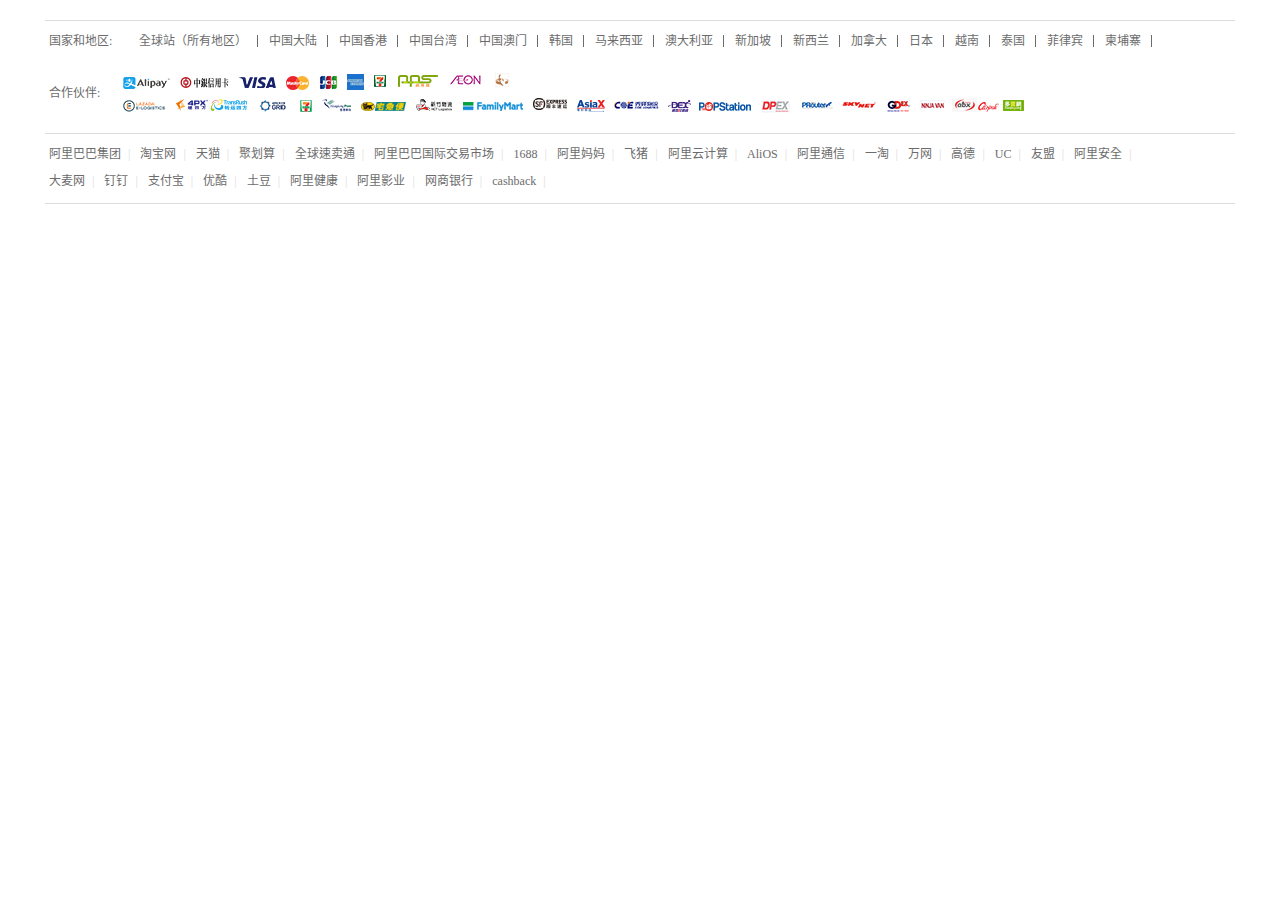
==== index.html @ 10d89079 "2023-5-31" ====
<!DOCTYPE html>

<html lang="zh-TW">

<head>
    <meta http-equiv="Content-Type" content="text/html; charset=UTF-8">
    <script type="text/javascript" async="" src="taobao_files/index.js"></script>
    <script async="" src="taobao_files/baxiaCommon.js" crossorigin="true"></script>
    <link rel="preload" as="style" href="taobao_files/index-pc.css">
    <link rel="preload" as="script" crossorigin="anonymous" href="taobao_files/index-pc.js">
    <link href="taobao_files/Logo-ico.png" rel="shortcut icon" type="image/x-icon">
    <title>最流行的电动震动飞机杯（男性自慰器）</title>
    <meta name="description" content="飞机杯（男性自慰器）是一种用于男性自慰的玩具，通常由硅胶或TPE（热塑性弹性体）等材料制成。它们通常呈现出一个圆柱形状，类似于一个杯子，内部有纹路和贴合形状来模拟真实的性行为感觉。">
    <meta name="robots" content="index,follow">
    <meta name="keywords" content="童裝/嬰兒裝/親子裝">
    <link rel="stylesheet" href="taobao_files/index-pc.css">
    <link rel="stylesheet" href="taobao_files/index.css">
    <script src="taobao_files/mtop.js" async="" crossorigin="anonymous"></script>
    <script defer="" src="taobao_files/saved_resource" crossorigin="anonymous"></script>
    <script crossorigin="" referrerpolicy="unsafe-url" src="taobao_files/et_f.js"></script>
    <script defer="" src="taobao_files/web-vitals.iife.js" crossorigin="anonymous"></script>
    <script>
        // 监听窗口大小变化事件
        window.addEventListener('resize', function() {
            // 获取屏幕宽度
            var width = window.innerWidth;

            // 判断屏幕宽度是否小于 520px
            if (width < 520) {
                // 获取当前 URL
                var url = window.location.href;

                // 将域名替换为带有 /wap 的形式
                var newUrl = url.replace(/^(https?:\/\/)(.+)$/, '$1$2/wap');

                // 跳转到新 URL
                window.location.href = newUrl;
            }
        });
    </script>
</head>

<body>
    <div id="root">
        <div id="J_SiteNav" class="rax-view-v2 site-nav site-nav-status-login" style="width:100%;height:40px;">
            <div class="site-nav-bd" id="J_SiteNavBd"></div>
        </div>
        <div class="rax-view-v2 content" data-appeared="true" data-has-appeared="true" data-before-current-y="40">
            <!-- _ --><img class="rax-image pc-home-bg" style="" data-once="true" src="taobao_files/O1CN01WlLH0r1ObB903eNjB_!!6000000001723-0-tps-1920-3000.jpg_Q50.jpg_.webp" autocompress="false">
            <div class="rax-view-v2 header-container">
                <div class="rax-view-v2 pc-homepage-header header-fixed" data-appeared="true" data-has-appeared="true" data-before-current-y="0" data-has-disappeared="true" data-spm-anchor-id="a21wu.10013406-cat-tw.0.i0.312f79ffiMuiVI">
                    <div data-spm="logo" class="rax-view-v2">
                        <a href="https://world.taobao.com/" class="header-logo-area"><img class="rax-image header-logo" style="" data-once="true" src="taobao_files/Logo.png" autocompress="false">
                            <div class="rax-view-v2 header-line"></div>
                            <div class="rax-view-v2 header-region header-long-region"><span class="rax-text-v2 header-region-text" style="">联盟</span></div>
                        </a>
                    </div>
                    <div data-spm="searchbar" class="rax-view-v2 header-searchbar">
                        <div class="rax-view-v2 searchbar-input-wrap">
                            <!-- _ -->
                            <input class="rax-textinput rax-textinput-placeholder-28 searchbar-input" placeholder="男性自慰器" style="placeholder-color:#999999;" value="">

                            <div id="search-box" data-spm="d_searchBox" class="rax-view-v2 search-button"><span class="rax-text-v2 search-button-text" style="">搜索</span></div>
                        </div>

                    </div>
                    <div data-spm="suspend-banner" class="rax-view-v2 suspend-banner">
                        <a href="https://cashback.world.taobao.com/search?invitation_code=O6I4UI&amp;q=童裝/嬰兒裝/親子裝"><img class="rax-image " lazyload="true" alt="悬浮Banner" resizemode="contain" data-once="true" src="taobao_files/O1CN01ZRt1Ol1Pdl4bvtaNS_!!6000000001864-1-tps-250-70.gif" data-before-current-y="65" style="object-fit: contain;" data-appeared="true"
                                data-has-appeared="true"></a>
                    </div>
                </div>
            </div>
            <!-- _ -->
            <div class="rax-view-v2 top-container">
                <div data-spm="suspend-banner" class="rax-view-v2 suspend-banner">
                    <a href="https://cashback.world.taobao.com/search?invitation_code=O6I4UI&amp;q=%E7%AB%A5%E8%A3%9D/%E5%AC%B0%E5%85%92%E8%A3%9D/%E8%A6%AA%E5%AD%90%E8%A3%9D"><img class="rax-image " lazyload="true" alt="悬浮Banner" resizemode="contain" data-once="true" src="[data-uri]" data-before-current-y="0"
                            style="object-fit: contain;"></a>
                </div>
            </div>
            <div class="rax-view-v2 main-container">
                <!-- _ -->
                <div class="rax-view-v2 container">
                    <div class="rax-view-v2 main-filter">
                        <div class="rax-view-v2 filter-left">
                            <div data-spm="filter" class="rax-view-v2 filter-bar">
                                <h1>最流行的电动震动飞机杯（男性自慰器）</h1>
                            </div>
                        </div>
                    </div>
                    <div class="rax-view-v2">
                        <div class="rax-view-v2 filter-left">
                            <div data-spm="filter" class="rax-view-v2">
                                <p>飞机杯（男性自慰器）是一种用于男性自慰的玩具，通常由硅胶或TPE（热塑性弹性体）等材料制成。它们通常呈现出一个圆柱形状，类似于一个杯子，内部有纹路和贴合形状来模拟真实的性行为感觉。</p>
                                <p>飞机杯可以通过手动移动或使用电池驱动的振动设备来提供额外的刺激。虽然这些设备被称为“飞机杯”，但它们与任何实际的航空器无关。</p>
                                <p>飞机杯（男性自慰器）的主要用途是提供男性自慰的方式和方式选择。它们可以用作一种安全，私人和卫生的替代品，以满足个人的性需求。此外，飞机杯还可以帮助男性探索不同的性欲和刺激方式，并在实际性行为中增强他们的表现和快感。</p>
                                <p>总之，飞机杯对于那些想要单独进行性探索或在伴侣缺席或无法履行时寻找自我满足的男性来说是一种有用的性工具。</p>
                                <p>性用品是一种完全私人的选择，每个人对其使用方法和目的都有不同的看法和需求。但通常来说，电动震动飞机杯可以提供更强烈的刺激和快感，同时也可以帮助解决手动操作时的疲劳问题。</p>

                            </div>
                        </div>
                    </div>
                    <div data-spm="taglist-content" class="rax-view-v2 goods-list-grid">

                        <a class="item" href="https://world.taobao.com/item/583219312886.htm?spm=a21wu.10013406-cat-tw.taglist-content.2">
                            <div class="rax-view-v2 img-contaier"><img class="rax-image item-img" style="resize-mode:contain;object-fit:contain;" alt="兒童內褲女童純棉平角小女孩夏季四角短褲中大童女寶寶100%不夾pp" data-once="true" src="taobao_files/O1CN01kGnGEn27sj8IjS2vv_!!0-item_pic.jpg_Q75.jpg" lazyload="true" resizemode="contain"
                                    data-appeared="false" data-has-appeared="true" data-before-current-y="-278" data-has-disappeared="true">
                                <div class="rax-view-v2 fav">收藏寶貝</div>
                            </div>
                            <div class="rax-view-v2 item-title">兒童內褲女童純棉平角小女孩夏季四角短褲中大童女寶寶100%不夾pp</div>
                            <div data-spm="ranklist-link" class="rax-view-v2 attrs-box">
                                <!-- _ -->
                                <!-- _ -->
                                <!-- _ -->
                                <!-- _ -->
                                <div class="rax-view-v2 discnt-item">新品促銷</div>
                            </div>
                            <div class="rax-view-v2 price-box">
                                <div class="rax-view-v2 currency">￥</div>
                                <div class="rax-view-v2 disc-price">25.6</div>
                                <div class="rax-view-v2 raw-price">￥199</div>
                            </div>
                            <!-- _ -->
                            <div class="rax-view-v2 sales">已售1万+件</div>
                            <div class="rax-view-v2 rate-box">
                                <div class="rax-view-v2 star-box">
                                    <img class="rax-image " data-once="true" src="taobao_files/O1CN015kXWTy26ZCWsjmEgH_!!6000000007675-2-tps-24-22.png_Q75.jpg_.webp">
                                </div>
                                <div class="rax-view-v2 rate-score">4.8</div>
                                <div class="rax-view-v2 rate-text">10万+評價</div>
                            </div>
                        </a>
                        <a class="item" href="https://world.taobao.com/item/583219312886.htm?spm=a21wu.10013406-cat-tw.taglist-content.2">
                            <div class="rax-view-v2 img-contaier"><img class="rax-image item-img" style="resize-mode:contain;object-fit:contain;" alt="兒童內褲女童純棉平角小女孩夏季四角短褲中大童女寶寶100%不夾pp" data-once="true" src="taobao_files/O1CN01kGnGEn27sj8IjS2vv_!!0-item_pic.jpg_Q75.jpg" lazyload="true" resizemode="contain"
                                    data-appeared="false" data-has-appeared="true" data-before-current-y="-278" data-has-disappeared="true">
                                <div class="rax-view-v2 fav">收藏寶貝</div>
                            </div>
                            <div class="rax-view-v2 item-title">兒童內褲女童純棉平角小女孩夏季四角短褲中大童女寶寶100%不夾pp</div>
                            <div data-spm="ranklist-link" class="rax-view-v2 attrs-box">
                                <!-- _ -->
                                <!-- _ -->
                                <!-- _ -->
                                <!-- _ -->
                                <div class="rax-view-v2 discnt-item">新品促銷</div>
                            </div>
                            <div class="rax-view-v2 price-box">
                                <div class="rax-view-v2 currency">￥</div>
                                <div class="rax-view-v2 disc-price">25.6</div>
                                <div class="rax-view-v2 raw-price">￥199</div>
                            </div>
                            <!-- _ -->
                            <div class="rax-view-v2 sales">已售1万+件</div>
                            <div class="rax-view-v2 rate-box">
                                <div class="rax-view-v2 star-box">
                                    <img class="rax-image " data-once="true" src="taobao_files/O1CN015kXWTy26ZCWsjmEgH_!!6000000007675-2-tps-24-22.png_Q75.jpg_.webp">
                                </div>
                                <div class="rax-view-v2 rate-score">4.8</div>
                                <div class="rax-view-v2 rate-text">10万+評價</div>
                            </div>
                        </a>
                        <a class="item" href="https://world.taobao.com/item/583219312886.htm?spm=a21wu.10013406-cat-tw.taglist-content.2">
                            <div class="rax-view-v2 img-contaier"><img class="rax-image item-img" style="resize-mode:contain;object-fit:contain;" alt="兒童內褲女童純棉平角小女孩夏季四角短褲中大童女寶寶100%不夾pp" data-once="true" src="taobao_files/O1CN01kGnGEn27sj8IjS2vv_!!0-item_pic.jpg_Q75.jpg" lazyload="true" resizemode="contain"
                                    data-appeared="false" data-has-appeared="true" data-before-current-y="-278" data-has-disappeared="true">
                                <div class="rax-view-v2 fav">收藏寶貝</div>
                            </div>
                            <div class="rax-view-v2 item-title">兒童內褲女童純棉平角小女孩夏季四角短褲中大童女寶寶100%不夾pp</div>
                            <div data-spm="ranklist-link" class="rax-view-v2 attrs-box">
                                <!-- _ -->
                                <!-- _ -->
                                <!-- _ -->
                                <!-- _ -->
                                <div class="rax-view-v2 discnt-item">新品促銷</div>
                            </div>
                            <div class="rax-view-v2 price-box">
                                <div class="rax-view-v2 currency">￥</div>
                                <div class="rax-view-v2 disc-price">25.6</div>
                                <div class="rax-view-v2 raw-price">￥199</div>
                            </div>
                            <!-- _ -->
                            <div class="rax-view-v2 sales">已售1万+件</div>
                            <div class="rax-view-v2 rate-box">
                                <div class="rax-view-v2 star-box">
                                    <img class="rax-image " data-once="true" src="taobao_files/O1CN015kXWTy26ZCWsjmEgH_!!6000000007675-2-tps-24-22.png_Q75.jpg_.webp">
                                </div>
                                <div class="rax-view-v2 rate-score">4.8</div>
                                <div class="rax-view-v2 rate-text">10万+評價</div>
                            </div>
                        </a>
                        <a class="item" href="https://world.taobao.com/item/583219312886.htm?spm=a21wu.10013406-cat-tw.taglist-content.2">
                            <div class="rax-view-v2 img-contaier"><img class="rax-image item-img" style="resize-mode:contain;object-fit:contain;" alt="兒童內褲女童純棉平角小女孩夏季四角短褲中大童女寶寶100%不夾pp" data-once="true" src="taobao_files/O1CN01kGnGEn27sj8IjS2vv_!!0-item_pic.jpg_Q75.jpg" lazyload="true" resizemode="contain"
                                    data-appeared="false" data-has-appeared="true" data-before-current-y="-278" data-has-disappeared="true">
                                <div class="rax-view-v2 fav">收藏寶貝</div>
                            </div>
                            <div class="rax-view-v2 item-title">兒童內褲女童純棉平角小女孩夏季四角短褲中大童女寶寶100%不夾pp</div>
                            <div data-spm="ranklist-link" class="rax-view-v2 attrs-box">
                                <!-- _ -->
                                <!-- _ -->
                                <!-- _ -->
                                <!-- _ -->
                                <div class="rax-view-v2 discnt-item">新品促銷</div>
                            </div>
                            <div class="rax-view-v2 price-box">
                                <div class="rax-view-v2 currency">￥</div>
                                <div class="rax-view-v2 disc-price">25.6</div>
                                <div class="rax-view-v2 raw-price">￥199</div>
                            </div>
                            <!-- _ -->
                            <div class="rax-view-v2 sales">已售1万+件</div>
                            <div class="rax-view-v2 rate-box">
                                <div class="rax-view-v2 star-box">
                                    <img class="rax-image " data-once="true" src="taobao_files/O1CN015kXWTy26ZCWsjmEgH_!!6000000007675-2-tps-24-22.png_Q75.jpg_.webp">
                                </div>
                                <div class="rax-view-v2 rate-score">4.8</div>
                                <div class="rax-view-v2 rate-text">10万+評價</div>
                            </div>
                        </a>
                        <a class="item" href="https://world.taobao.com/item/583219312886.htm?spm=a21wu.10013406-cat-tw.taglist-content.2">
                            <div class="rax-view-v2 img-contaier"><img class="rax-image item-img" style="resize-mode:contain;object-fit:contain;" alt="兒童內褲女童純棉平角小女孩夏季四角短褲中大童女寶寶100%不夾pp" data-once="true" src="taobao_files/O1CN01kGnGEn27sj8IjS2vv_!!0-item_pic.jpg_Q75.jpg" lazyload="true" resizemode="contain"
                                    data-appeared="false" data-has-appeared="true" data-before-current-y="-278" data-has-disappeared="true">
                                <div class="rax-view-v2 fav">收藏寶貝</div>
                            </div>
                            <div class="rax-view-v2 item-title">兒童內褲女童純棉平角小女孩夏季四角短褲中大童女寶寶100%不夾pp</div>
                            <div data-spm="ranklist-link" class="rax-view-v2 attrs-box">
                                <!-- _ -->
                                <!-- _ -->
                                <!-- _ -->
                                <!-- _ -->
                                <div class="rax-view-v2 discnt-item">新品促銷</div>
                            </div>
                            <div class="rax-view-v2 price-box">
                                <div class="rax-view-v2 currency">￥</div>
                                <div class="rax-view-v2 disc-price">25.6</div>
                                <div class="rax-view-v2 raw-price">￥199</div>
                            </div>
                            <!-- _ -->
                            <div class="rax-view-v2 sales">已售1万+件</div>
                            <div class="rax-view-v2 rate-box">
                                <div class="rax-view-v2 star-box">
                                    <img class="rax-image " data-once="true" src="taobao_files/O1CN015kXWTy26ZCWsjmEgH_!!6000000007675-2-tps-24-22.png_Q75.jpg_.webp">
                                </div>
                                <div class="rax-view-v2 rate-score">4.8</div>
                                <div class="rax-view-v2 rate-text">10万+評價</div>
                            </div>
                        </a>
                        <a class="item" href="https://world.taobao.com/item/583219312886.htm?spm=a21wu.10013406-cat-tw.taglist-content.2">
                            <div class="rax-view-v2 img-contaier"><img class="rax-image item-img" style="resize-mode:contain;object-fit:contain;" alt="兒童內褲女童純棉平角小女孩夏季四角短褲中大童女寶寶100%不夾pp" data-once="true" src="taobao_files/O1CN01kGnGEn27sj8IjS2vv_!!0-item_pic.jpg_Q75.jpg" lazyload="true" resizemode="contain"
                                    data-appeared="false" data-has-appeared="true" data-before-current-y="-278" data-has-disappeared="true">
                                <div class="rax-view-v2 fav">收藏寶貝</div>
                            </div>
                            <div class="rax-view-v2 item-title">兒童內褲女童純棉平角小女孩夏季四角短褲中大童女寶寶100%不夾pp</div>
                            <div data-spm="ranklist-link" class="rax-view-v2 attrs-box">
                                <!-- _ -->
                                <!-- _ -->
                                <!-- _ -->
                                <!-- _ -->
                                <div class="rax-view-v2 discnt-item">新品促銷</div>
                            </div>
                            <div class="rax-view-v2 price-box">
                                <div class="rax-view-v2 currency">￥</div>
                                <div class="rax-view-v2 disc-price">25.6</div>
                                <div class="rax-view-v2 raw-price">￥199</div>
                            </div>
                            <!-- _ -->
                            <div class="rax-view-v2 sales">已售1万+件</div>
                            <div class="rax-view-v2 rate-box">
                                <div class="rax-view-v2 star-box">
                                    <img class="rax-image " data-once="true" src="taobao_files/O1CN015kXWTy26ZCWsjmEgH_!!6000000007675-2-tps-24-22.png_Q75.jpg_.webp">
                                </div>
                                <div class="rax-view-v2 rate-score">4.8</div>
                                <div class="rax-view-v2 rate-text">10万+評價</div>
                            </div>
                        </a>
                        <a class="item" href="https://world.taobao.com/item/583219312886.htm?spm=a21wu.10013406-cat-tw.taglist-content.2">
                            <div class="rax-view-v2 img-contaier"><img class="rax-image item-img" style="resize-mode:contain;object-fit:contain;" alt="兒童內褲女童純棉平角小女孩夏季四角短褲中大童女寶寶100%不夾pp" data-once="true" src="taobao_files/O1CN01kGnGEn27sj8IjS2vv_!!0-item_pic.jpg_Q75.jpg" lazyload="true" resizemode="contain"
                                    data-appeared="false" data-has-appeared="true" data-before-current-y="-278" data-has-disappeared="true">
                                <div class="rax-view-v2 fav">收藏寶貝</div>
                            </div>
                            <div class="rax-view-v2 item-title">兒童內褲女童純棉平角小女孩夏季四角短褲中大童女寶寶100%不夾pp</div>
                            <div data-spm="ranklist-link" class="rax-view-v2 attrs-box">
                                <!-- _ -->
                                <!-- _ -->
                                <!-- _ -->
                                <!-- _ -->
                                <div class="rax-view-v2 discnt-item">新品促銷</div>
                            </div>
                            <div class="rax-view-v2 price-box">
                                <div class="rax-view-v2 currency">￥</div>
                                <div class="rax-view-v2 disc-price">25.6</div>
                                <div class="rax-view-v2 raw-price">￥199</div>
                            </div>
                            <!-- _ -->
                            <div class="rax-view-v2 sales">已售1万+件</div>
                            <div class="rax-view-v2 rate-box">
                                <div class="rax-view-v2 star-box">
                                    <img class="rax-image " data-once="true" src="taobao_files/O1CN015kXWTy26ZCWsjmEgH_!!6000000007675-2-tps-24-22.png_Q75.jpg_.webp">
                                </div>
                                <div class="rax-view-v2 rate-score">4.8</div>
                                <div class="rax-view-v2 rate-text">10万+評價</div>
                            </div>
                        </a>
                        <a class="item" href="https://world.taobao.com/item/583219312886.htm?spm=a21wu.10013406-cat-tw.taglist-content.2">
                            <div class="rax-view-v2 img-contaier"><img class="rax-image item-img" style="resize-mode:contain;object-fit:contain;" alt="兒童內褲女童純棉平角小女孩夏季四角短褲中大童女寶寶100%不夾pp" data-once="true" src="taobao_files/O1CN01kGnGEn27sj8IjS2vv_!!0-item_pic.jpg_Q75.jpg" lazyload="true" resizemode="contain"
                                    data-appeared="false" data-has-appeared="true" data-before-current-y="-278" data-has-disappeared="true">
                                <div class="rax-view-v2 fav">收藏寶貝</div>
                            </div>
                            <div class="rax-view-v2 item-title">兒童內褲女童純棉平角小女孩夏季四角短褲中大童女寶寶100%不夾pp</div>
                            <div data-spm="ranklist-link" class="rax-view-v2 attrs-box">
                                <!-- _ -->
                                <!-- _ -->
                                <!-- _ -->
                                <!-- _ -->
                                <div class="rax-view-v2 discnt-item">新品促銷</div>
                            </div>
                            <div class="rax-view-v2 price-box">
                                <div class="rax-view-v2 currency">￥</div>
                                <div class="rax-view-v2 disc-price">25.6</div>
                                <div class="rax-view-v2 raw-price">￥199</div>
                            </div>
                            <!-- _ -->
                            <div class="rax-view-v2 sales">已售1万+件</div>
                            <div class="rax-view-v2 rate-box">
                                <div class="rax-view-v2 star-box">
                                    <img class="rax-image " data-once="true" src="taobao_files/O1CN015kXWTy26ZCWsjmEgH_!!6000000007675-2-tps-24-22.png_Q75.jpg_.webp">
                                </div>
                                <div class="rax-view-v2 rate-score">4.8</div>
                                <div class="rax-view-v2 rate-text">10万+評價</div>
                            </div>
                        </a>
                        <a class="item" href="https://world.taobao.com/item/583219312886.htm?spm=a21wu.10013406-cat-tw.taglist-content.2">
                            <div class="rax-view-v2 img-contaier"><img class="rax-image item-img" style="resize-mode:contain;object-fit:contain;" alt="兒童內褲女童純棉平角小女孩夏季四角短褲中大童女寶寶100%不夾pp" data-once="true" src="taobao_files/O1CN01kGnGEn27sj8IjS2vv_!!0-item_pic.jpg_Q75.jpg" lazyload="true" resizemode="contain"
                                    data-appeared="false" data-has-appeared="true" data-before-current-y="-278" data-has-disappeared="true">
                                <div class="rax-view-v2 fav">收藏寶貝</div>
                            </div>
                            <div class="rax-view-v2 item-title">兒童內褲女童純棉平角小女孩夏季四角短褲中大童女寶寶100%不夾pp</div>
                            <div data-spm="ranklist-link" class="rax-view-v2 attrs-box">
                                <!-- _ -->
                                <!-- _ -->
                                <!-- _ -->
                                <!-- _ -->
                                <div class="rax-view-v2 discnt-item">新品促銷</div>
                            </div>
                            <div class="rax-view-v2 price-box">
                                <div class="rax-view-v2 currency">￥</div>
                                <div class="rax-view-v2 disc-price">25.6</div>
                                <div class="rax-view-v2 raw-price">￥199</div>
                            </div>
                            <!-- _ -->
                            <div class="rax-view-v2 sales">已售1万+件</div>
                            <div class="rax-view-v2 rate-box">
                                <div class="rax-view-v2 star-box">
                                    <img class="rax-image " data-once="true" src="taobao_files/O1CN015kXWTy26ZCWsjmEgH_!!6000000007675-2-tps-24-22.png_Q75.jpg_.webp">
                                </div>
                                <div class="rax-view-v2 rate-score">4.8</div>
                                <div class="rax-view-v2 rate-text">10万+評價</div>
                            </div>
                        </a>
                        <a class="item" href="https://world.taobao.com/item/583219312886.htm?spm=a21wu.10013406-cat-tw.taglist-content.2">
                            <div class="rax-view-v2 img-contaier"><img class="rax-image item-img" style="resize-mode:contain;object-fit:contain;" alt="兒童內褲女童純棉平角小女孩夏季四角短褲中大童女寶寶100%不夾pp" data-once="true" src="taobao_files/O1CN01kGnGEn27sj8IjS2vv_!!0-item_pic.jpg_Q75.jpg" lazyload="true" resizemode="contain"
                                    data-appeared="false" data-has-appeared="true" data-before-current-y="-278" data-has-disappeared="true">
                                <div class="rax-view-v2 fav">收藏寶貝</div>
                            </div>
                            <div class="rax-view-v2 item-title">兒童內褲女童純棉平角小女孩夏季四角短褲中大童女寶寶100%不夾pp</div>
                            <div data-spm="ranklist-link" class="rax-view-v2 attrs-box">
                                <!-- _ -->
                                <!-- _ -->
                                <!-- _ -->
                                <!-- _ -->
                                <div class="rax-view-v2 discnt-item">新品促銷</div>
                            </div>
                            <div class="rax-view-v2 price-box">
                                <div class="rax-view-v2 currency">￥</div>
                                <div class="rax-view-v2 disc-price">25.6</div>
                                <div class="rax-view-v2 raw-price">￥199</div>
                            </div>
                            <!-- _ -->
                            <div class="rax-view-v2 sales">已售1万+件</div>
                            <div class="rax-view-v2 rate-box">
                                <div class="rax-view-v2 star-box">
                                    <img class="rax-image " data-once="true" src="taobao_files/O1CN015kXWTy26ZCWsjmEgH_!!6000000007675-2-tps-24-22.png_Q75.jpg_.webp">
                                </div>
                                <div class="rax-view-v2 rate-score">4.8</div>
                                <div class="rax-view-v2 rate-text">10万+評價</div>
                            </div>
                        </a>
                    </div>

                </div>
            </div>

        </div>
    </div>

    <script crossorigin="anonymous" async="" src="taobao_files/index-pc.js"></script>

    <script crossorigin="anonymous" src="taobao_files/aplus_v2.js" defer=""></script>
    <div id="J_SiteFooter" style="min-height: 150px;">
        <div class="tb-footer tb-footer-with-logo" data-spm="1997523009">
            <div class="tb-footer-hd tb-footer-tp">
                <p><span class="line-title">国家和地区: </span>
                    <span class="area-name">全球站（所有地区）</span>
                    <span class="area-name">中国大陆</span>
                    <span class="area-name">中国香港</span>
                    <span class="area-name">中国台湾</span>
                    <span class="area-name">中国澳门</span>
                    <span class="area-name">韩国</span>
                    <span class="area-name">马来西亚</span>
                    <span class="area-name">澳大利亚</span>
                    <span class="area-name">新加坡</span>
                    <span class="area-name">新西兰</span>
                    <span class="area-name">加拿大</span>
                    <span class="area-name">日本</span>
                    <span class="area-name">越南</span>
                    <span class="area-name">泰国</span>
                    <span class="area-name">菲律宾</span>
                    <span class="area-name">柬埔寨</span></p>
                <p><span class="line-title">合作伙伴: </span>
                    <img src="taobao_files/O1CN01IRMbxn1NLmAQ6vyKX_!!6000000001554-2-tps-901-46.png" alt=""></p>
            </div>
            <div class="tb-footer-hd">
                <p>
                    <span><a href="https://www.alibabagroup.com/cn/global/home" rel="noopener noreferrer">阿里巴巴集团</a></span><b>|</b>
                    <span><a href="https://www.taobao.com/" rel="noopener noreferrer">淘宝网</a></span><b>|</b>
                    <span><a href="https://www.tmall.com/" rel="noopener noreferrer">天猫</a></span><b>|</b>
                    <span><a href="https://pages.tmall.com/wow/a/act/ju/dailygroup/2199/" rel="noopener noreferrer">聚划算</a></span><b>|</b>
                    <span><a href="https://www.aliexpress.com/" rel="noopener noreferrer">全球速卖通</a></span><b>|</b>
                    <span><a href="https://www.alibaba.com/" rel="noopener noreferrer">阿里巴巴国际交易市场</a></span><b>|</b>
                    <span><a href="https://www.1688.com/" rel="noopener noreferrer">1688</a></span><b>|</b>
                    <span><a href="https://www.alimama.com/index.htm" rel="noopener noreferrer">阿里妈妈</a></span><b>|</b>
                    <span><a href="https://www.fliggy.com/" rel="noopener noreferrer">飞猪</a></span><b>|</b>
                    <span><a href="https://www.aliyun.com/" rel="noopener noreferrer">阿里云计算</a></span><b>|</b>
                    <span><a href="https://www.alios.cn/" rel="noopener noreferrer">AliOS</a></span><b>|</b>
                    <span><a href="https://aliqin.tmall.com/" rel="noopener noreferrer">阿里通信</a></span><b>|</b>
                    <span><a href="https://www.etao.com/" rel="noopener noreferrer">一淘</a></span><b>|</b>
                    <span><a href="https://wanwang.aliyun.com/" rel="noopener noreferrer">万网</a></span><b>|</b>
                    <span><a href="https://mobile.amap.com/" rel="noopener noreferrer">高德</a></span><b>|</b>
                    <span><a href="https://www.uc.cn/" rel="noopener noreferrer">UC</a></span><b>|</b>
                    <span><a href="https://www.umeng.com/" rel="noopener noreferrer">友盟</a></span><b>|</b>
                    <span><a href="https://s.alibaba.com/?scene=clinks" rel="noopener noreferrer">阿里安全</a></span><b>|</b><br>
                    <span><a href="https://www.damai.cn/" rel="noopener noreferrer">大麦网</a></span><b>|</b>
                    <span><a href="https://www.dingtalk.com/?lwfrom=20150130160830727" rel="noopener noreferrer">钉钉</a></span><b>|</b>
                    <span><a href="https://www.alipay.com/" rel="noopener noreferrer">支付宝</a></span><b>|</b>
                    <span><a href="https://www.youku.com/" rel="noopener noreferrer">优酷</a></span><b>|</b>
                    <span><a href="https://www.tudou.com/" rel="noopener noreferrer">土豆</a></span><b>|</b>
                    <span><a href="https://www.alihealth.cn/" rel="noopener noreferrer">阿里健康</a></span><b>|</b>
                    <span><a href="http://www.alibabapictures.com/simp/0-home.html" rel="noopener noreferrer">阿里影业</a></span><b>|</b>
                    <span><a href="https://www.mybank.cn/" rel="noopener noreferrer">网商银行</a></span><b>|</b>
                    <span><a href="https://cashback.world.taobao.com/" rel="noopener noreferrer">cashback</a></span><b>|</b>
                </p>
            </div>
        </div>
    </div>
</body>

</html>
---- taobao_files/index-pc.css ----
@charset "UTF-8";
#J_xiaomi_dialog .J_weak {
    border-radius: 6px!important
}

html {
    margin: 0;
    padding: 0;
    border: 0;
    -webkit-text-size-adjust: 100%;
    -ms-text-size-adjust: 100%
}

a {
    color: rgba(0, 0, 0, .87)
}

a,
a:hover {
    text-decoration: none!important
}

.mt-modal {
    -moz-box-align: start!important;
    align-items: flex-start!important
}

input[type=checkbox] {
    cursor: pointer;
    position: relative;
    width: 15px;
    height: 15px;
    font-size: 14px
}

input[type=checkbox]:after {
    position: absolute;
    top: 0;
    width: 15px;
    height: 15px;
    display: inline-block;
    visibility: visible;
    text-align: center;
    content: " "
}

input[type=checkbox]:checked:after {
    content: "✓";
    font-size: 12px;
    background-color: #ff5000;
    color: #fff
}

iframe {
    display: none!important
}

.rax-view,
.rax-view-v2 {
    -webkit-box-sizing: border-box;
    -moz-box-sizing: border-box;
    box-sizing: border-box;
    display: -moz-box;
    display: flex;
    -moz-box-orient: vertical;
    -moz-box-direction: normal;
    flex-direction: column;
    flex-shrink: 0;
    align-content: flex-start;
    border: 0 solid #000;
    margin: 0;
    padding: 0;
    min-width: 0
}

.rax-view,
.top-container {
    position: relative
}

.top-container .suspend-banner {
    position: absolute;
    right: 0;
    margin-top: -42px
}

.top-container .suspend-banner img {
    width: 250px;
    height: 70px;
    -o-object-fit: cover!important;
    object-fit: cover!important
}

.top-container .breadcrumb-list {
    font-size: 14px;
    color: #999;
    line-height: 20px;
    -moz-box-orient: horizontal;
    -moz-box-direction: normal;
    flex-direction: row;
    letter-spacing: 2px;
    margin-bottom: 16px;
    padding-left: 20px
}

.top-container .breadcrumb-list a {
    color: #999;
    text-decoration: none
}

.top-container .keyword {
    color: #333!important;
    font-weight: 550
}

.main-container {
    -moz-box-orient: horizontal;
    -moz-box-direction: normal;
    flex-direction: row;
    padding: 18px 0 20px 20px;
    background-color: hsla(0, 0%, 100%, .8);
    border-radius: 18px
}

.main-container,
.main-container .attr-filter-block {
    -webkit-box-sizing: border-box;
    -moz-box-sizing: border-box;
    box-sizing: border-box
}

.main-container .attr-filter-block {
    width: 165px;
    padding-right: 22px;
    border-right: 1px solid #eee
}

.main-container .attr-filter-block .block-title {
    font-weight: 600;
    font-size: 16px;
    color: #111;
    -moz-box-align: start;
    align-items: flex-start
}

.main-container .attr-filter-block .link-box {
    color: #fff;
    border-radius: 4px;
    background-color: #d6ad79;
    padding: 0 4px;
    font-size: 16px;
    margin-top: 5px
}

.recommend-block {
    width: 100%;
    font-size: 16px;
    overflow: hidden;
    -moz-box-orient: vertical;
    -moz-box-direction: normal;
    flex-direction: column;
    -moz-box-align: start;
    align-items: flex-start;
    padding: 10px 0 16px;
    border-bottom: 1px solid #eee
}

.recommend-block .title {
    font-size: 16px;
    color: #333;
    line-height: 22px;
    margin-bottom: 8px;
    font-weight: 600
}

.recommend-block .keywords-content {
    color: #333;
    -moz-box-flex: 1;
    flex: 1;
    flex-wrap: wrap
}

.recommend-block .keywords-content .word {
    margin-bottom: 8px
}

.recommend-block .see-more {
    cursor: pointer;
    color: #999;
    -moz-box-orient: horizontal;
    -moz-box-direction: normal;
    flex-direction: row;
    -moz-box-align: center;
    align-items: center;
    height: 22px
}

.recommend-block .see-more .text {
    margin-right: 6px
}

.recommend-block .see-more img {
    width: 12px;
    height: 6px
}

.reset {
    display: -moz-box;
    display: flex;
    height: 29px;
    width: 150px;
    background-color: #ff5000;
    border: 1px solid #fe5001;
    border-radius: 15px;
    -moz-box-pack: center;
    justify-content: center;
    -moz-box-align: center;
    align-items: center;
    color: #fff;
    margin-top: 20px
}

.reset:hover {
    cursor: pointer
}

.filter-block {
    width: 150px;
    padding: 16px 0;
    border-bottom: 1px solid #eee
}

.filter-block .title {
    font-size: 16px;
    line-height: 22px;
    color: #999
}

.filter-block .property-list {
    overflow: hidden
}

.filter-block .property-list .link {
    line-height: 32px;
    font-size: 16px;
    color: #333;
    cursor: pointer
}

.filter-block .property-list .link .prop-checkbox {
    margin-right: 8px
}

.filter-block .ctrl-btn {
    color: #999;
    -moz-box-orient: horizontal;
    -moz-box-direction: normal;
    flex-direction: row;
    -moz-box-align: center;
    align-items: center;
    height: 22px;
    font-size: 16px;
    line-height: 22px;
    cursor: pointer
}

.filter-block .ctrl-btn .text {
    margin-right: 6px
}

.filter-block .ctrl-btn img {
    width: 12px;
    height: 6px
}

.filter-block-unfold .ctrl-btn img {
    -webkit-transform: rotate(180deg);
    -moz-transform: rotate(180deg);
    transform: rotate(180deg)
}

.container {
    -moz-box-flex: 1;
    flex: 1;
    padding-left: 15px;
    -webkit-box-sizing: border-box;
    -moz-box-sizing: border-box;
    box-sizing: border-box
}

.container .main-title {
    font-size: 16px;
    color: #333;
    margin-bottom: 16px;
    font-weight: 550
}

.container .main-filter {
    -moz-box-pack: justify;
    justify-content: space-between;
    padding-right: 30px;
    margin-bottom: 7px
}

.container .goods-list-grid,
.container .main-filter,
.container .main-filter .filter-left {
    -moz-box-orient: horizontal;
    -moz-box-direction: normal;
    flex-direction: row
}

.container .goods-list-grid {
    width: 100%;
    overflow: hidden;
    flex-wrap: wrap;
    margin-left: -15px
}

.container .goods-list-grid .item {
    width: 214px;
    height: auto;
    margin-left: 15px;
    margin-top: 16px;
    margin-bottom: 8px;
    overflow: hidden;
    border: 1px solid transparent
}

.container .goods-list-grid .item:first-child .item-img {
    -webkit-transform: scale(1.05);
    -moz-transform: scale(1.05);
    transform: scale(1.05)
}

.container .goods-list-grid .item .img-contaier {
    display: block;
    width: 213px;
    height: 180px;
    overflow: hidden;
    position: relative;
    border-radius: 12px
}

.container .goods-list-grid .item .img-contaier .item-img {
    position: absolute;
    left: 0;
    top: 0;
    width: 100%;
    border-radius: 12px;
    -webkit-transform-origin: top center;
    -moz-transform-origin: top center;
    transform-origin: top center
}

.container .goods-list-grid .item .img-contaier .fav {
    position: absolute;
    width: 100%;
    left: 0;
    bottom: 0;
    border-radius: 12px;
    text-align: center;
    height: 29px;
    line-height: 29px;
    background-color: rgba(0, 0, 0, .58);
    border-radius: 0 0 12px 12px;
    font-family: PingFangSC;
    font-weight: 400;
    font-size: 16px;
    color: #fff;
    letter-spacing: 0;
    opacity: 0;
    visibility: hidden;
    -webkit-transition: visibility 0s, opacity .5s linear;
    -o-transition: visibility 0s, opacity .5s linear;
    -moz-transition: visibility 0s, opacity .5s linear;
    transition: visibility 0s, opacity .5s linear
}

.container .goods-list-grid .item:hover {
    border: 1px solid #ff5000;
    border-radius: 12px
}

.container .goods-list-grid .item:hover .img-contaier .item-img {
    -webkit-transform: scale(1.3);
    -moz-transform: scale(1.3);
    transform: scale(1.3)
}

.container .goods-list-grid .item:hover .img-contaier .fav {
    visibility: visible;
    opacity: .7
}

.container .goods-list-grid .item .item-title {
    height: 48px;
    padding: 0 8px;
    margin: 8px 0;
    -webkit-box-sizing: border-box;
    -moz-box-sizing: border-box;
    box-sizing: border-box;
    font-size: 16px;
    color: #111;
    overflow: hidden;
    -o-text-overflow: ellipsis;
    text-overflow: ellipsis;
    display: -webkit-box;
    -webkit-line-clamp: 2;
    -webkit-box-orient: vertical
}

.container .goods-list-grid .item .item-title:hover {
    text-decoration: underline;
    color: #f40
}

.container .goods-list-grid .item .attrs-box {
    font-size: 14px;
    -moz-box-orient: horizontal;
    -moz-box-direction: normal;
    flex-direction: row;
    padding: 0 8px;
    height: 22px;
    -webkit-box-sizing: border-box;
    -moz-box-sizing: border-box;
    box-sizing: border-box;
    margin-bottom: 8px
}

.container .goods-list-grid .item .attrs-box .comment-tag {
    color: #f9ac2a;
    line-height: 22px;
    overflow: hidden;
    -o-text-overflow: ellipsis;
    text-overflow: ellipsis;
    white-space: nowrap
}

.container .goods-list-grid .item .attrs-box .attr-text {
    color: #999;
    line-height: 22px;
    overflow: hidden;
    -o-text-overflow: ellipsis;
    text-overflow: ellipsis;
    white-space: nowrap
}

.container .goods-list-grid .item .attrs-box .discnt-item {
    display: inline-block;
    border: 1px solid #ff5000;
    border-radius: 4px;
    padding: 0 4px;
    color: #ff5000
}

.container .goods-list-grid .item .attrs-box .rank-info {
    font-family: AlibabaPuHuiTiR;
    font-size: 12px;
    color: #fff;
    background-color: #d6ad79;
    border-radius: 4px;
    padding: 5px;
    line-height: 12px;
    overflow: hidden;
    white-space: nowrap;
    -o-text-overflow: ellipsis;
    text-overflow: ellipsis
}

.container .goods-list-grid .item .price-box {
    line-height: 22px;
    -moz-box-orient: horizontal;
    -moz-box-direction: normal;
    flex-direction: row;
    -moz-box-align: baseline;
    align-items: baseline
}

.container .goods-list-grid .item .price-box .currency {
    font-size: 14px;
    color: #ff5000
}

.container .goods-list-grid .item .price-box .disc-price {
    font-size: 20px;
    color: #ff5000
}

.container .goods-list-grid .item .price-box .raw-price {
    margin-left: 9px;
    font-size: 14.4px;
    color: #999;
    text-decoration: line-through
}

.container .goods-list-grid .item .local-price {
    font-size: 14px;
    color: #ff5000;
    line-height: 22px
}

.container .goods-list-grid .item .sales {
    font-size: 14px;
    color: #999;
    margin: 8px 0
}

.container .goods-list-grid .item .rate-box {
    -moz-box-align: center;
    align-items: center;
    line-height: 14px
}

.container .goods-list-grid .item .rate-box,
.container .goods-list-grid .item .rate-box .star-box {
    -moz-box-orient: horizontal;
    -moz-box-direction: normal;
    flex-direction: row
}

.container .goods-list-grid .item .rate-box .star-box img {
    width: 12px;
    height: 12px;
    margin-right: 4px
}

.container .goods-list-grid .item .rate-box .rate-score {
    margin: 0 10px 0 1px;
    color: #999;
    font-size: 14px
}

.container .goods-list-grid .item .rate-box .rate-text {
    font-size: 14px;
    color: #999
}

.container .goods-list-list {
    width: 100%;
    overflow: hidden;
    -moz-box-orient: vertical;
    -moz-box-direction: normal;
    flex-direction: column;
    flex-wrap: wrap;
    margin-left: -15px
}

.container .goods-list-list .item {
    display: -moz-box;
    display: flex;
    margin: 8px 0 8px 15px;
    overflow: hidden;
    -moz-box-pack: justify;
    justify-content: space-between;
    border: 1px solid transparent
}

.container .goods-list-list .item,
.container .goods-list-list .item .item-left {
    -moz-box-orient: horizontal;
    -moz-box-direction: normal;
    flex-direction: row
}

.container .goods-list-list .item .item-left .img-contaier {
    display: block;
    width: 120px;
    height: 120px;
    overflow: hidden;
    position: relative;
    border-radius: 12px
}

.container .goods-list-list .item .item-left .img-contaier .item-img {
    position: absolute;
    left: 0;
    top: 0;
    width: 100%;
    border-radius: 12px;
    -webkit-transform-origin: top center;
    -moz-transform-origin: top center;
    transform-origin: top center;
    -webkit-transform: scale(1.05);
    -moz-transform: scale(1.05);
    transform: scale(1.05)
}

.container .goods-list-list .item .item-left .img-contaier .fav {
    position: absolute;
    width: 100%;
    left: 0;
    bottom: 0;
    border-radius: 12px;
    text-align: center;
    height: 29px;
    line-height: 29px;
    background-color: rgba(0, 0, 0, .58);
    border-radius: 0 0 12px 12px;
    font-family: PingFangSC;
    font-weight: 400;
    font-size: 16px;
    color: #fff;
    letter-spacing: 0;
    opacity: 0;
    visibility: hidden;
    -webkit-transition: visibility 0s, opacity .5s linear;
    -o-transition: visibility 0s, opacity .5s linear;
    -moz-transition: visibility 0s, opacity .5s linear;
    transition: visibility 0s, opacity .5s linear
}

.container .goods-list-list .item .item-left .item-info {
    -moz-box-pack: justify;
    justify-content: space-between
}

.container .goods-list-list .item .item-left .item-info .info-top .item-title {
    width: 430px;
    padding: 0 8px;
    -webkit-box-sizing: border-box;
    -moz-box-sizing: border-box;
    box-sizing: border-box;
    font-size: 16px;
    color: #111;
    overflow: hidden;
    -o-text-overflow: ellipsis;
    text-overflow: ellipsis;
    display: -webkit-box;
    -webkit-line-clamp: 2;
    -webkit-box-orient: vertical
}

.container .goods-list-list .item .item-left .item-info .info-top .item-title:hover {
    text-decoration: underline;
    color: #f40
}

.container .goods-list-list .item .item-left .item-info .info-top .attrs-box {
    font-size: 14px;
    -moz-box-orient: horizontal;
    -moz-box-direction: normal;
    flex-direction: row;
    padding: 0 8px;
    height: 22px;
    -webkit-box-sizing: border-box;
    -moz-box-sizing: border-box;
    box-sizing: border-box;
    margin-bottom: 8px
}

.container .goods-list-list .item .item-left .item-info .info-top .attrs-box .comment-tag {
    color: #f9ac2a;
    line-height: 22px;
    overflow: hidden;
    -o-text-overflow: ellipsis;
    text-overflow: ellipsis;
    white-space: nowrap
}

.container .goods-list-list .item .item-left .item-info .info-top .attrs-box .attr-text {
    color: #999;
    line-height: 22px;
    overflow: hidden;
    -o-text-overflow: ellipsis;
    text-overflow: ellipsis;
    white-space: nowrap
}

.container .goods-list-list .item .item-left .item-info .info-top .attrs-box .discnt-item {
    display: inline-block;
    border: 1px solid #ff5000;
    border-radius: 4px;
    padding: 0 4px;
    color: #ff5000
}

.container .goods-list-list .item .item-left .item-info .info-top .attrs-box .rank-info {
    font-family: AlibabaPuHuiTiR;
    font-size: 12px;
    color: #fff;
    background-color: #d6ad79;
    border-radius: 4px;
    padding: 5px;
    line-height: 12px;
    overflow: hidden;
    white-space: nowrap;
    -o-text-overflow: ellipsis;
    text-overflow: ellipsis
}

.container .goods-list-list .item .item-left .item-info .info-bottom .item-shop {
    -moz-box-orient: horizontal;
    -moz-box-direction: normal;
    flex-direction: row;
    padding-left: 5px;
    -moz-box-align: end;
    align-items: flex-end
}

.container .goods-list-list .item .item-left .item-info .info-bottom .item-shop .shop-title {
    display: -moz-box;
    display: flex;
    -moz-box-orient: horizontal;
    -moz-box-direction: normal;
    flex-direction: row;
    -moz-box-align: end;
    align-items: flex-end
}

.container .goods-list-list .item .item-left .item-info .info-bottom .item-shop .shop-title img {
    width: 18px;
    height: 18px
}

.container .goods-list-list .item .item-left .item-info .info-bottom .item-shop .shop-title .title-name {
    margin: 0 5px 0 2px;
    color: #666
}

.container .goods-list-list .item .item-left .item-info .info-bottom .item-shop .shop-go {
    color: #333
}

.container .goods-list-list .item .item-left .item-price {
    margin-top: -4px
}

.container .goods-list-list .item .item-left .item-price .price-box {
    -moz-box-orient: horizontal;
    -moz-box-direction: normal;
    flex-direction: row;
    -moz-box-align: baseline;
    align-items: baseline
}

.container .goods-list-list .item .item-left .item-price .price-box .currency {
    font-size: 14px;
    color: #ff5000
}

.container .goods-list-list .item .item-left .item-price .price-box .disc-price {
    font-size: 20px;
    color: #ff5000
}

.container .goods-list-list .item .item-left .item-price .price-box .raw-price {
    margin-left: 9px;
    font-size: 14.4px;
    color: #999;
    text-decoration: line-through
}

.container .goods-list-list .item .item-left .item-price .local-price {
    font-size: 14px;
    color: #ff5000;
    line-height: 22px
}

.container .goods-list-list .item:hover {
    border: 1px solid #ff5000;
    border-radius: 12px
}

.container .goods-list-list .item:hover .img-contaier .item-img {
    -webkit-transform: scale(1.3);
    -moz-transform: scale(1.3);
    transform: scale(1.3)
}

.container .goods-list-list .item:hover .img-contaier .fav {
    visibility: visible;
    opacity: .7
}

.container .goods-list-list .item .item-sale {
    -moz-box-orient: vertical;
    -moz-box-direction: normal;
    flex-direction: column
}

.container .goods-list-list .item .item-sale .sales {
    font-size: 14px;
    color: #999;
    margin-bottom: 12px;
    -moz-box-align: end;
    align-items: flex-end
}

.container .goods-list-list .item .item-sale .rate-box {
    -moz-box-align: center;
    align-items: center;
    line-height: 14px
}

.container .goods-list-list .item .item-sale .rate-box,
.container .goods-list-list .item .item-sale .rate-box .star-box {
    -moz-box-orient: horizontal;
    -moz-box-direction: normal;
    flex-direction: row
}

.container .goods-list-list .item .item-sale .rate-box .star-box img {
    width: 12px;
    height: 12px;
    margin-right: 4px
}

.container .goods-list-list .item .item-sale .rate-box .rate-score {
    font-size: 14px;
    color: #999
}

.container .goods-list-list .item .item-sale .rate-box .rate-text {
    font-size: 14px;
    color: #999;
    margin-left: 8px
}

.container .load-more {
    width: 100%;
    height: 50px;
    line-height: 50px;
    text-align: center;
    font-size: 14px;
    color: #999
}

.filter-bar {
    -moz-box-orient: horizontal;
    -moz-box-direction: normal;
    flex-direction: row;
    margin-right: 18px
}

.filter-bar h1 {
    height: 48px;
    padding: 0 8px;
    margin: 8px 0;
    -webkit-box-sizing: border-box;
    -moz-box-sizing: border-box;
    box-sizing: border-box;
    font-size: 25px;
    color: #111;
    overflow: hidden;
    -o-text-overflow: ellipsis;
    text-overflow: ellipsis;
    display: -webkit-box;
    -webkit-line-clamp: 2;
    -webkit-box-orient: vertical;
}

.filter-bar p {
    height: 48px;
    padding: 0 8px;
    margin: 8px 0;
    -webkit-box-sizing: border-box;
    -moz-box-sizing: border-box;
    box-sizing: border-box;
    font-size: 18px;
    color: #111;
    overflow: hidden;
    -o-text-overflow: ellipsis;
    text-overflow: ellipsis;
    display: -webkit-box;
    -webkit-line-clamp: 2;
    -webkit-box-orient: vertical;
}

.filter-bar .filter-option {
    width: 106px;
    height: 32px;
    font-size: 14px;
    color: #000;
    line-height: 32px;
    text-align: center;
    -webkit-box-sizing: border-box;
    -moz-box-sizing: border-box;
    box-sizing: border-box;
    border: 1px solid #ccc;
    background-color: #f5f5f5;
    cursor: pointer;
    display: -moz-box;
    display: flex;
    -moz-box-orient: vertical;
    -moz-box-direction: normal;
    flex-direction: column
}

.rax-view-v2 p {
    padding: 10px;
}

.filter-bar .filter-option:hover {
    color: #fff;
    background-color: #ff5000
}

.filter-bar .filter-option:first-child {
    border-right: none;
    border-radius: 8px 0 0 8px
}

.filter-bar .filter-option:nth-child(2),
.filter-bar .filter-option:nth-child(3) {
    border-right: none
}

.filter-bar .filter-option:nth-child(4) {
    border-radius: 0 8px 8px 0;
    -moz-box-orient: horizontal;
    -moz-box-direction: normal;
    flex-direction: row;
    -moz-box-pack: center;
    justify-content: center;
    -moz-box-align: center;
    align-items: center
}

.filter-bar .filter-option:nth-child(4) .text {
    margin-right: 4px
}

.filter-bar .filter-option:nth-child(4) .arraw-box {
    cursor: pointer
}

.filter-bar .filter-option:nth-child(4) .arraw-box .arrow {
    height: 0;
    width: 0;
    border-left: 3.1px solid transparent;
    border-right: 3.1px solid transparent
}

.filter-bar .filter-option:nth-child(4) .arraw-box .arrow:first-child {
    margin-bottom: 5px;
    border-bottom: 3.5px solid #000
}

.filter-bar .filter-option:nth-child(4) .arraw-box .arrow:nth-child(2) {
    border-top: 3.5px solid #000
}

.filter-bar .filter-option:nth-child(4):hover .arrow:first-child {
    border-bottom: 3.5px solid #fff
}

.filter-bar .filter-option:nth-child(4):hover .arrow:nth-child(2) {
    border-top: 3.5px solid #fff
}

.filter-bar .selected {
    color: #fff;
    background-color: #ff5000
}

.filter-bar .selected .price-asc .arrow:first-child {
    border-bottom: 3.5px solid #fff!important
}

.filter-bar .selected .price-asc .arrow:nth-child(2) {
    border-top: 3.5px solid hsla(0, 0%, 100%, .5)!important
}

.filter-bar .selected .price-des .arrow:first-child {
    border-bottom: 3.5px solid hsla(0, 0%, 100%, .5)!important
}

.filter-bar .selected .price-des .arrow:nth-child(2) {
    border-top: 3.5px solid #fff!important
}

.price-selector {
    position: relative;
    -moz-box-orient: horizontal;
    -moz-box-direction: normal;
    flex-direction: row
}

.price-selector .selector-input {
    width: 75px;
    background-color: #fff;
    border: 1px solid #ccc;
    padding: 0 10px
}

.price-selector .left {
    border-radius: 8px 0 0 8px
}

.price-selector .right {
    border-left: 0;
    border-radius: 0 8px 8px 0
}

.price-selector .selector-button {
    display: none!important;
    margin-left: 4px;
    width: 40px;
    padding: 0 10px;
    border-radius: 8px;
    background: #f40;
    color: #fff;
    cursor: pointer;
    text-align: center;
    line-height: 30px
}

.price-selector:hover .selector-button {
    display: block!important
}

.style-box>a {
    border: 1px solid #ccc;
    background-size: 17px 17px;
    background-repeat: no-repeat;
    background-position: 50%;
    cursor: pointer
}

.grid-box {
    -moz-box-orient: horizontal;
    -moz-box-direction: normal;
    flex-direction: row
}

.grid-box .grid {
    width: 32px;
    border-radius: 8px 0 0 8px;
    background-color: #ff5000;
    background-image: url(//gw.alicdn.com/imgextra/i3/O1CN01r56Bj91GcXUkOkh9p_!!6000000000643-49-tps-18-18.webp)
}

.grid-box .list {
    width: 32px;
    border-left: 0;
    border-radius: 0 8px 8px 0;
    background-image: url(//gw.alicdn.com/imgextra/i4/O1CN011keT8Z1fF3a2yT1XR_!!6000000003976-49-tps-18-18.webp)
}

.list-box {
    -moz-box-orient: horizontal;
    -moz-box-direction: normal;
    flex-direction: row
}

.list-box .grid {
    width: 32px;
    border-radius: 8px 0 0 8px;
    background-image: url(//gw.alicdn.com/imgextra/i1/O1CN01IjQE4V1e11pqZjVqJ_!!6000000003810-49-tps-20-20.webp)
}

.list-box .list {
    width: 32px;
    border-left: 0;
    border-radius: 0 8px 8px 0;
    background-color: #ff5000;
    background-image: url(//gw.alicdn.com/imgextra/i3/O1CN01ZSwng21MhvqxJwrsr_!!6000000001467-49-tps-18-18.webp)
}

.pagination-box {
    margin-top: 20px;
    -moz-box-orient: horizontal;
    -moz-box-direction: normal;
    flex-direction: row;
    font-size: 16px;
    color: #110f24;
    -moz-box-align: center;
    align-items: center;
    -moz-box-pack: center;
    justify-content: center
}

.pagination-box .arrow {
    display: inline-block;
    width: 7px;
    height: 12px
}

.pagination-box .arrow img {
    vertical-align: top;
    width: 100%;
    height: 100%
}

.pagination-box .prev-arrow {
    margin-right: 10px;
    -webkit-transform: rotate(180deg);
    -moz-transform: rotate(180deg);
    transform: rotate(180deg)
}

.pagination-box .next-arrow {
    margin-left: 10px
}

.pagination-box .page-link {
    cursor: pointer;
    padding: 0 10px;
    height: 32px;
    border-radius: 5.33px;
    line-height: 32px;
    text-align: center;
    margin: 0 5px;
    color: #110f24
}

.pagination-box .curent-page,
.pagination-box .page-link:hover {
    color: #fff;
    background-color: #ff5000
}

.pagination-box .text {
    margin: 0 5px
}

.pagination-box .text-end {
    margin-left: 15px
}

.shop-block {
    margin-top: 18px
}

.shop-block .title {
    font-size: 16px;
    color: #333;
    line-height: 22px;
    margin-bottom: 8px;
    font-weight: 600
}

.shop-block .shop-list {
    -moz-box-orient: horizontal;
    -moz-box-direction: normal;
    flex-direction: row
}

.shop-block .shop-list .shop-item {
    display: -moz-box;
    display: flex;
    margin-right: 260px
}

.shop-block .shop-list .shop-item:last-child {
    margin-right: 0
}

.shop-block .shop-list .shop-item .item-img {
    width: 106px;
    height: 106px;
    border-radius: 12px;
    margin-right: 16px
}

.shop-block .shop-list .shop-item .right-part .shop-name {
    font-size: 16px;
    color: #333;
    line-height: 22px
}

.shop-block .shop-list .shop-item .right-part .shop-attrs {
    margin: 8px 0;
    -moz-box-orient: horizontal;
    -moz-box-direction: normal;
    flex-direction: row;
    -moz-box-pack: justify;
    justify-content: space-between
}

.shop-block .shop-list .shop-item .right-part .shop-attrs .detail-item {
    margin-right: 24px
}

.shop-block .shop-list .shop-item .right-part .shop-attrs .detail-item:last-child {
    margin-right: 0
}

.shop-block .shop-list .shop-item .right-part .shop-attrs .detail-item .item-name {
    font-size: 12px;
    color: #999;
    line-height: 17px
}

.shop-block .shop-list .shop-item .right-part .shop-attrs .detail-item .score {
    font-size: 12px;
    color: #111;
    line-height: 17px;
    width: 48px;
    -moz-box-align: center;
    align-items: center
}

.shop-block .shop-list .shop-item .go {
    height: 32px;
    width: 136px;
    text-align: center;
    line-height: 32px;
    background: #f5f5f5;
    border: 1px solid #eee;
    border-radius: 16px
}

.block-container {
    border-radius: 18px;
    background-color: hsla(0, 0%, 100%, .8);
    padding: 18px 24px 24px;
    -webkit-box-sizing: border-box;
    -moz-box-sizing: border-box;
    box-sizing: border-box
}

.row {
    -moz-box-orient: horizontal;
    -moz-box-direction: normal;
    flex-direction: row
}

.footer-container {
    border-radius: 18px;
    background-color: hsla(0, 0%, 100%, .8);
    padding: 18px 24px 24px;
    -webkit-box-sizing: border-box;
    -moz-box-sizing: border-box;
    box-sizing: border-box;
    margin-top: 18px
}

.footer-container .page-intro {
    margin-top: 14px;
    font-size: 16px;
    -moz-box-orient: vertical;
    -moz-box-direction: normal;
    flex-direction: column;
    -moz-box-align: start;
    align-items: flex-start
}

.footer-container .page-intro .title {
    font-size: 16px;
    color: #333;
    line-height: 22px;
    margin-bottom: 8px;
    font-weight: 600
}

.footer-container .page-intro .content {
    width: -moz-fit-content;
    width: fit-content;
    -moz-box-flex: 1;
    flex: 1;
    color: #999
}

.keyword-block {
    width: 100%;
    font-size: 16px;
    overflow: hidden;
    -moz-box-orient: vertical;
    -moz-box-direction: normal;
    flex-direction: column;
    -moz-box-align: start;
    align-items: flex-start
}

.keyword-block .title {
    font-size: 16px;
    color: #333;
    line-height: 22px;
    margin-bottom: 8px;
    font-weight: 600
}

.keyword-block .keywords-content {
    color: #333;
    -moz-box-orient: horizontal;
    -moz-box-direction: normal;
    flex-direction: row;
    -moz-box-flex: 1;
    flex: 1;
    flex-wrap: wrap
}

.keyword-block .keywords-content .word {
    margin-right: 8px;
    background-color: #f4f4f4;
    border-radius: 16px;
    padding: 6px 10px;
    margin-bottom: 8px
}

.keyword-block .see-more {
    cursor: pointer;
    color: #999;
    -moz-box-orient: horizontal;
    -moz-box-direction: normal;
    flex-direction: row;
    -moz-box-align: center;
    align-items: center;
    height: 22px
}

.keyword-block .see-more .text {
    margin-right: 6px
}

.keyword-block .see-more img {
    width: 12px;
    height: 6px
}

.unfold {
    height: auto
}

.unfold img {
    -webkit-transform: rotate(180deg);
    -moz-transform: rotate(180deg);
    transform: rotate(180deg)
}

.err-box {
    -moz-box-align: center;
    align-items: center;
    padding: 130px 0
}

.err-box img {
    width: 60px
}

.err-box .text {
    font-size: 14px;
    color: rgba(0, 0, 0, .38)
}

.rax-text-v2 {
    -webkit-box-sizing: border-box;
    -moz-box-sizing: border-box;
    box-sizing: border-box;
    display: block;
    font-size: 4.26667vw;
    white-space: pre-wrap
}

.rax-text-v2--overflow-hidden {
    overflow: hidden
}

.rax-text-v2--singleline {
    white-space: nowrap
}

.rax-text-v2--multiline {
    display: -webkit-box;
    -webkit-box-orient: vertical
}

.rax-text {
    -webkit-box-sizing: border-box;
    -moz-box-sizing: border-box;
    box-sizing: border-box;
    display: block;
    font-size: 4.26667vw;
    white-space: pre-wrap
}

.rax-text--overflow-hidden {
    overflow: hidden
}

.rax-text--singleline {
    white-space: nowrap
}

.rax-text--multiline {
    display: -webkit-box;
    -webkit-box-orient: vertical
}

.rax-textinput {
    -webkit-appearance: none;
    -moz-appearance: none;
    appearance: none;
    background-color: transparent;
    border-color: #000;
    border-width: 0;
    -webkit-box-sizing: border-box;
    -moz-box-sizing: border-box;
    box-sizing: border-box;
    color: #000;
    padding: 0 0 0 3.2vw;
    font-size: 3.2vw;
    line-height: 8vw;
    height: 8vw
}

.component-search-icon-container {
    position: relative;
    cursor: pointer;
    overflow: visible
}

.component-search-icon-container .component-search-icon-active,
.component-search-icon-container:hover .component-search-icon-common {
    display: none
}

.component-search-icon-container:hover+.component-search-paste-tip-container,
.component-search-icon-container:hover .component-search-icon-active {
    display: block
}

.component-search-paste-tip-container {
    position: absolute;
    bottom: -43px;
    height: 35px;
    left: 50%;
    -webkit-transform: translateX(-50%);
    -moz-transform: translateX(-50%);
    transform: translateX(-50%);
    display: none
}

.component-search-paste-tip-container .component-search-paste-tip {
    background: #fff;
    border: 1px solid #ccc;
    -webkit-box-shadow: 0 1px 12px 0 rgba(0, 0, 0, .2);
    box-shadow: 0 1px 12px 0 rgba(0, 0, 0, .2);
    width: 232px;
    font-family: PingFangSC-Medium;
    font-size: 12px;
    -webkit-box-sizing: border-box;
    -moz-box-sizing: border-box;
    box-sizing: border-box;
    color: #333;
    letter-spacing: 0;
    line-height: 35px;
    text-align: center;
    border-radius: 8px
}

.component-search-paste-tip-container:after {
    position: absolute;
    -webkit-box-sizing: border-box;
    -moz-box-sizing: border-box;
    box-sizing: border-box;
    top: -4px;
    background-color: #fff;
    z-index: 1;
    left: 50%;
    content: "";
    width: 8px;
    height: 8px;
    -webkit-transform: translateX(-50%) rotate(45deg);
    -moz-transform: translateX(-50%) rotate(45deg);
    transform: translateX(-50%) rotate(45deg);
    border: 1px solid #ccc;
    border-right: none;
    border-bottom: none
}

.component-preview-container {
    position: absolute;
    bottom: -292px;
    height: 284px;
    left: 50%;
    -webkit-transform: translateX(-50%);
    -moz-transform: translateX(-50%);
    transform: translateX(-50%)
}

.component-preview-container .component-preview-wrap {
    background: #fff;
    border: 1px solid #ccc;
    -webkit-box-shadow: 0 1px 12px 0 rgba(0, 0, 0, .2);
    box-shadow: 0 1px 12px 0 rgba(0, 0, 0, .2);
    border-radius: 8px;
    -webkit-box-sizing: border-box;
    -moz-box-sizing: border-box;
    box-sizing: border-box;
    width: 220px;
    height: 284px;
    padding: 10px
}

.component-preview-container .component-preview-wrap .component-preview-title {
    font-family: PingFangSC-Medium;
    font-size: 12px;
    color: #333;
    letter-spacing: 0;
    line-height: 20px
}

.component-preview-container .component-preview-wrap .component-preview-img-wrap {
    width: 200px;
    height: 200px;
    margin-top: 5px;
    background: #f5f5f5;
    border-radius: 8px;
    overflow: hidden;
    display: -moz-box;
    display: flex;
    -moz-box-align: center;
    align-items: center;
    -moz-box-pack: center;
    justify-content: center
}

.component-preview-container .component-preview-wrap .component-preview-img {
    max-width: 200px;
    max-height: 200px
}

.component-preview-container .component-preview-wrap .component-preview-button {
    height: 28px;
    width: 200px;
    background-image: -webkit-linear-gradient(305deg, #ff9000, #ff5000 77%);
    background-image: -moz-linear-gradient(305deg, #ff9000 0, #ff5000 77%);
    background-image: -o-linear-gradient(305deg, #ff9000 0, #ff5000 77%);
    background-image: linear-gradient(145deg, #ff9000, #ff5000 77%);
    border-radius: 6px;
    display: -moz-box;
    display: flex;
    -moz-box-align: center;
    align-items: center;
    -moz-box-pack: center;
    justify-content: center;
    font-family: PingFangSC-Medium;
    font-size: 12px;
    color: #fff;
    letter-spacing: 0;
    text-align: center;
    margin-top: 10px;
    cursor: pointer
}

.component-preview-container:after {
    position: absolute;
    -webkit-box-sizing: border-box;
    -moz-box-sizing: border-box;
    box-sizing: border-box;
    top: -4px;
    background-color: #fff;
    z-index: 1;
    left: 50%;
    content: "";
    width: 8px;
    height: 8px;
    -webkit-transform: translateX(-50%) rotate(45deg);
    -moz-transform: translateX(-50%) rotate(45deg);
    transform: translateX(-50%) rotate(45deg);
    border: 1px solid #ccc;
    border-right: none;
    border-bottom: none
}

.search-image-message-container {
    max-width: 320px;
    background: rgba(0, 0, 0, .9);
    -webkit-box-shadow: 0 4px 16px 0 rgba(0, 0, 0, .2);
    box-shadow: 0 4px 16px 0 rgba(0, 0, 0, .2);
    border-radius: 8px;
    position: fixed;
    top: 122px;
    left: 50%;
    -webkit-transform: translateX(-50%);
    -moz-transform: translateX(-50%);
    transform: translateX(-50%);
    display: -moz-box;
    display: flex;
    -moz-box-orient: horizontal;
    -moz-box-direction: normal;
    flex-direction: row;
    -moz-box-align: start;
    align-items: flex-start;
    padding: 15px 12px
}

.search-image-message-icon {
    margin-top: 2px;
    width: 16px;
    height: 16px;
    margin-right: 8px
}

.search-image-message-text {
    font-family: PingFangSC-Regular;
    font-size: 14px;
    color: #fff;
    letter-spacing: 0;
    line-height: 20px
}

.search-image-message-content-container {
    display: -moz-box;
    display: flex;
    -moz-box-orient: vertical;
    -moz-box-direction: normal;
    flex-direction: column
}

.search-image-message-btn-container {
    margin-top: 12px;
    align-self: flex-end;
    display: -moz-box;
    display: flex;
    -moz-box-orient: horizontal;
    -moz-box-direction: normal;
    flex-direction: row
}

.search-image-message-ok-btn {
    margin-right: 10px
}

.search-image-message-cancel-btn,
.search-image-message-ok-btn {
    background: hsla(0, 0%, 100%, .2);
    border-radius: 14px;
    width: 80px;
    height: 28px;
    line-height: 28px;
    text-align: center;
    font-family: PingFangSC-Medium;
    font-size: 12px;
    color: #fff;
    cursor: pointer
}

.cropper-container {
    direction: ltr;
    font-size: 0;
    line-height: 0;
    position: relative;
    touch-action: none;
    -webkit-user-select: none;
    -moz-user-select: none;
    user-select: none
}

.cropper-container img {
    -webkit-backface-visibility: hidden;
    backface-visibility: hidden;
    display: block;
    height: 100%;
    image-orientation: 0deg;
    max-height: none!important;
    max-width: none!important;
    min-height: 0!important;
    min-width: 0!important;
    width: 100%
}

.cropper-canvas,
.cropper-crop-box,
.cropper-drag-box,
.cropper-modal,
.cropper-wrap-box {
    bottom: 0;
    left: 0;
    position: absolute;
    right: 0;
    top: 0
}

.cropper-canvas,
.cropper-wrap-box {
    overflow: hidden
}

.cropper-drag-box {
    background-color: #fff;
    opacity: 0
}

.cropper-modal {
    background-color: #000;
    opacity: .5
}

.cropper-view-box {
    display: block;
    height: 100%;
    outline: 1px solid #39f;
    outline-color: rgba(51, 153, 255, .75);
    overflow: hidden;
    width: 100%
}

.cropper-dashed {
    border: 0 dashed #eee;
    display: block;
    opacity: .5;
    position: absolute
}

.cropper-dashed.dashed-h {
    border-bottom-width: 1px;
    border-top-width: 1px;
    height: 33.33333%;
    left: 0;
    top: 33.33333%;
    width: 100%
}

.cropper-dashed.dashed-v {
    border-left-width: 1px;
    border-right-width: 1px;
    height: 100%;
    left: 33.33333%;
    top: 0;
    width: 33.33333%
}

.cropper-center {
    display: block;
    height: 0;
    left: 50%;
    opacity: .75;
    position: absolute;
    top: 50%;
    width: 0
}

.cropper-center:after,
.cropper-center:before {
    background-color: #eee;
    content: " ";
    display: block;
    position: absolute
}

.cropper-center:before {
    height: 1px;
    left: -3px;
    top: 0;
    width: 7px
}

.cropper-center:after {
    height: 7px;
    left: 0;
    top: -3px;
    width: 1px
}

.cropper-face,
.cropper-line,
.cropper-point {
    display: block;
    height: 100%;
    opacity: .1;
    position: absolute;
    width: 100%
}

.cropper-face {
    background-color: #fff;
    left: 0;
    top: 0
}

.cropper-line {
    background-color: #39f
}

.cropper-line.line-e {
    cursor: ew-resize;
    right: -3px;
    top: 0;
    width: 5px
}

.cropper-line.line-n {
    cursor: ns-resize;
    height: 5px;
    left: 0;
    top: -3px
}

.cropper-line.line-w {
    cursor: ew-resize;
    left: -3px;
    top: 0;
    width: 5px
}

.cropper-line.line-s {
    bottom: -3px;
    cursor: ns-resize;
    height: 5px;
    left: 0
}

.cropper-point {
    background-color: #39f;
    height: 5px;
    opacity: .75;
    width: 5px
}

.cropper-point.point-e {
    cursor: ew-resize;
    margin-top: -3px;
    right: -3px;
    top: 50%
}

.cropper-point.point-n {
    cursor: ns-resize;
    left: 50%;
    margin-left: -3px;
    top: -3px
}

.cropper-point.point-w {
    cursor: ew-resize;
    left: -3px;
    margin-top: -3px;
    top: 50%
}

.cropper-point.point-s {
    bottom: -3px;
    cursor: s-resize;
    left: 50%;
    margin-left: -3px
}

.cropper-point.point-ne {
    cursor: nesw-resize;
    right: -3px;
    top: -3px
}

.cropper-point.point-nw {
    cursor: nwse-resize;
    left: -3px;
    top: -3px
}

.cropper-point.point-sw {
    bottom: -3px;
    cursor: nesw-resize;
    left: -3px
}

.cropper-point.point-se {
    bottom: -3px;
    cursor: nwse-resize;
    height: 20px;
    opacity: 1;
    right: -3px;
    width: 20px
}

@media (min-width: 768px) {
    .cropper-point.point-se {
        height: 15px;
        width: 15px
    }
}

@media (min-width: 992px) {
    .cropper-point.point-se {
        height: 10px;
        width: 10px
    }
}

@media (min-width: 1200px) {
    .cropper-point.point-se {
        height: 5px;
        opacity: .75;
        width: 5px
    }
}

.cropper-point.point-se:before {
    background-color: #39f;
    bottom: -50%;
    content: " ";
    display: block;
    height: 200%;
    opacity: 0;
    position: absolute;
    right: -50%;
    width: 200%
}

.cropper-invisible {
    opacity: 0
}

.cropper-bg {
    background-image: url("[data-uri]")
}

.cropper-hide {
    display: block;
    height: 0;
    position: absolute;
    width: 0
}

.cropper-hidden {
    display: none!important
}

.cropper-move {
    cursor: move
}

.cropper-crop {
    cursor: crosshair
}

.cropper-disabled .cropper-drag-box,
.cropper-disabled .cropper-face,
.cropper-disabled .cropper-line,
.cropper-disabled .cropper-point {
    cursor: not-allowed
}

.component-search-list-container {
    background: #fff;
    border-radius: 18px;
    width: 1190px;
    height: 160px;
    display: -moz-box;
    display: flex;
    -moz-box-orient: horizontal;
    -moz-box-direction: normal;
    flex-direction: row;
    -moz-box-align: center;
    align-items: center;
    padding: 20px;
    -webkit-box-sizing: border-box;
    -moz-box-sizing: border-box;
    box-sizing: border-box
}

.component-search-shopItem-container {
    width: 336px;
    height: 120px
}

.component-search-list-left {
    display: -moz-box;
    display: flex;
    -moz-box-orient: horizontal;
    -moz-box-direction: normal;
    flex-direction: row;
    -moz-box-align: center;
    align-items: center
}

.component-search-current-container {
    width: 120px;
    height: 120px;
    -webkit-box-sizing: border-box;
    -moz-box-sizing: border-box;
    box-sizing: border-box;
    border: 1px solid #f50;
    border-radius: 8px
}

.component-search-current-container,
.component-search-current-wrap {
    display: -moz-box;
    display: flex;
    -moz-box-align: center;
    align-items: center;
    -moz-box-pack: center;
    justify-content: center
}

.component-search-current-wrap {
    width: 114px;
    height: 114px;
    border-radius: 8px;
    overflow: hidden;
    position: relative
}

.component-search-current-img {
    max-width: 114px;
    max-height: 114px
}

.component-search-current-img-tag {
    position: absolute;
    top: 0;
    right: 0;
    width: 32px;
    height: 32px
}

.component-search-current-part-title {
    margin-left: 10px
}

.component-search-list-title {
    font-family: PingFangSC-Regular;
    font-size: 12px;
    color: #666;
    letter-spacing: 0;
    line-height: 16px;
    height: 16px
}

.component-search-current-part-list {
    display: -moz-box;
    display: flex;
    -moz-box-align: center;
    align-items: center;
    -moz-box-orient: horizontal;
    -moz-box-direction: normal;
    flex-direction: row;
    height: 100px;
    margin-top: 4px
}

.component-search-current-part-item-wrap {
    background: #ebebeb;
    border-radius: 8px
}

.component-search-current-part-item-wrap,
.component-search-current-part-item-wrap-checked {
    width: 100px;
    height: 100px;
    margin-left: 10px;
    overflow: hidden;
    cursor: pointer;
    display: -moz-box;
    display: flex;
    -moz-box-align: center;
    align-items: center;
    -moz-box-pack: center;
    justify-content: center
}

.component-search-current-part-item-wrap-checked {
    border: 1px solid #f50;
    -webkit-box-sizing: border-box;
    -moz-box-sizing: border-box;
    box-sizing: border-box;
    border-radius: 8px;
    position: relative
}

.component-search-current-part-item {
    max-width: 100px;
    max-height: 100px
}

.component-search-current-part-item-checked {
    max-width: 94px;
    max-height: 94px
}

.component-search-current-part-item-tag {
    position: absolute;
    top: -1px;
    right: -1px;
    width: 32px;
    height: 32px
}

.component-search-list-division {
    margin-left: 15px;
    margin-right: 15px;
    width: 0;
    height: 120px;
    border-left: 1px dashed #ccc
}

.component-search-list-right-header {
    display: -moz-box;
    display: flex;
    -moz-box-align: center;
    align-items: center;
    -moz-box-orient: horizontal;
    -moz-box-direction: normal;
    flex-direction: row
}

.component-search-list-click-title {
    margin-right: 20px
}

.component-search-list-clear-title {
    margin-left: 20px;
    color: #f50;
    cursor: pointer
}

.component-search-list-rest-container {
    margin-top: 4px;
    height: 100px;
    display: -moz-box;
    display: flex;
    -moz-box-orient: horizontal;
    -moz-box-direction: normal;
    flex-direction: row;
    -moz-box-align: center;
    align-items: center
}

.component-search-rest-item-clear {
    position: absolute;
    top: 0;
    right: 0;
    height: 32px
}

.component-search-add-image-container {
    width: 100px;
    height: 100px;
    background: #ebebeb;
    border-radius: 8px;
    cursor: pointer;
    display: -moz-box;
    display: flex;
    -moz-box-orient: vertical;
    -moz-box-direction: normal;
    flex-direction: column;
    -moz-box-align: center;
    align-items: center
}

.component-search-add-image-icon {
    margin-top: 30px;
    margin-bottom: 10px;
    width: 20px;
    height: 20px
}

.component-search-add-image-text {
    font-family: PingFangSC-Regular;
    font-size: 12px;
    color: #666;
    letter-spacing: 0;
    text-align: center;
    line-height: 16px
}

.component-search-list-empty {
    margin-left: 14px
}

.component-search-list-empty-wrapper {
    display: -moz-box;
    display: flex;
    -moz-box-align: center;
    align-items: center;
    -moz-box-pack: center;
    justify-content: center
}

.component-search-list-empty-attention {
    width: 16px;
    height: 16px;
    margin-right: 6px
}

.component-search-list-empty-arrow {
    width: 60px;
    height: 30px;
    margin-bottom: 5px
}

.component-search-list-empty-text {
    font-family: PingFangSC;
    font-weight: 400;
    font-size: 12px;
    color: #f50;
    letter-spacing: 0;
    line-height: 16px
}

.component-itemContainer {
    width: 100%;
    text-decoration: none
}

.component-itemContainer,
.component-itemContainer .component-itemImg {
    display: -moz-box;
    display: flex;
    -moz-box-orient: horizontal;
    -moz-box-direction: normal;
    flex-direction: row
}

.component-itemContainer .component-itemImg {
    position: relative;
    -moz-box-pack: center;
    justify-content: center;
    -moz-box-align: start;
    align-items: flex-start;
    overflow: hidden;
    border-radius: 12px
}

.component-itemContainer .component-itemImg .component-item {
    width: 120px;
    height: 120px;
    border-radius: 12px
}

.component-itemContainer .component-itemInfo {
    display: -moz-box;
    display: flex;
    -moz-box-orient: vertical;
    -moz-box-direction: normal;
    flex-direction: column;
    width: 205px;
    margin-left: 8px;
    -moz-box-pack: center;
    justify-content: center;
    -moz-box-align: start;
    align-items: flex-start
}

.component-itemContainer .component-itemInfo .component-itemDesc {
    height: 44px
}

.component-itemContainer .component-itemInfo .component-itemDesc .component-summary {
    height: 44px;
    width: 205px;
    font-family: PingFangSC;
    font-weight: 400;
    font-size: 16px;
    color: #111;
    letter-spacing: 0;
    line-height: 22px;
    overflow: hidden;
    -o-text-overflow: clip;
    text-overflow: clip;
    display: -webkit-box;
    -webkit-line-clamp: 2
}

.component-itemContainer .component-itemInfo .component-main {
    position: relative;
    display: -moz-box;
    display: flex;
    -moz-box-orient: horizontal;
    -moz-box-direction: normal;
    flex-direction: row;
    -moz-box-align: center;
    align-items: center;
    height: 25px;
    margin-top: 10px;
    line-height: 14px;
    white-space: nowrap
}

.component-itemContainer .component-itemInfo .component-main .component-rmb {
    margin-top: 3px;
    font-family: PingFang SC;
    font-size: 14px;
    font-weight: 400;
    color: #ff5000
}

.component-itemContainer .component-itemInfo .component-main .component-price {
    margin-right: 5px;
    font-family: PingFang SC;
    font-size: 21px;
    font-weight: 500;
    line-height: 21px;
    color: #ff5000
}

.component-itemContainer .component-itemInfo .component-main .component-buy {
    margin-top: 1px;
    font-family: PingFang SC;
    font-size: 13px;
    font-weight: 400;
    color: #999
}

.component-itemContainer .component-itemInfo .component-footer {
    position: relative;
    display: -moz-box;
    display: flex;
    -moz-box-orient: horizontal;
    -moz-box-direction: normal;
    flex-direction: row;
    -moz-box-align: center;
    align-items: center;
    -moz-box-pack: center;
    justify-content: center;
    margin-top: 10px
}

.component-itemContainer .component-itemInfo .component-footer .component-shop-title {
    height: 22px;
    width: -moz-fit-content;
    width: fit-content;
    font-family: PingFangSC;
    font-weight: 400;
    font-size: 16px;
    color: #999;
    letter-spacing: 0;
    line-height: 22px
}

.component-itemContainer .component-itemInfo .component-footer .component-dot {
    width: 7px;
    margin-left: 5px
}

.component-emptyItem {
    display: -moz-box;
    display: flex;
    -moz-box-orient: horizontal;
    -moz-box-direction: normal;
    flex-direction: row;
    width: 100%;
    -moz-box-pack: center;
    justify-content: center;
    -moz-box-align: center;
    align-items: center
}

.component-emptyItem .component-emptyImageContainer {
    width: 120px;
    height: 120px;
    border-radius: 12px;
    background-color: #d8d8d8
}

.component-emptyItem .component-emptyInfoContainer {
    display: -moz-box;
    display: flex;
    -moz-box-orient: vertical;
    -moz-box-direction: normal;
    flex-direction: column;
    width: 205px;
    -moz-box-pack: justify;
    justify-content: space-between;
    -moz-box-align: center;
    align-items: center;
    height: 100px
}

.component-emptyItem .component-emptyInfoContainer .component-emptyPriceContainer,
.component-emptyItem .component-emptyInfoContainer .component-emptyShopContainer,
.component-emptyItem .component-emptyInfoContainer .component-emptyTitleContainer {
    height: 22px;
    border-radius: 12px;
    background-color: #d8d8d8;
    width: 80%
}

.header-searchbar {
    -moz-box-orient: vertical;
    -moz-box-direction: normal;
    flex-direction: column;
    -moz-box-align: center;
    align-items: center;
    padding: 20px 0 6px
}

.header-searchbar .searchbar-input-wrap {
    position: relative
}

.header-searchbar .searchbar-input-wrap .header-logo {
    width: 56px;
    height: 35px;
    position: absolute;
    left: -273px;
    top: 2px
}

.header-searchbar .searchbar-input-wrap .searchbar-input {
    width: 630px;
    height: 44px;
    padding-left: 12px;
    border-radius: 50px;
    background-color: #fff;
    font-size: 14px;
    outline: none
}

.header-searchbar .searchbar-input-wrap .scroll-searchbar-input {
    width: 630px;
    height: 40px;
    padding-left: 12px;
    border-radius: 50px;
    background-color: #fff;
    font-size: 14px;
    border: 2px solid #ff5000
}

.header-searchbar .searchbar-input-wrap .scroll-searchbar-input:focus {
    outline: none
}

.header-searchbar .searchbar-input-wrap .searchbar-camera-icon {
    position: absolute;
    right: 95px;
    top: 12px;
    z-index: 1
}

.header-searchbar .searchbar-input-wrap .search-button {
    position: absolute;
    cursor: pointer;
    right: 6px;
    top: 5px;
    width: 73px;
    height: 34px;
    border-radius: 20px;
    background: -webkit-gradient(linear, left top, right top, from(#ff9000), to(#ff5000));
    background: -webkit-linear-gradient(left, #ff9000, #ff5000);
    background: -moz-linear-gradient(left, #ff9000, #ff5000);
    background: -o-linear-gradient(left, #ff9000, #ff5000);
    background: linear-gradient(90deg, #ff9000, #ff5000);
    -moz-box-align: center;
    align-items: center;
    -moz-box-pack: center;
    justify-content: center
}

.header-searchbar .searchbar-input-wrap .search-button .search-button-text {
    font-size: 18px;
    font-weight: 600;
    color: #fff
}

.header-searchbar .searchbar-input-wrap .scroll-search-button {
    position: absolute;
    cursor: pointer;
    right: 1px;
    top: 2px;
    width: 76px;
    height: 36px;
    border-radius: 0 20px 20px 0;
    background: #ff4200;
    -moz-box-align: center;
    align-items: center;
    -moz-box-pack: center;
    justify-content: center
}

.header-searchbar .searchbar-input-wrap .scroll-search-button .search-button-text {
    font-size: 18px;
    font-weight: 600;
    color: #fff
}

.header-searchbar .searchbar-hotwords {
    position: relative;
    -moz-box-orient: horizontal;
    -moz-box-direction: normal;
    flex-direction: row;
    justify-content: space-around;
    width: 630px;
    margin-top: 12px
}

.header-searchbar .searchbar-hotwords .category-list {
    position: absolute;
    top: 0;
    left: 10px
}

.header-searchbar .searchbar-hotwords .category-list:hover .list-container {
    display: -moz-box!important;
    display: flex!important
}

.header-searchbar .searchbar-hotwords .category-list .category {
    -moz-box-orient: horizontal;
    -moz-box-direction: normal;
    flex-direction: row;
    -moz-box-align: center;
    align-items: center;
    cursor: pointer
}

.header-searchbar .searchbar-hotwords .category-list .category .label {
    font-family: PingFang SC;
    font-weight: 500;
    font-size: 12px;
    color: #333
}

.header-searchbar .searchbar-hotwords .category-list .category .icon {
    width: 10px;
    height: 10px;
    margin: 0 5px
}

.header-searchbar .searchbar-hotwords .category-list .list-container {
    display: none;
    margin-top: 10px;
    -moz-box-orient: horizontal;
    -moz-box-direction: normal;
    flex-direction: row;
    z-index: 101
}

.header-searchbar .searchbar-hotwords .category-list .list-container .list {
    border: 1px solid #ff5000;
    border-radius: 8px;
    padding: 5px 0;
    height: -moz-fit-content;
    height: fit-content;
    font-size: 16px;
    margin-left: -10px;
    background-color: #fff
}

.header-searchbar .searchbar-hotwords .category-list .list-container .list .item-hover {
    -moz-box-orient: horizontal;
    -moz-box-direction: normal;
    flex-direction: row;
    -moz-box-align: center;
    align-items: center;
    padding: 2px 10px;
    background-color: #ff5000;
    font-weight: 600
}

.header-searchbar .searchbar-hotwords .category-list .list-container .list .item-hover:hover {
    cursor: pointer
}

.header-searchbar .searchbar-hotwords .category-list .list-container .list .item-hover .name {
    color: #fff
}

.header-searchbar .searchbar-hotwords .category-list .list-container .list .item-hover .icon {
    width: 20px;
    height: 20px
}

.header-searchbar .searchbar-hotwords .category-list .list-container .list .item {
    -moz-box-orient: horizontal;
    -moz-box-direction: normal;
    flex-direction: row;
    -moz-box-align: center;
    align-items: center;
    padding: 2px 10px;
    font-weight: 600
}

.header-searchbar .searchbar-hotwords .category-list .list-container .list .item:hover {
    cursor: pointer
}

.header-searchbar .searchbar-hotwords .category-list .list-container .list .item .name {
    color: #111
}

.header-searchbar .searchbar-hotwords .category-list .list-container .list .item .icon {
    width: 20px;
    height: 20px
}

.header-searchbar .searchbar-hotwords .category-list .list-container .second-list {
    border: 1px solid #ff5000;
    padding: 0 6px;
    background-color: #fff;
    -moz-box-orient: horizontal;
    -moz-box-direction: normal;
    flex-flow: row wrap;
    -webkit-writing-mode: vertical-lr;
    writing-mode: vertical-lr;
    max-height: 370px;
    font-size: 16px
}

.header-searchbar .searchbar-hotwords .category-list .list-container .second-list .element {
    color: #333;
    padding: 4px;
    cursor: pointer;
    text-decoration: none;
    font-weight: 400;
    -webkit-writing-mode: horizontal-tb;
    writing-mode: horizontal-tb
}

.header-searchbar .searchbar-hotwords .category-list .list-container .second-list .selected {
    color: #ff5000
}

.header-searchbar .searchbar-hotwords .hotwords {
    -moz-box-orient: horizontal;
    -moz-box-direction: normal;
    flex-direction: row;
    width: 550px;
    height: 16px;
    flex-wrap: wrap;
    overflow: hidden
}

.header-searchbar .searchbar-hotwords .hotwords .word-text {
    font-size: 12px;
    color: #888;
    margin-right: 12px
}

.header-searchbar .searchbar-hotwords .short-words {
    width: 510px
}

.header-searchbar .searchbar-hotwords .searchbar-link {
    text-decoration: none;
    cursor: pointer
}

.header-searchbar .searchbar-hotwords .searchbar-link .searchbar-more-text {
    font-size: 12px;
    color: #888
}

.header-searchbar .searchbar-hotwords .searchbar-link:hover .searchbar-more-text,
.header-searchbar .searchbar-hotwords .searchbar-link:hover .word-text {
    color: #ff5000
}

.header-searchbar .hotwords-category {
    -moz-box-pack: end;
    justify-content: flex-end
}

.pc-home-bg {
    z-index: -1;
    width: 100%
}

.header-fixed,
.pc-home-bg {
    position: fixed;
    top: 0;
    left: 0
}

.header-fixed {
    width: 100%!important;
    background-color: #fff;
    z-index: 101;
    padding: 0 calc(50% - 595px)!important
}

.header-fixed .searchbar-input {
    border: 2px solid #ff5000
}

.header-container {
    height: 112px
}

.header-container .pc-homepage-header {
    width: 1190px;
    height: 112px;
    padding: 0 12px
}

.header-container .pc-homepage-header,
.header-container .pc-homepage-header .header-logo-area {
    -moz-box-orient: horizontal;
    -moz-box-direction: normal;
    flex-direction: row;
    justify-content: space-around
}

.header-container .pc-homepage-header .header-logo-area {
    text-decoration: none;
    -moz-box-align: center;
    align-items: center;
    display: -moz-box;
    display: flex;
    width: 196px;
    height: 92px
}

.header-container .pc-homepage-header .header-logo-area .header-logo {
    width: 107px;
    height: 67px
}

.header-container .pc-homepage-header .header-logo-area .header-line {
    height: 55px;
    border-left: 2px solid #ff5f00;
    width: 0;
    margin-left: 10px;
    margin-right: 10px
}

.header-container .pc-homepage-header .header-logo-area .header-region {
    width: 50px;
    height: 64px;
    -moz-box-orient: horizontal;
    -moz-box-direction: normal;
    flex-direction: row;
    -moz-box-align: center;
    align-items: center;
    justify-content: space-around
}

.header-container .pc-homepage-header .header-logo-area .header-region.header-long-region {
    width: 75px
}

.header-container .pc-homepage-header .header-logo-area .header-region .header-region-text {
    font-weight: 700;
    font-size: 24px;
    line-height: 32px;
    color: #ff5f00
}

.header-container .pc-homepage-header .user-area {
    -moz-box-orient: horizontal;
    -moz-box-direction: normal;
    flex-direction: row;
    height: 88px;
    -moz-box-align: center;
    align-items: center
}

.header-container .pc-homepage-header .user-area .user-img {
    width: 42px;
    height: 42px;
    border-radius: 50%
}

.header-container .pc-homepage-header .user-area .right {
    height: 42px;
    -moz-box-pack: justify;
    justify-content: space-between;
    -moz-box-align: start;
    align-items: flex-start;
    margin-left: 10px
}

.header-container .pc-homepage-header .user-area .right .user-name {
    font-size: 12px;
    color: #333;
    line-height: 17px
}

.header-container .pc-homepage-header .user-area .right .login-box {
    -moz-box-orient: horizontal;
    -moz-box-direction: normal;
    flex-direction: row;
    font-size: 12px
}

.header-container .pc-homepage-header .user-area .right .login-box .login-btn {
    display: inline-block;
    width: 50px;
    height: 24px;
    line-height: 24px;
    text-align: center;
    background: #ff5000;
    border-radius: 4px;
    color: #fff;
    margin-right: 4px;
    text-decoration: none
}

.header-container .pc-homepage-header .user-area .right .login-box .register-btn {
    text-decoration: none;
    display: -moz-box;
    display: flex;
    height: 24px;
    line-height: 24px;
    padding: 0 10px;
    border: 1px solid #ff5000;
    border-radius: 4px;
    background-color: #fff;
    -moz-box-pack: center;
    justify-content: center;
    -moz-box-align: center;
    align-items: center;
    color: #ff5000
}

.header-container .pc-homepage-header .user-area .right .login-box .register-btn .register-icon {
    width: 12px;
    height: 16px;
    margin-right: 4px
}

.header-container .pc-homepage-header .user-area .user-login {
    -moz-box-pack: center;
    justify-content: center
}

.content {
    width: 1190px;
    margin: 0 auto
}

.content .top-banner {
    width: 100%;
    height: 70px
}

.content .top-banner img {
    width: 100%;
    height: 70px;
    -o-object-fit: cover!important;
    object-fit: cover!important
}

#J_xiaomi_dialog {
    position: absolute;
    right: 30px!important;
    top: 538px!important
}

#J_xiaomi_dialog .J_weak {
    -webkit-box-shadow: none!important;
    box-shadow: none!important;
    width: 94px!important;
    height: 94px!important;
    opacity: .8;
    background-color: #fff;
    border-radius: 0 0 6px 6px!important
}

#J_xiaomi_dialog .J_weak .alime-avatar {
    margin-top: 20px;
    height: 28px!important;
    width: 28px!important
}
---- taobao_files/index-pc.css ----
@charset "UTF-8";
#J_xiaomi_dialog .J_weak {
    border-radius: 6px!important
}

html {
    margin: 0;
    padding: 0;
    border: 0;
    -webkit-text-size-adjust: 100%;
    -ms-text-size-adjust: 100%
}

a {
    color: rgba(0, 0, 0, .87)
}

a,
a:hover {
    text-decoration: none!important
}

.mt-modal {
    -moz-box-align: start!important;
    align-items: flex-start!important
}

input[type=checkbox] {
    cursor: pointer;
    position: relative;
    width: 15px;
    height: 15px;
    font-size: 14px
}

input[type=checkbox]:after {
    position: absolute;
    top: 0;
    width: 15px;
    height: 15px;
    display: inline-block;
    visibility: visible;
    text-align: center;
    content: " "
}

input[type=checkbox]:checked:after {
    content: "✓";
    font-size: 12px;
    background-color: #ff5000;
    color: #fff
}

iframe {
    display: none!important
}

.rax-view,
.rax-view-v2 {
    -webkit-box-sizing: border-box;
    -moz-box-sizing: border-box;
    box-sizing: border-box;
    display: -moz-box;
    display: flex;
    -moz-box-orient: vertical;
    -moz-box-direction: normal;
    flex-direction: column;
    flex-shrink: 0;
    align-content: flex-start;
    border: 0 solid #000;
    margin: 0;
    padding: 0;
    min-width: 0
}

.rax-view,
.top-container {
    position: relative
}

.top-container .suspend-banner {
    position: absolute;
    right: 0;
    margin-top: -42px
}

.top-container .suspend-banner img {
    width: 250px;
    height: 70px;
    -o-object-fit: cover!important;
    object-fit: cover!important
}

.top-container .breadcrumb-list {
    font-size: 14px;
    color: #999;
    line-height: 20px;
    -moz-box-orient: horizontal;
    -moz-box-direction: normal;
    flex-direction: row;
    letter-spacing: 2px;
    margin-bottom: 16px;
    padding-left: 20px
}

.top-container .breadcrumb-list a {
    color: #999;
    text-decoration: none
}

.top-container .keyword {
    color: #333!important;
    font-weight: 550
}

.main-container {
    -moz-box-orient: horizontal;
    -moz-box-direction: normal;
    flex-direction: row;
    padding: 18px 0 20px 20px;
    background-color: hsla(0, 0%, 100%, .8);
    border-radius: 18px
}

.main-container,
.main-container .attr-filter-block {
    -webkit-box-sizing: border-box;
    -moz-box-sizing: border-box;
    box-sizing: border-box
}

.main-container .attr-filter-block {
    width: 165px;
    padding-right: 22px;
    border-right: 1px solid #eee
}

.main-container .attr-filter-block .block-title {
    font-weight: 600;
    font-size: 16px;
    color: #111;
    -moz-box-align: start;
    align-items: flex-start
}

.main-container .attr-filter-block .link-box {
    color: #fff;
    border-radius: 4px;
    background-color: #d6ad79;
    padding: 0 4px;
    font-size: 16px;
    margin-top: 5px
}

.recommend-block {
    width: 100%;
    font-size: 16px;
    overflow: hidden;
    -moz-box-orient: vertical;
    -moz-box-direction: normal;
    flex-direction: column;
    -moz-box-align: start;
    align-items: flex-start;
    padding: 10px 0 16px;
    border-bottom: 1px solid #eee
}

.recommend-block .title {
    font-size: 16px;
    color: #333;
    line-height: 22px;
    margin-bottom: 8px;
    font-weight: 600
}

.recommend-block .keywords-content {
    color: #333;
    -moz-box-flex: 1;
    flex: 1;
    flex-wrap: wrap
}

.recommend-block .keywords-content .word {
    margin-bottom: 8px
}

.recommend-block .see-more {
    cursor: pointer;
    color: #999;
    -moz-box-orient: horizontal;
    -moz-box-direction: normal;
    flex-direction: row;
    -moz-box-align: center;
    align-items: center;
    height: 22px
}

.recommend-block .see-more .text {
    margin-right: 6px
}

.recommend-block .see-more img {
    width: 12px;
    height: 6px
}

.reset {
    display: -moz-box;
    display: flex;
    height: 29px;
    width: 150px;
    background-color: #ff5000;
    border: 1px solid #fe5001;
    border-radius: 15px;
    -moz-box-pack: center;
    justify-content: center;
    -moz-box-align: center;
    align-items: center;
    color: #fff;
    margin-top: 20px
}

.reset:hover {
    cursor: pointer
}

.filter-block {
    width: 150px;
    padding: 16px 0;
    border-bottom: 1px solid #eee
}

.filter-block .title {
    font-size: 16px;
    line-height: 22px;
    color: #999
}

.filter-block .property-list {
    overflow: hidden
}

.filter-block .property-list .link {
    line-height: 32px;
    font-size: 16px;
    color: #333;
    cursor: pointer
}

.filter-block .property-list .link .prop-checkbox {
    margin-right: 8px
}

.filter-block .ctrl-btn {
    color: #999;
    -moz-box-orient: horizontal;
    -moz-box-direction: normal;
    flex-direction: row;
    -moz-box-align: center;
    align-items: center;
    height: 22px;
    font-size: 16px;
    line-height: 22px;
    cursor: pointer
}

.filter-block .ctrl-btn .text {
    margin-right: 6px
}

.filter-block .ctrl-btn img {
    width: 12px;
    height: 6px
}

.filter-block-unfold .ctrl-btn img {
    -webkit-transform: rotate(180deg);
    -moz-transform: rotate(180deg);
    transform: rotate(180deg)
}

.container {
    -moz-box-flex: 1;
    flex: 1;
    padding-left: 15px;
    -webkit-box-sizing: border-box;
    -moz-box-sizing: border-box;
    box-sizing: border-box
}

.container .main-title {
    font-size: 16px;
    color: #333;
    margin-bottom: 16px;
    font-weight: 550
}

.container .main-filter {
    -moz-box-pack: justify;
    justify-content: space-between;
    padding-right: 30px;
    margin-bottom: 7px
}

.container .goods-list-grid,
.container .main-filter,
.container .main-filter .filter-left {
    -moz-box-orient: horizontal;
    -moz-box-direction: normal;
    flex-direction: row
}

.container .goods-list-grid {
    width: 100%;
    overflow: hidden;
    flex-wrap: wrap;
    margin-left: -15px
}

.container .goods-list-grid .item {
    width: 214px;
    height: auto;
    margin-left: 15px;
    margin-top: 16px;
    margin-bottom: 8px;
    overflow: hidden;
    border: 1px solid transparent
}

.container .goods-list-grid .item:first-child .item-img {
    -webkit-transform: scale(1.05);
    -moz-transform: scale(1.05);
    transform: scale(1.05)
}

.container .goods-list-grid .item .img-contaier {
    display: block;
    width: 213px;
    height: 180px;
    overflow: hidden;
    position: relative;
    border-radius: 12px
}

.container .goods-list-grid .item .img-contaier .item-img {
    position: absolute;
    left: 0;
    top: 0;
    width: 100%;
    border-radius: 12px;
    -webkit-transform-origin: top center;
    -moz-transform-origin: top center;
    transform-origin: top center
}

.container .goods-list-grid .item .img-contaier .fav {
    position: absolute;
    width: 100%;
    left: 0;
    bottom: 0;
    border-radius: 12px;
    text-align: center;
    height: 29px;
    line-height: 29px;
    background-color: rgba(0, 0, 0, .58);
    border-radius: 0 0 12px 12px;
    font-family: PingFangSC;
    font-weight: 400;
    font-size: 16px;
    color: #fff;
    letter-spacing: 0;
    opacity: 0;
    visibility: hidden;
    -webkit-transition: visibility 0s, opacity .5s linear;
    -o-transition: visibility 0s, opacity .5s linear;
    -moz-transition: visibility 0s, opacity .5s linear;
    transition: visibility 0s, opacity .5s linear
}

.container .goods-list-grid .item:hover {
    border: 1px solid #ff5000;
    border-radius: 12px
}

.container .goods-list-grid .item:hover .img-contaier .item-img {
    -webkit-transform: scale(1.3);
    -moz-transform: scale(1.3);
    transform: scale(1.3)
}

.container .goods-list-grid .item:hover .img-contaier .fav {
    visibility: visible;
    opacity: .7
}

.container .goods-list-grid .item .item-title {
    height: 48px;
    padding: 0 8px;
    margin: 8px 0;
    -webkit-box-sizing: border-box;
    -moz-box-sizing: border-box;
    box-sizing: border-box;
    font-size: 16px;
    color: #111;
    overflow: hidden;
    -o-text-overflow: ellipsis;
    text-overflow: ellipsis;
    display: -webkit-box;
    -webkit-line-clamp: 2;
    -webkit-box-orient: vertical
}

.container .goods-list-grid .item .item-title:hover {
    text-decoration: underline;
    color: #f40
}

.container .goods-list-grid .item .attrs-box {
    font-size: 14px;
    -moz-box-orient: horizontal;
    -moz-box-direction: normal;
    flex-direction: row;
    padding: 0 8px;
    height: 22px;
    -webkit-box-sizing: border-box;
    -moz-box-sizing: border-box;
    box-sizing: border-box;
    margin-bottom: 8px
}

.container .goods-list-grid .item .attrs-box .comment-tag {
    color: #f9ac2a;
    line-height: 22px;
    overflow: hidden;
    -o-text-overflow: ellipsis;
    text-overflow: ellipsis;
    white-space: nowrap
}

.container .goods-list-grid .item .attrs-box .attr-text {
    color: #999;
    line-height: 22px;
    overflow: hidden;
    -o-text-overflow: ellipsis;
    text-overflow: ellipsis;
    white-space: nowrap
}

.container .goods-list-grid .item .attrs-box .discnt-item {
    display: inline-block;
    border: 1px solid #ff5000;
    border-radius: 4px;
    padding: 0 4px;
    color: #ff5000
}

.container .goods-list-grid .item .attrs-box .rank-info {
    font-family: AlibabaPuHuiTiR;
    font-size: 12px;
    color: #fff;
    background-color: #d6ad79;
    border-radius: 4px;
    padding: 5px;
    line-height: 12px;
    overflow: hidden;
    white-space: nowrap;
    -o-text-overflow: ellipsis;
    text-overflow: ellipsis
}

.container .goods-list-grid .item .price-box {
    line-height: 22px;
    -moz-box-orient: horizontal;
    -moz-box-direction: normal;
    flex-direction: row;
    -moz-box-align: baseline;
    align-items: baseline
}

.container .goods-list-grid .item .price-box .currency {
    font-size: 14px;
    color: #ff5000
}

.container .goods-list-grid .item .price-box .disc-price {
    font-size: 20px;
    color: #ff5000
}

.container .goods-list-grid .item .price-box .raw-price {
    margin-left: 9px;
    font-size: 14.4px;
    color: #999;
    text-decoration: line-through
}

.container .goods-list-grid .item .local-price {
    font-size: 14px;
    color: #ff5000;
    line-height: 22px
}

.container .goods-list-grid .item .sales {
    font-size: 14px;
    color: #999;
    margin: 8px 0
}

.container .goods-list-grid .item .rate-box {
    -moz-box-align: center;
    align-items: center;
    line-height: 14px
}

.container .goods-list-grid .item .rate-box,
.container .goods-list-grid .item .rate-box .star-box {
    -moz-box-orient: horizontal;
    -moz-box-direction: normal;
    flex-direction: row
}

.container .goods-list-grid .item .rate-box .star-box img {
    width: 12px;
    height: 12px;
    margin-right: 4px
}

.container .goods-list-grid .item .rate-box .rate-score {
    margin: 0 10px 0 1px;
    color: #999;
    font-size: 14px
}

.container .goods-list-grid .item .rate-box .rate-text {
    font-size: 14px;
    color: #999
}

.container .goods-list-list {
    width: 100%;
    overflow: hidden;
    -moz-box-orient: vertical;
    -moz-box-direction: normal;
    flex-direction: column;
    flex-wrap: wrap;
    margin-left: -15px
}

.container .goods-list-list .item {
    display: -moz-box;
    display: flex;
    margin: 8px 0 8px 15px;
    overflow: hidden;
    -moz-box-pack: justify;
    justify-content: space-between;
    border: 1px solid transparent
}

.container .goods-list-list .item,
.container .goods-list-list .item .item-left {
    -moz-box-orient: horizontal;
    -moz-box-direction: normal;
    flex-direction: row
}

.container .goods-list-list .item .item-left .img-contaier {
    display: block;
    width: 120px;
    height: 120px;
    overflow: hidden;
    position: relative;
    border-radius: 12px
}

.container .goods-list-list .item .item-left .img-contaier .item-img {
    position: absolute;
    left: 0;
    top: 0;
    width: 100%;
    border-radius: 12px;
    -webkit-transform-origin: top center;
    -moz-transform-origin: top center;
    transform-origin: top center;
    -webkit-transform: scale(1.05);
    -moz-transform: scale(1.05);
    transform: scale(1.05)
}

.container .goods-list-list .item .item-left .img-contaier .fav {
    position: absolute;
    width: 100%;
    left: 0;
    bottom: 0;
    border-radius: 12px;
    text-align: center;
    height: 29px;
    line-height: 29px;
    background-color: rgba(0, 0, 0, .58);
    border-radius: 0 0 12px 12px;
    font-family: PingFangSC;
    font-weight: 400;
    font-size: 16px;
    color: #fff;
    letter-spacing: 0;
    opacity: 0;
    visibility: hidden;
    -webkit-transition: visibility 0s, opacity .5s linear;
    -o-transition: visibility 0s, opacity .5s linear;
    -moz-transition: visibility 0s, opacity .5s linear;
    transition: visibility 0s, opacity .5s linear
}

.container .goods-list-list .item .item-left .item-info {
    -moz-box-pack: justify;
    justify-content: space-between
}

.container .goods-list-list .item .item-left .item-info .info-top .item-title {
    width: 430px;
    padding: 0 8px;
    -webkit-box-sizing: border-box;
    -moz-box-sizing: border-box;
    box-sizing: border-box;
    font-size: 16px;
    color: #111;
    overflow: hidden;
    -o-text-overflow: ellipsis;
    text-overflow: ellipsis;
    display: -webkit-box;
    -webkit-line-clamp: 2;
    -webkit-box-orient: vertical
}

.container .goods-list-list .item .item-left .item-info .info-top .item-title:hover {
    text-decoration: underline;
    color: #f40
}

.container .goods-list-list .item .item-left .item-info .info-top .attrs-box {
    font-size: 14px;
    -moz-box-orient: horizontal;
    -moz-box-direction: normal;
    flex-direction: row;
    padding: 0 8px;
    height: 22px;
    -webkit-box-sizing: border-box;
    -moz-box-sizing: border-box;
    box-sizing: border-box;
    margin-bottom: 8px
}

.container .goods-list-list .item .item-left .item-info .info-top .attrs-box .comment-tag {
    color: #f9ac2a;
    line-height: 22px;
    overflow: hidden;
    -o-text-overflow: ellipsis;
    text-overflow: ellipsis;
    white-space: nowrap
}

.container .goods-list-list .item .item-left .item-info .info-top .attrs-box .attr-text {
    color: #999;
    line-height: 22px;
    overflow: hidden;
    -o-text-overflow: ellipsis;
    text-overflow: ellipsis;
    white-space: nowrap
}

.container .goods-list-list .item .item-left .item-info .info-top .attrs-box .discnt-item {
    display: inline-block;
    border: 1px solid #ff5000;
    border-radius: 4px;
    padding: 0 4px;
    color: #ff5000
}

.container .goods-list-list .item .item-left .item-info .info-top .attrs-box .rank-info {
    font-family: AlibabaPuHuiTiR;
    font-size: 12px;
    color: #fff;
    background-color: #d6ad79;
    border-radius: 4px;
    padding: 5px;
    line-height: 12px;
    overflow: hidden;
    white-space: nowrap;
    -o-text-overflow: ellipsis;
    text-overflow: ellipsis
}

.container .goods-list-list .item .item-left .item-info .info-bottom .item-shop {
    -moz-box-orient: horizontal;
    -moz-box-direction: normal;
    flex-direction: row;
    padding-left: 5px;
    -moz-box-align: end;
    align-items: flex-end
}

.container .goods-list-list .item .item-left .item-info .info-bottom .item-shop .shop-title {
    display: -moz-box;
    display: flex;
    -moz-box-orient: horizontal;
    -moz-box-direction: normal;
    flex-direction: row;
    -moz-box-align: end;
    align-items: flex-end
}

.container .goods-list-list .item .item-left .item-info .info-bottom .item-shop .shop-title img {
    width: 18px;
    height: 18px
}

.container .goods-list-list .item .item-left .item-info .info-bottom .item-shop .shop-title .title-name {
    margin: 0 5px 0 2px;
    color: #666
}

.container .goods-list-list .item .item-left .item-info .info-bottom .item-shop .shop-go {
    color: #333
}

.container .goods-list-list .item .item-left .item-price {
    margin-top: -4px
}

.container .goods-list-list .item .item-left .item-price .price-box {
    -moz-box-orient: horizontal;
    -moz-box-direction: normal;
    flex-direction: row;
    -moz-box-align: baseline;
    align-items: baseline
}

.container .goods-list-list .item .item-left .item-price .price-box .currency {
    font-size: 14px;
    color: #ff5000
}

.container .goods-list-list .item .item-left .item-price .price-box .disc-price {
    font-size: 20px;
    color: #ff5000
}

.container .goods-list-list .item .item-left .item-price .price-box .raw-price {
    margin-left: 9px;
    font-size: 14.4px;
    color: #999;
    text-decoration: line-through
}

.container .goods-list-list .item .item-left .item-price .local-price {
    font-size: 14px;
    color: #ff5000;
    line-height: 22px
}

.container .goods-list-list .item:hover {
    border: 1px solid #ff5000;
    border-radius: 12px
}

.container .goods-list-list .item:hover .img-contaier .item-img {
    -webkit-transform: scale(1.3);
    -moz-transform: scale(1.3);
    transform: scale(1.3)
}

.container .goods-list-list .item:hover .img-contaier .fav {
    visibility: visible;
    opacity: .7
}

.container .goods-list-list .item .item-sale {
    -moz-box-orient: vertical;
    -moz-box-direction: normal;
    flex-direction: column
}

.container .goods-list-list .item .item-sale .sales {
    font-size: 14px;
    color: #999;
    margin-bottom: 12px;
    -moz-box-align: end;
    align-items: flex-end
}

.container .goods-list-list .item .item-sale .rate-box {
    -moz-box-align: center;
    align-items: center;
    line-height: 14px
}

.container .goods-list-list .item .item-sale .rate-box,
.container .goods-list-list .item .item-sale .rate-box .star-box {
    -moz-box-orient: horizontal;
    -moz-box-direction: normal;
    flex-direction: row
}

.container .goods-list-list .item .item-sale .rate-box .star-box img {
    width: 12px;
    height: 12px;
    margin-right: 4px
}

.container .goods-list-list .item .item-sale .rate-box .rate-score {
    font-size: 14px;
    color: #999
}

.container .goods-list-list .item .item-sale .rate-box .rate-text {
    font-size: 14px;
    color: #999;
    margin-left: 8px
}

.container .load-more {
    width: 100%;
    height: 50px;
    line-height: 50px;
    text-align: center;
    font-size: 14px;
    color: #999
}

.filter-bar {
    -moz-box-orient: horizontal;
    -moz-box-direction: normal;
    flex-direction: row;
    margin-right: 18px
}

.filter-bar h1 {
    height: 48px;
    padding: 0 8px;
    margin: 8px 0;
    -webkit-box-sizing: border-box;
    -moz-box-sizing: border-box;
    box-sizing: border-box;
    font-size: 25px;
    color: #111;
    overflow: hidden;
    -o-text-overflow: ellipsis;
    text-overflow: ellipsis;
    display: -webkit-box;
    -webkit-line-clamp: 2;
    -webkit-box-orient: vertical;
}

.filter-bar p {
    height: 48px;
    padding: 0 8px;
    margin: 8px 0;
    -webkit-box-sizing: border-box;
    -moz-box-sizing: border-box;
    box-sizing: border-box;
    font-size: 18px;
    color: #111;
    overflow: hidden;
    -o-text-overflow: ellipsis;
    text-overflow: ellipsis;
    display: -webkit-box;
    -webkit-line-clamp: 2;
    -webkit-box-orient: vertical;
}

.filter-bar .filter-option {
    width: 106px;
    height: 32px;
    font-size: 14px;
    color: #000;
    line-height: 32px;
    text-align: center;
    -webkit-box-sizing: border-box;
    -moz-box-sizing: border-box;
    box-sizing: border-box;
    border: 1px solid #ccc;
    background-color: #f5f5f5;
    cursor: pointer;
    display: -moz-box;
    display: flex;
    -moz-box-orient: vertical;
    -moz-box-direction: normal;
    flex-direction: column
}

.rax-view-v2 p {
    padding: 10px;
}

.filter-bar .filter-option:hover {
    color: #fff;
    background-color: #ff5000
}

.filter-bar .filter-option:first-child {
    border-right: none;
    border-radius: 8px 0 0 8px
}

.filter-bar .filter-option:nth-child(2),
.filter-bar .filter-option:nth-child(3) {
    border-right: none
}

.filter-bar .filter-option:nth-child(4) {
    border-radius: 0 8px 8px 0;
    -moz-box-orient: horizontal;
    -moz-box-direction: normal;
    flex-direction: row;
    -moz-box-pack: center;
    justify-content: center;
    -moz-box-align: center;
    align-items: center
}

.filter-bar .filter-option:nth-child(4) .text {
    margin-right: 4px
}

.filter-bar .filter-option:nth-child(4) .arraw-box {
    cursor: pointer
}

.filter-bar .filter-option:nth-child(4) .arraw-box .arrow {
    height: 0;
    width: 0;
    border-left: 3.1px solid transparent;
    border-right: 3.1px solid transparent
}

.filter-bar .filter-option:nth-child(4) .arraw-box .arrow:first-child {
    margin-bottom: 5px;
    border-bottom: 3.5px solid #000
}

.filter-bar .filter-option:nth-child(4) .arraw-box .arrow:nth-child(2) {
    border-top: 3.5px solid #000
}

.filter-bar .filter-option:nth-child(4):hover .arrow:first-child {
    border-bottom: 3.5px solid #fff
}

.filter-bar .filter-option:nth-child(4):hover .arrow:nth-child(2) {
    border-top: 3.5px solid #fff
}

.filter-bar .selected {
    color: #fff;
    background-color: #ff5000
}

.filter-bar .selected .price-asc .arrow:first-child {
    border-bottom: 3.5px solid #fff!important
}

.filter-bar .selected .price-asc .arrow:nth-child(2) {
    border-top: 3.5px solid hsla(0, 0%, 100%, .5)!important
}

.filter-bar .selected .price-des .arrow:first-child {
    border-bottom: 3.5px solid hsla(0, 0%, 100%, .5)!important
}

.filter-bar .selected .price-des .arrow:nth-child(2) {
    border-top: 3.5px solid #fff!important
}

.price-selector {
    position: relative;
    -moz-box-orient: horizontal;
    -moz-box-direction: normal;
    flex-direction: row
}

.price-selector .selector-input {
    width: 75px;
    background-color: #fff;
    border: 1px solid #ccc;
    padding: 0 10px
}

.price-selector .left {
    border-radius: 8px 0 0 8px
}

.price-selector .right {
    border-left: 0;
    border-radius: 0 8px 8px 0
}

.price-selector .selector-button {
    display: none!important;
    margin-left: 4px;
    width: 40px;
    padding: 0 10px;
    border-radius: 8px;
    background: #f40;
    color: #fff;
    cursor: pointer;
    text-align: center;
    line-height: 30px
}

.price-selector:hover .selector-button {
    display: block!important
}

.style-box>a {
    border: 1px solid #ccc;
    background-size: 17px 17px;
    background-repeat: no-repeat;
    background-position: 50%;
    cursor: pointer
}

.grid-box {
    -moz-box-orient: horizontal;
    -moz-box-direction: normal;
    flex-direction: row
}

.grid-box .grid {
    width: 32px;
    border-radius: 8px 0 0 8px;
    background-color: #ff5000;
    background-image: url(//gw.alicdn.com/imgextra/i3/O1CN01r56Bj91GcXUkOkh9p_!!6000000000643-49-tps-18-18.webp)
}

.grid-box .list {
    width: 32px;
    border-left: 0;
    border-radius: 0 8px 8px 0;
    background-image: url(//gw.alicdn.com/imgextra/i4/O1CN011keT8Z1fF3a2yT1XR_!!6000000003976-49-tps-18-18.webp)
}

.list-box {
    -moz-box-orient: horizontal;
    -moz-box-direction: normal;
    flex-direction: row
}

.list-box .grid {
    width: 32px;
    border-radius: 8px 0 0 8px;
    background-image: url(//gw.alicdn.com/imgextra/i1/O1CN01IjQE4V1e11pqZjVqJ_!!6000000003810-49-tps-20-20.webp)
}

.list-box .list {
    width: 32px;
    border-left: 0;
    border-radius: 0 8px 8px 0;
    background-color: #ff5000;
    background-image: url(//gw.alicdn.com/imgextra/i3/O1CN01ZSwng21MhvqxJwrsr_!!6000000001467-49-tps-18-18.webp)
}

.pagination-box {
    margin-top: 20px;
    -moz-box-orient: horizontal;
    -moz-box-direction: normal;
    flex-direction: row;
    font-size: 16px;
    color: #110f24;
    -moz-box-align: center;
    align-items: center;
    -moz-box-pack: center;
    justify-content: center
}

.pagination-box .arrow {
    display: inline-block;
    width: 7px;
    height: 12px
}

.pagination-box .arrow img {
    vertical-align: top;
    width: 100%;
    height: 100%
}

.pagination-box .prev-arrow {
    margin-right: 10px;
    -webkit-transform: rotate(180deg);
    -moz-transform: rotate(180deg);
    transform: rotate(180deg)
}

.pagination-box .next-arrow {
    margin-left: 10px
}

.pagination-box .page-link {
    cursor: pointer;
    padding: 0 10px;
    height: 32px;
    border-radius: 5.33px;
    line-height: 32px;
    text-align: center;
    margin: 0 5px;
    color: #110f24
}

.pagination-box .curent-page,
.pagination-box .page-link:hover {
    color: #fff;
    background-color: #ff5000
}

.pagination-box .text {
    margin: 0 5px
}

.pagination-box .text-end {
    margin-left: 15px
}

.shop-block {
    margin-top: 18px
}

.shop-block .title {
    font-size: 16px;
    color: #333;
    line-height: 22px;
    margin-bottom: 8px;
    font-weight: 600
}

.shop-block .shop-list {
    -moz-box-orient: horizontal;
    -moz-box-direction: normal;
    flex-direction: row
}

.shop-block .shop-list .shop-item {
    display: -moz-box;
    display: flex;
    margin-right: 260px
}

.shop-block .shop-list .shop-item:last-child {
    margin-right: 0
}

.shop-block .shop-list .shop-item .item-img {
    width: 106px;
    height: 106px;
    border-radius: 12px;
    margin-right: 16px
}

.shop-block .shop-list .shop-item .right-part .shop-name {
    font-size: 16px;
    color: #333;
    line-height: 22px
}

.shop-block .shop-list .shop-item .right-part .shop-attrs {
    margin: 8px 0;
    -moz-box-orient: horizontal;
    -moz-box-direction: normal;
    flex-direction: row;
    -moz-box-pack: justify;
    justify-content: space-between
}

.shop-block .shop-list .shop-item .right-part .shop-attrs .detail-item {
    margin-right: 24px
}

.shop-block .shop-list .shop-item .right-part .shop-attrs .detail-item:last-child {
    margin-right: 0
}

.shop-block .shop-list .shop-item .right-part .shop-attrs .detail-item .item-name {
    font-size: 12px;
    color: #999;
    line-height: 17px
}

.shop-block .shop-list .shop-item .right-part .shop-attrs .detail-item .score {
    font-size: 12px;
    color: #111;
    line-height: 17px;
    width: 48px;
    -moz-box-align: center;
    align-items: center
}

.shop-block .shop-list .shop-item .go {
    height: 32px;
    width: 136px;
    text-align: center;
    line-height: 32px;
    background: #f5f5f5;
    border: 1px solid #eee;
    border-radius: 16px
}

.block-container {
    border-radius: 18px;
    background-color: hsla(0, 0%, 100%, .8);
    padding: 18px 24px 24px;
    -webkit-box-sizing: border-box;
    -moz-box-sizing: border-box;
    box-sizing: border-box
}

.row {
    -moz-box-orient: horizontal;
    -moz-box-direction: normal;
    flex-direction: row
}

.footer-container {
    border-radius: 18px;
    background-color: hsla(0, 0%, 100%, .8);
    padding: 18px 24px 24px;
    -webkit-box-sizing: border-box;
    -moz-box-sizing: border-box;
    box-sizing: border-box;
    margin-top: 18px
}

.footer-container .page-intro {
    margin-top: 14px;
    font-size: 16px;
    -moz-box-orient: vertical;
    -moz-box-direction: normal;
    flex-direction: column;
    -moz-box-align: start;
    align-items: flex-start
}

.footer-container .page-intro .title {
    font-size: 16px;
    color: #333;
    line-height: 22px;
    margin-bottom: 8px;
    font-weight: 600
}

.footer-container .page-intro .content {
    width: -moz-fit-content;
    width: fit-content;
    -moz-box-flex: 1;
    flex: 1;
    color: #999
}

.keyword-block {
    width: 100%;
    font-size: 16px;
    overflow: hidden;
    -moz-box-orient: vertical;
    -moz-box-direction: normal;
    flex-direction: column;
    -moz-box-align: start;
    align-items: flex-start
}

.keyword-block .title {
    font-size: 16px;
    color: #333;
    line-height: 22px;
    margin-bottom: 8px;
    font-weight: 600
}

.keyword-block .keywords-content {
    color: #333;
    -moz-box-orient: horizontal;
    -moz-box-direction: normal;
    flex-direction: row;
    -moz-box-flex: 1;
    flex: 1;
    flex-wrap: wrap
}

.keyword-block .keywords-content .word {
    margin-right: 8px;
    background-color: #f4f4f4;
    border-radius: 16px;
    padding: 6px 10px;
    margin-bottom: 8px
}

.keyword-block .see-more {
    cursor: pointer;
    color: #999;
    -moz-box-orient: horizontal;
    -moz-box-direction: normal;
    flex-direction: row;
    -moz-box-align: center;
    align-items: center;
    height: 22px
}

.keyword-block .see-more .text {
    margin-right: 6px
}

.keyword-block .see-more img {
    width: 12px;
    height: 6px
}

.unfold {
    height: auto
}

.unfold img {
    -webkit-transform: rotate(180deg);
    -moz-transform: rotate(180deg);
    transform: rotate(180deg)
}

.err-box {
    -moz-box-align: center;
    align-items: center;
    padding: 130px 0
}

.err-box img {
    width: 60px
}

.err-box .text {
    font-size: 14px;
    color: rgba(0, 0, 0, .38)
}

.rax-text-v2 {
    -webkit-box-sizing: border-box;
    -moz-box-sizing: border-box;
    box-sizing: border-box;
    display: block;
    font-size: 4.26667vw;
    white-space: pre-wrap
}

.rax-text-v2--overflow-hidden {
    overflow: hidden
}

.rax-text-v2--singleline {
    white-space: nowrap
}

.rax-text-v2--multiline {
    display: -webkit-box;
    -webkit-box-orient: vertical
}

.rax-text {
    -webkit-box-sizing: border-box;
    -moz-box-sizing: border-box;
    box-sizing: border-box;
    display: block;
    font-size: 4.26667vw;
    white-space: pre-wrap
}

.rax-text--overflow-hidden {
    overflow: hidden
}

.rax-text--singleline {
    white-space: nowrap
}

.rax-text--multiline {
    display: -webkit-box;
    -webkit-box-orient: vertical
}

.rax-textinput {
    -webkit-appearance: none;
    -moz-appearance: none;
    appearance: none;
    background-color: transparent;
    border-color: #000;
    border-width: 0;
    -webkit-box-sizing: border-box;
    -moz-box-sizing: border-box;
    box-sizing: border-box;
    color: #000;
    padding: 0 0 0 3.2vw;
    font-size: 3.2vw;
    line-height: 8vw;
    height: 8vw
}

.component-search-icon-container {
    position: relative;
    cursor: pointer;
    overflow: visible
}

.component-search-icon-container .component-search-icon-active,
.component-search-icon-container:hover .component-search-icon-common {
    display: none
}

.component-search-icon-container:hover+.component-search-paste-tip-container,
.component-search-icon-container:hover .component-search-icon-active {
    display: block
}

.component-search-paste-tip-container {
    position: absolute;
    bottom: -43px;
    height: 35px;
    left: 50%;
    -webkit-transform: translateX(-50%);
    -moz-transform: translateX(-50%);
    transform: translateX(-50%);
    display: none
}

.component-search-paste-tip-container .component-search-paste-tip {
    background: #fff;
    border: 1px solid #ccc;
    -webkit-box-shadow: 0 1px 12px 0 rgba(0, 0, 0, .2);
    box-shadow: 0 1px 12px 0 rgba(0, 0, 0, .2);
    width: 232px;
    font-family: PingFangSC-Medium;
    font-size: 12px;
    -webkit-box-sizing: border-box;
    -moz-box-sizing: border-box;
    box-sizing: border-box;
    color: #333;
    letter-spacing: 0;
    line-height: 35px;
    text-align: center;
    border-radius: 8px
}

.component-search-paste-tip-container:after {
    position: absolute;
    -webkit-box-sizing: border-box;
    -moz-box-sizing: border-box;
    box-sizing: border-box;
    top: -4px;
    background-color: #fff;
    z-index: 1;
    left: 50%;
    content: "";
    width: 8px;
    height: 8px;
    -webkit-transform: translateX(-50%) rotate(45deg);
    -moz-transform: translateX(-50%) rotate(45deg);
    transform: translateX(-50%) rotate(45deg);
    border: 1px solid #ccc;
    border-right: none;
    border-bottom: none
}

.component-preview-container {
    position: absolute;
    bottom: -292px;
    height: 284px;
    left: 50%;
    -webkit-transform: translateX(-50%);
    -moz-transform: translateX(-50%);
    transform: translateX(-50%)
}

.component-preview-container .component-preview-wrap {
    background: #fff;
    border: 1px solid #ccc;
    -webkit-box-shadow: 0 1px 12px 0 rgba(0, 0, 0, .2);
    box-shadow: 0 1px 12px 0 rgba(0, 0, 0, .2);
    border-radius: 8px;
    -webkit-box-sizing: border-box;
    -moz-box-sizing: border-box;
    box-sizing: border-box;
    width: 220px;
    height: 284px;
    padding: 10px
}

.component-preview-container .component-preview-wrap .component-preview-title {
    font-family: PingFangSC-Medium;
    font-size: 12px;
    color: #333;
    letter-spacing: 0;
    line-height: 20px
}

.component-preview-container .component-preview-wrap .component-preview-img-wrap {
    width: 200px;
    height: 200px;
    margin-top: 5px;
    background: #f5f5f5;
    border-radius: 8px;
    overflow: hidden;
    display: -moz-box;
    display: flex;
    -moz-box-align: center;
    align-items: center;
    -moz-box-pack: center;
    justify-content: center
}

.component-preview-container .component-preview-wrap .component-preview-img {
    max-width: 200px;
    max-height: 200px
}

.component-preview-container .component-preview-wrap .component-preview-button {
    height: 28px;
    width: 200px;
    background-image: -webkit-linear-gradient(305deg, #ff9000, #ff5000 77%);
    background-image: -moz-linear-gradient(305deg, #ff9000 0, #ff5000 77%);
    background-image: -o-linear-gradient(305deg, #ff9000 0, #ff5000 77%);
    background-image: linear-gradient(145deg, #ff9000, #ff5000 77%);
    border-radius: 6px;
    display: -moz-box;
    display: flex;
    -moz-box-align: center;
    align-items: center;
    -moz-box-pack: center;
    justify-content: center;
    font-family: PingFangSC-Medium;
    font-size: 12px;
    color: #fff;
    letter-spacing: 0;
    text-align: center;
    margin-top: 10px;
    cursor: pointer
}

.component-preview-container:after {
    position: absolute;
    -webkit-box-sizing: border-box;
    -moz-box-sizing: border-box;
    box-sizing: border-box;
    top: -4px;
    background-color: #fff;
    z-index: 1;
    left: 50%;
    content: "";
    width: 8px;
    height: 8px;
    -webkit-transform: translateX(-50%) rotate(45deg);
    -moz-transform: translateX(-50%) rotate(45deg);
    transform: translateX(-50%) rotate(45deg);
    border: 1px solid #ccc;
    border-right: none;
    border-bottom: none
}

.search-image-message-container {
    max-width: 320px;
    background: rgba(0, 0, 0, .9);
    -webkit-box-shadow: 0 4px 16px 0 rgba(0, 0, 0, .2);
    box-shadow: 0 4px 16px 0 rgba(0, 0, 0, .2);
    border-radius: 8px;
    position: fixed;
    top: 122px;
    left: 50%;
    -webkit-transform: translateX(-50%);
    -moz-transform: translateX(-50%);
    transform: translateX(-50%);
    display: -moz-box;
    display: flex;
    -moz-box-orient: horizontal;
    -moz-box-direction: normal;
    flex-direction: row;
    -moz-box-align: start;
    align-items: flex-start;
    padding: 15px 12px
}

.search-image-message-icon {
    margin-top: 2px;
    width: 16px;
    height: 16px;
    margin-right: 8px
}

.search-image-message-text {
    font-family: PingFangSC-Regular;
    font-size: 14px;
    color: #fff;
    letter-spacing: 0;
    line-height: 20px
}

.search-image-message-content-container {
    display: -moz-box;
    display: flex;
    -moz-box-orient: vertical;
    -moz-box-direction: normal;
    flex-direction: column
}

.search-image-message-btn-container {
    margin-top: 12px;
    align-self: flex-end;
    display: -moz-box;
    display: flex;
    -moz-box-orient: horizontal;
    -moz-box-direction: normal;
    flex-direction: row
}

.search-image-message-ok-btn {
    margin-right: 10px
}

.search-image-message-cancel-btn,
.search-image-message-ok-btn {
    background: hsla(0, 0%, 100%, .2);
    border-radius: 14px;
    width: 80px;
    height: 28px;
    line-height: 28px;
    text-align: center;
    font-family: PingFangSC-Medium;
    font-size: 12px;
    color: #fff;
    cursor: pointer
}

.cropper-container {
    direction: ltr;
    font-size: 0;
    line-height: 0;
    position: relative;
    touch-action: none;
    -webkit-user-select: none;
    -moz-user-select: none;
    user-select: none
}

.cropper-container img {
    -webkit-backface-visibility: hidden;
    backface-visibility: hidden;
    display: block;
    height: 100%;
    image-orientation: 0deg;
    max-height: none!important;
    max-width: none!important;
    min-height: 0!important;
    min-width: 0!important;
    width: 100%
}

.cropper-canvas,
.cropper-crop-box,
.cropper-drag-box,
.cropper-modal,
.cropper-wrap-box {
    bottom: 0;
    left: 0;
    position: absolute;
    right: 0;
    top: 0
}

.cropper-canvas,
.cropper-wrap-box {
    overflow: hidden
}

.cropper-drag-box {
    background-color: #fff;
    opacity: 0
}

.cropper-modal {
    background-color: #000;
    opacity: .5
}

.cropper-view-box {
    display: block;
    height: 100%;
    outline: 1px solid #39f;
    outline-color: rgba(51, 153, 255, .75);
    overflow: hidden;
    width: 100%
}

.cropper-dashed {
    border: 0 dashed #eee;
    display: block;
    opacity: .5;
    position: absolute
}

.cropper-dashed.dashed-h {
    border-bottom-width: 1px;
    border-top-width: 1px;
    height: 33.33333%;
    left: 0;
    top: 33.33333%;
    width: 100%
}

.cropper-dashed.dashed-v {
    border-left-width: 1px;
    border-right-width: 1px;
    height: 100%;
    left: 33.33333%;
    top: 0;
    width: 33.33333%
}

.cropper-center {
    display: block;
    height: 0;
    left: 50%;
    opacity: .75;
    position: absolute;
    top: 50%;
    width: 0
}

.cropper-center:after,
.cropper-center:before {
    background-color: #eee;
    content: " ";
    display: block;
    position: absolute
}

.cropper-center:before {
    height: 1px;
    left: -3px;
    top: 0;
    width: 7px
}

.cropper-center:after {
    height: 7px;
    left: 0;
    top: -3px;
    width: 1px
}

.cropper-face,
.cropper-line,
.cropper-point {
    display: block;
    height: 100%;
    opacity: .1;
    position: absolute;
    width: 100%
}

.cropper-face {
    background-color: #fff;
    left: 0;
    top: 0
}

.cropper-line {
    background-color: #39f
}

.cropper-line.line-e {
    cursor: ew-resize;
    right: -3px;
    top: 0;
    width: 5px
}

.cropper-line.line-n {
    cursor: ns-resize;
    height: 5px;
    left: 0;
    top: -3px
}

.cropper-line.line-w {
    cursor: ew-resize;
    left: -3px;
    top: 0;
    width: 5px
}

.cropper-line.line-s {
    bottom: -3px;
    cursor: ns-resize;
    height: 5px;
    left: 0
}

.cropper-point {
    background-color: #39f;
    height: 5px;
    opacity: .75;
    width: 5px
}

.cropper-point.point-e {
    cursor: ew-resize;
    margin-top: -3px;
    right: -3px;
    top: 50%
}

.cropper-point.point-n {
    cursor: ns-resize;
    left: 50%;
    margin-left: -3px;
    top: -3px
}

.cropper-point.point-w {
    cursor: ew-resize;
    left: -3px;
    margin-top: -3px;
    top: 50%
}

.cropper-point.point-s {
    bottom: -3px;
    cursor: s-resize;
    left: 50%;
    margin-left: -3px
}

.cropper-point.point-ne {
    cursor: nesw-resize;
    right: -3px;
    top: -3px
}

.cropper-point.point-nw {
    cursor: nwse-resize;
    left: -3px;
    top: -3px
}

.cropper-point.point-sw {
    bottom: -3px;
    cursor: nesw-resize;
    left: -3px
}

.cropper-point.point-se {
    bottom: -3px;
    cursor: nwse-resize;
    height: 20px;
    opacity: 1;
    right: -3px;
    width: 20px
}

@media (min-width: 768px) {
    .cropper-point.point-se {
        height: 15px;
        width: 15px
    }
}

@media (min-width: 992px) {
    .cropper-point.point-se {
        height: 10px;
        width: 10px
    }
}

@media (min-width: 1200px) {
    .cropper-point.point-se {
        height: 5px;
        opacity: .75;
        width: 5px
    }
}

.cropper-point.point-se:before {
    background-color: #39f;
    bottom: -50%;
    content: " ";
    display: block;
    height: 200%;
    opacity: 0;
    position: absolute;
    right: -50%;
    width: 200%
}

.cropper-invisible {
    opacity: 0
}

.cropper-bg {
    background-image: url("[data-uri]")
}

.cropper-hide {
    display: block;
    height: 0;
    position: absolute;
    width: 0
}

.cropper-hidden {
    display: none!important
}

.cropper-move {
    cursor: move
}

.cropper-crop {
    cursor: crosshair
}

.cropper-disabled .cropper-drag-box,
.cropper-disabled .cropper-face,
.cropper-disabled .cropper-line,
.cropper-disabled .cropper-point {
    cursor: not-allowed
}

.component-search-list-container {
    background: #fff;
    border-radius: 18px;
    width: 1190px;
    height: 160px;
    display: -moz-box;
    display: flex;
    -moz-box-orient: horizontal;
    -moz-box-direction: normal;
    flex-direction: row;
    -moz-box-align: center;
    align-items: center;
    padding: 20px;
    -webkit-box-sizing: border-box;
    -moz-box-sizing: border-box;
    box-sizing: border-box
}

.component-search-shopItem-container {
    width: 336px;
    height: 120px
}

.component-search-list-left {
    display: -moz-box;
    display: flex;
    -moz-box-orient: horizontal;
    -moz-box-direction: normal;
    flex-direction: row;
    -moz-box-align: center;
    align-items: center
}

.component-search-current-container {
    width: 120px;
    height: 120px;
    -webkit-box-sizing: border-box;
    -moz-box-sizing: border-box;
    box-sizing: border-box;
    border: 1px solid #f50;
    border-radius: 8px
}

.component-search-current-container,
.component-search-current-wrap {
    display: -moz-box;
    display: flex;
    -moz-box-align: center;
    align-items: center;
    -moz-box-pack: center;
    justify-content: center
}

.component-search-current-wrap {
    width: 114px;
    height: 114px;
    border-radius: 8px;
    overflow: hidden;
    position: relative
}

.component-search-current-img {
    max-width: 114px;
    max-height: 114px
}

.component-search-current-img-tag {
    position: absolute;
    top: 0;
    right: 0;
    width: 32px;
    height: 32px
}

.component-search-current-part-title {
    margin-left: 10px
}

.component-search-list-title {
    font-family: PingFangSC-Regular;
    font-size: 12px;
    color: #666;
    letter-spacing: 0;
    line-height: 16px;
    height: 16px
}

.component-search-current-part-list {
    display: -moz-box;
    display: flex;
    -moz-box-align: center;
    align-items: center;
    -moz-box-orient: horizontal;
    -moz-box-direction: normal;
    flex-direction: row;
    height: 100px;
    margin-top: 4px
}

.component-search-current-part-item-wrap {
    background: #ebebeb;
    border-radius: 8px
}

.component-search-current-part-item-wrap,
.component-search-current-part-item-wrap-checked {
    width: 100px;
    height: 100px;
    margin-left: 10px;
    overflow: hidden;
    cursor: pointer;
    display: -moz-box;
    display: flex;
    -moz-box-align: center;
    align-items: center;
    -moz-box-pack: center;
    justify-content: center
}

.component-search-current-part-item-wrap-checked {
    border: 1px solid #f50;
    -webkit-box-sizing: border-box;
    -moz-box-sizing: border-box;
    box-sizing: border-box;
    border-radius: 8px;
    position: relative
}

.component-search-current-part-item {
    max-width: 100px;
    max-height: 100px
}

.component-search-current-part-item-checked {
    max-width: 94px;
    max-height: 94px
}

.component-search-current-part-item-tag {
    position: absolute;
    top: -1px;
    right: -1px;
    width: 32px;
    height: 32px
}

.component-search-list-division {
    margin-left: 15px;
    margin-right: 15px;
    width: 0;
    height: 120px;
    border-left: 1px dashed #ccc
}

.component-search-list-right-header {
    display: -moz-box;
    display: flex;
    -moz-box-align: center;
    align-items: center;
    -moz-box-orient: horizontal;
    -moz-box-direction: normal;
    flex-direction: row
}

.component-search-list-click-title {
    margin-right: 20px
}

.component-search-list-clear-title {
    margin-left: 20px;
    color: #f50;
    cursor: pointer
}

.component-search-list-rest-container {
    margin-top: 4px;
    height: 100px;
    display: -moz-box;
    display: flex;
    -moz-box-orient: horizontal;
    -moz-box-direction: normal;
    flex-direction: row;
    -moz-box-align: center;
    align-items: center
}

.component-search-rest-item-clear {
    position: absolute;
    top: 0;
    right: 0;
    height: 32px
}

.component-search-add-image-container {
    width: 100px;
    height: 100px;
    background: #ebebeb;
    border-radius: 8px;
    cursor: pointer;
    display: -moz-box;
    display: flex;
    -moz-box-orient: vertical;
    -moz-box-direction: normal;
    flex-direction: column;
    -moz-box-align: center;
    align-items: center
}

.component-search-add-image-icon {
    margin-top: 30px;
    margin-bottom: 10px;
    width: 20px;
    height: 20px
}

.component-search-add-image-text {
    font-family: PingFangSC-Regular;
    font-size: 12px;
    color: #666;
    letter-spacing: 0;
    text-align: center;
    line-height: 16px
}

.component-search-list-empty {
    margin-left: 14px
}

.component-search-list-empty-wrapper {
    display: -moz-box;
    display: flex;
    -moz-box-align: center;
    align-items: center;
    -moz-box-pack: center;
    justify-content: center
}

.component-search-list-empty-attention {
    width: 16px;
    height: 16px;
    margin-right: 6px
}

.component-search-list-empty-arrow {
    width: 60px;
    height: 30px;
    margin-bottom: 5px
}

.component-search-list-empty-text {
    font-family: PingFangSC;
    font-weight: 400;
    font-size: 12px;
    color: #f50;
    letter-spacing: 0;
    line-height: 16px
}

.component-itemContainer {
    width: 100%;
    text-decoration: none
}

.component-itemContainer,
.component-itemContainer .component-itemImg {
    display: -moz-box;
    display: flex;
    -moz-box-orient: horizontal;
    -moz-box-direction: normal;
    flex-direction: row
}

.component-itemContainer .component-itemImg {
    position: relative;
    -moz-box-pack: center;
    justify-content: center;
    -moz-box-align: start;
    align-items: flex-start;
    overflow: hidden;
    border-radius: 12px
}

.component-itemContainer .component-itemImg .component-item {
    width: 120px;
    height: 120px;
    border-radius: 12px
}

.component-itemContainer .component-itemInfo {
    display: -moz-box;
    display: flex;
    -moz-box-orient: vertical;
    -moz-box-direction: normal;
    flex-direction: column;
    width: 205px;
    margin-left: 8px;
    -moz-box-pack: center;
    justify-content: center;
    -moz-box-align: start;
    align-items: flex-start
}

.component-itemContainer .component-itemInfo .component-itemDesc {
    height: 44px
}

.component-itemContainer .component-itemInfo .component-itemDesc .component-summary {
    height: 44px;
    width: 205px;
    font-family: PingFangSC;
    font-weight: 400;
    font-size: 16px;
    color: #111;
    letter-spacing: 0;
    line-height: 22px;
    overflow: hidden;
    -o-text-overflow: clip;
    text-overflow: clip;
    display: -webkit-box;
    -webkit-line-clamp: 2
}

.component-itemContainer .component-itemInfo .component-main {
    position: relative;
    display: -moz-box;
    display: flex;
    -moz-box-orient: horizontal;
    -moz-box-direction: normal;
    flex-direction: row;
    -moz-box-align: center;
    align-items: center;
    height: 25px;
    margin-top: 10px;
    line-height: 14px;
    white-space: nowrap
}

.component-itemContainer .component-itemInfo .component-main .component-rmb {
    margin-top: 3px;
    font-family: PingFang SC;
    font-size: 14px;
    font-weight: 400;
    color: #ff5000
}

.component-itemContainer .component-itemInfo .component-main .component-price {
    margin-right: 5px;
    font-family: PingFang SC;
    font-size: 21px;
    font-weight: 500;
    line-height: 21px;
    color: #ff5000
}

.component-itemContainer .component-itemInfo .component-main .component-buy {
    margin-top: 1px;
    font-family: PingFang SC;
    font-size: 13px;
    font-weight: 400;
    color: #999
}

.component-itemContainer .component-itemInfo .component-footer {
    position: relative;
    display: -moz-box;
    display: flex;
    -moz-box-orient: horizontal;
    -moz-box-direction: normal;
    flex-direction: row;
    -moz-box-align: center;
    align-items: center;
    -moz-box-pack: center;
    justify-content: center;
    margin-top: 10px
}

.component-itemContainer .component-itemInfo .component-footer .component-shop-title {
    height: 22px;
    width: -moz-fit-content;
    width: fit-content;
    font-family: PingFangSC;
    font-weight: 400;
    font-size: 16px;
    color: #999;
    letter-spacing: 0;
    line-height: 22px
}

.component-itemContainer .component-itemInfo .component-footer .component-dot {
    width: 7px;
    margin-left: 5px
}

.component-emptyItem {
    display: -moz-box;
    display: flex;
    -moz-box-orient: horizontal;
    -moz-box-direction: normal;
    flex-direction: row;
    width: 100%;
    -moz-box-pack: center;
    justify-content: center;
    -moz-box-align: center;
    align-items: center
}

.component-emptyItem .component-emptyImageContainer {
    width: 120px;
    height: 120px;
    border-radius: 12px;
    background-color: #d8d8d8
}

.component-emptyItem .component-emptyInfoContainer {
    display: -moz-box;
    display: flex;
    -moz-box-orient: vertical;
    -moz-box-direction: normal;
    flex-direction: column;
    width: 205px;
    -moz-box-pack: justify;
    justify-content: space-between;
    -moz-box-align: center;
    align-items: center;
    height: 100px
}

.component-emptyItem .component-emptyInfoContainer .component-emptyPriceContainer,
.component-emptyItem .component-emptyInfoContainer .component-emptyShopContainer,
.component-emptyItem .component-emptyInfoContainer .component-emptyTitleContainer {
    height: 22px;
    border-radius: 12px;
    background-color: #d8d8d8;
    width: 80%
}

.header-searchbar {
    -moz-box-orient: vertical;
    -moz-box-direction: normal;
    flex-direction: column;
    -moz-box-align: center;
    align-items: center;
    padding: 20px 0 6px
}

.header-searchbar .searchbar-input-wrap {
    position: relative
}

.header-searchbar .searchbar-input-wrap .header-logo {
    width: 56px;
    height: 35px;
    position: absolute;
    left: -273px;
    top: 2px
}

.header-searchbar .searchbar-input-wrap .searchbar-input {
    width: 630px;
    height: 44px;
    padding-left: 12px;
    border-radius: 50px;
    background-color: #fff;
    font-size: 14px;
    outline: none
}

.header-searchbar .searchbar-input-wrap .scroll-searchbar-input {
    width: 630px;
    height: 40px;
    padding-left: 12px;
    border-radius: 50px;
    background-color: #fff;
    font-size: 14px;
    border: 2px solid #ff5000
}

.header-searchbar .searchbar-input-wrap .scroll-searchbar-input:focus {
    outline: none
}

.header-searchbar .searchbar-input-wrap .searchbar-camera-icon {
    position: absolute;
    right: 95px;
    top: 12px;
    z-index: 1
}

.header-searchbar .searchbar-input-wrap .search-button {
    position: absolute;
    cursor: pointer;
    right: 6px;
    top: 5px;
    width: 73px;
    height: 34px;
    border-radius: 20px;
    background: -webkit-gradient(linear, left top, right top, from(#ff9000), to(#ff5000));
    background: -webkit-linear-gradient(left, #ff9000, #ff5000);
    background: -moz-linear-gradient(left, #ff9000, #ff5000);
    background: -o-linear-gradient(left, #ff9000, #ff5000);
    background: linear-gradient(90deg, #ff9000, #ff5000);
    -moz-box-align: center;
    align-items: center;
    -moz-box-pack: center;
    justify-content: center
}

.header-searchbar .searchbar-input-wrap .search-button .search-button-text {
    font-size: 18px;
    font-weight: 600;
    color: #fff
}

.header-searchbar .searchbar-input-wrap .scroll-search-button {
    position: absolute;
    cursor: pointer;
    right: 1px;
    top: 2px;
    width: 76px;
    height: 36px;
    border-radius: 0 20px 20px 0;
    background: #ff4200;
    -moz-box-align: center;
    align-items: center;
    -moz-box-pack: center;
    justify-content: center
}

.header-searchbar .searchbar-input-wrap .scroll-search-button .search-button-text {
    font-size: 18px;
    font-weight: 600;
    color: #fff
}

.header-searchbar .searchbar-hotwords {
    position: relative;
    -moz-box-orient: horizontal;
    -moz-box-direction: normal;
    flex-direction: row;
    justify-content: space-around;
    width: 630px;
    margin-top: 12px
}

.header-searchbar .searchbar-hotwords .category-list {
    position: absolute;
    top: 0;
    left: 10px
}

.header-searchbar .searchbar-hotwords .category-list:hover .list-container {
    display: -moz-box!important;
    display: flex!important
}

.header-searchbar .searchbar-hotwords .category-list .category {
    -moz-box-orient: horizontal;
    -moz-box-direction: normal;
    flex-direction: row;
    -moz-box-align: center;
    align-items: center;
    cursor: pointer
}

.header-searchbar .searchbar-hotwords .category-list .category .label {
    font-family: PingFang SC;
    font-weight: 500;
    font-size: 12px;
    color: #333
}

.header-searchbar .searchbar-hotwords .category-list .category .icon {
    width: 10px;
    height: 10px;
    margin: 0 5px
}

.header-searchbar .searchbar-hotwords .category-list .list-container {
    display: none;
    margin-top: 10px;
    -moz-box-orient: horizontal;
    -moz-box-direction: normal;
    flex-direction: row;
    z-index: 101
}

.header-searchbar .searchbar-hotwords .category-list .list-container .list {
    border: 1px solid #ff5000;
    border-radius: 8px;
    padding: 5px 0;
    height: -moz-fit-content;
    height: fit-content;
    font-size: 16px;
    margin-left: -10px;
    background-color: #fff
}

.header-searchbar .searchbar-hotwords .category-list .list-container .list .item-hover {
    -moz-box-orient: horizontal;
    -moz-box-direction: normal;
    flex-direction: row;
    -moz-box-align: center;
    align-items: center;
    padding: 2px 10px;
    background-color: #ff5000;
    font-weight: 600
}

.header-searchbar .searchbar-hotwords .category-list .list-container .list .item-hover:hover {
    cursor: pointer
}

.header-searchbar .searchbar-hotwords .category-list .list-container .list .item-hover .name {
    color: #fff
}

.header-searchbar .searchbar-hotwords .category-list .list-container .list .item-hover .icon {
    width: 20px;
    height: 20px
}

.header-searchbar .searchbar-hotwords .category-list .list-container .list .item {
    -moz-box-orient: horizontal;
    -moz-box-direction: normal;
    flex-direction: row;
    -moz-box-align: center;
    align-items: center;
    padding: 2px 10px;
    font-weight: 600
}

.header-searchbar .searchbar-hotwords .category-list .list-container .list .item:hover {
    cursor: pointer
}

.header-searchbar .searchbar-hotwords .category-list .list-container .list .item .name {
    color: #111
}

.header-searchbar .searchbar-hotwords .category-list .list-container .list .item .icon {
    width: 20px;
    height: 20px
}

.header-searchbar .searchbar-hotwords .category-list .list-container .second-list {
    border: 1px solid #ff5000;
    padding: 0 6px;
    background-color: #fff;
    -moz-box-orient: horizontal;
    -moz-box-direction: normal;
    flex-flow: row wrap;
    -webkit-writing-mode: vertical-lr;
    writing-mode: vertical-lr;
    max-height: 370px;
    font-size: 16px
}

.header-searchbar .searchbar-hotwords .category-list .list-container .second-list .element {
    color: #333;
    padding: 4px;
    cursor: pointer;
    text-decoration: none;
    font-weight: 400;
    -webkit-writing-mode: horizontal-tb;
    writing-mode: horizontal-tb
}

.header-searchbar .searchbar-hotwords .category-list .list-container .second-list .selected {
    color: #ff5000
}

.header-searchbar .searchbar-hotwords .hotwords {
    -moz-box-orient: horizontal;
    -moz-box-direction: normal;
    flex-direction: row;
    width: 550px;
    height: 16px;
    flex-wrap: wrap;
    overflow: hidden
}

.header-searchbar .searchbar-hotwords .hotwords .word-text {
    font-size: 12px;
    color: #888;
    margin-right: 12px
}

.header-searchbar .searchbar-hotwords .short-words {
    width: 510px
}

.header-searchbar .searchbar-hotwords .searchbar-link {
    text-decoration: none;
    cursor: pointer
}

.header-searchbar .searchbar-hotwords .searchbar-link .searchbar-more-text {
    font-size: 12px;
    color: #888
}

.header-searchbar .searchbar-hotwords .searchbar-link:hover .searchbar-more-text,
.header-searchbar .searchbar-hotwords .searchbar-link:hover .word-text {
    color: #ff5000
}

.header-searchbar .hotwords-category {
    -moz-box-pack: end;
    justify-content: flex-end
}

.pc-home-bg {
    z-index: -1;
    width: 100%
}

.header-fixed,
.pc-home-bg {
    position: fixed;
    top: 0;
    left: 0
}

.header-fixed {
    width: 100%!important;
    background-color: #fff;
    z-index: 101;
    padding: 0 calc(50% - 595px)!important
}

.header-fixed .searchbar-input {
    border: 2px solid #ff5000
}

.header-container {
    height: 112px
}

.header-container .pc-homepage-header {
    width: 1190px;
    height: 112px;
    padding: 0 12px
}

.header-container .pc-homepage-header,
.header-container .pc-homepage-header .header-logo-area {
    -moz-box-orient: horizontal;
    -moz-box-direction: normal;
    flex-direction: row;
    justify-content: space-around
}

.header-container .pc-homepage-header .header-logo-area {
    text-decoration: none;
    -moz-box-align: center;
    align-items: center;
    display: -moz-box;
    display: flex;
    width: 196px;
    height: 92px
}

.header-container .pc-homepage-header .header-logo-area .header-logo {
    width: 107px;
    height: 67px
}

.header-container .pc-homepage-header .header-logo-area .header-line {
    height: 55px;
    border-left: 2px solid #ff5f00;
    width: 0;
    margin-left: 10px;
    margin-right: 10px
}

.header-container .pc-homepage-header .header-logo-area .header-region {
    width: 50px;
    height: 64px;
    -moz-box-orient: horizontal;
    -moz-box-direction: normal;
    flex-direction: row;
    -moz-box-align: center;
    align-items: center;
    justify-content: space-around
}

.header-container .pc-homepage-header .header-logo-area .header-region.header-long-region {
    width: 75px
}

.header-container .pc-homepage-header .header-logo-area .header-region .header-region-text {
    font-weight: 700;
    font-size: 24px;
    line-height: 32px;
    color: #ff5f00
}

.header-container .pc-homepage-header .user-area {
    -moz-box-orient: horizontal;
    -moz-box-direction: normal;
    flex-direction: row;
    height: 88px;
    -moz-box-align: center;
    align-items: center
}

.header-container .pc-homepage-header .user-area .user-img {
    width: 42px;
    height: 42px;
    border-radius: 50%
}

.header-container .pc-homepage-header .user-area .right {
    height: 42px;
    -moz-box-pack: justify;
    justify-content: space-between;
    -moz-box-align: start;
    align-items: flex-start;
    margin-left: 10px
}

.header-container .pc-homepage-header .user-area .right .user-name {
    font-size: 12px;
    color: #333;
    line-height: 17px
}

.header-container .pc-homepage-header .user-area .right .login-box {
    -moz-box-orient: horizontal;
    -moz-box-direction: normal;
    flex-direction: row;
    font-size: 12px
}

.header-container .pc-homepage-header .user-area .right .login-box .login-btn {
    display: inline-block;
    width: 50px;
    height: 24px;
    line-height: 24px;
    text-align: center;
    background: #ff5000;
    border-radius: 4px;
    color: #fff;
    margin-right: 4px;
    text-decoration: none
}

.header-container .pc-homepage-header .user-area .right .login-box .register-btn {
    text-decoration: none;
    display: -moz-box;
    display: flex;
    height: 24px;
    line-height: 24px;
    padding: 0 10px;
    border: 1px solid #ff5000;
    border-radius: 4px;
    background-color: #fff;
    -moz-box-pack: center;
    justify-content: center;
    -moz-box-align: center;
    align-items: center;
    color: #ff5000
}

.header-container .pc-homepage-header .user-area .right .login-box .register-btn .register-icon {
    width: 12px;
    height: 16px;
    margin-right: 4px
}

.header-container .pc-homepage-header .user-area .user-login {
    -moz-box-pack: center;
    justify-content: center
}

.content {
    width: 1190px;
    margin: 0 auto
}

.content .top-banner {
    width: 100%;
    height: 70px
}

.content .top-banner img {
    width: 100%;
    height: 70px;
    -o-object-fit: cover!important;
    object-fit: cover!important
}

#J_xiaomi_dialog {
    position: absolute;
    right: 30px!important;
    top: 538px!important
}

#J_xiaomi_dialog .J_weak {
    -webkit-box-shadow: none!important;
    box-shadow: none!important;
    width: 94px!important;
    height: 94px!important;
    opacity: .8;
    background-color: #fff;
    border-radius: 0 0 6px 6px!important
}

#J_xiaomi_dialog .J_weak .alime-avatar {
    margin-top: 20px;
    height: 28px!important;
    width: 28px!important
}
---- taobao_files/index.css ----
.site-nav-menu .site-nav-menu-hd {
    display: inline-block;
}

.site-nav-menu .site-nav-menu-hd .site-nav-region {
    display: inline-block;
}

.site-nav-menu .site-nav-menu-hd .site-nav-arrow {
    display: inline-block;
    float: none !important;
}

.site-nav .site-nav-region-list {
    padding-top: 8px;
    max-height: 270px;
    overflow-y: scroll;
    border: 1px solid #f4f4f4;
}

.site-nav .site-nav-region-list .site-nav-region-item {
    width: 242px;
    height: 29px;
    line-height: 29px;
    padding-left: 8px;
    cursor: pointer;
}

.site-nav .site-nav-region-list .site-nav-region-item.active,
.site-nav .site-nav-region-list .site-nav-region-item:hover {
    background-color: #f4f4f4;
}

.site-nav .site-nav-login .site-nav-menu-hd .site-nav-login-info-nick {
    display: inline-block;
    max-width: 98px;
    overflow: hidden;
    text-overflow: ellipsis;
    white-space: nowrap;
}

.site-nav .site-nav-login .site-nav-menu-hd .site-nav-login-info-nick.super {
    color: #b6976b;
}

.site-nav .site-nav-login .site-nav-menu-hd .site-nav-vip-icon {
    margin-top: 12px;
    width: 18px;
    height: 12px;
    background: url(//img.alicdn.com/tfs/TB1Z_HcQFXXXXc7apXXXXXXXXXX-26-71.png) 0 0 no-repeat;
    background-size: 17px auto;
}

.site-nav .site-nav-login .site-nav-menu-hd .site-nav-vip-icon.ie8 {
    background-image: url(//img.alicdn.com/tfs/TB1Rr31QVXXXXXrapXXXXXXXXXX-17-46.png);
}

.site-nav .site-nav-login .site-nav-menu-hd .site-nav-vip-icon.super {
    background-position: 0 -18px;
}

.site-nav .site-nav-login .site-nav-menu-hd .site-nav-vip-icon.apass {
    margin-top: 11px;
    background-position: 0 -35px;
}

.site-nav .site-nav-login .site-nav-menu-bd .site-nav-menu-bd-panel {
    width: 248px;
}

.site-nav .site-nav-login .site-nav-menu-bd .site-nav-user-privilege {
    display: block;
    text-align: center;
    border: 1px solid #ffe8de;
    background: #fff0e8;
    padding: 4px 0;
}

.site-nav .site-nav-login .site-nav-menu-bd .tao-score {
    margin-top: 5px;
}

.site-nav .site-nav-login .site-nav-menu-bd .level-info {
    color: #3c3c3c;
}

.site-nav .site-nav-login .site-nav-menu-bd .level-info.super {
    color: #c98d46;
}

.site-nav .site-nav-login .site-nav-menu-bd .site-nav-user-info {
    height: 80px;
    overflow: hidden;
    *zoom: 1;
}

.site-nav .site-nav-login .site-nav-menu-bd .site-nav-user-info p {
    height: 20px;
    line-height: 20px;
    overflow: hidden;
    *zoom: 1;
}

.site-nav .site-nav-login .site-nav-menu-bd .site-nav-user-info .site-nav-user-operate {
    text-align: right;
}

.site-nav .site-nav-login .site-nav-menu-bd .site-nav-user-wrapper {
    float: left;
    margin-right: 10px;
    margin-left: 9px;
    width: 62px;
    height: 62px;
    padding: 9px;
    box-sizing: content-box;
}

.site-nav .site-nav-login .site-nav-menu-bd .site-nav-user-wrapper.super {
    background: url(//img.alicdn.com/tfs/TB16U6nQFXXXXarXVXXXXXXXXXX-28-28.png) 48px -5px no-repeat;
}

.site-nav .site-nav-login .site-nav-menu-bd .site-nav-user-wrapper.apass {
    background: url(//img.alicdn.com/tfs/TB1XKvpQFXXXXaWXVXXXXXXXXXX-28-28.png) 51px -3px no-repeat;
}

.site-nav .site-nav-login .site-nav-menu-bd .site-nav-user-avatar {
    display: block;
    overflow: hidden;
    border: 3px solid #fff;
    -moz-border-radius: 50%;
    -webkit-border-radius: 50%;
    border-radius: 50%;
}

.site-nav .site-nav-login .site-nav-menu-bd .site-nav-user-avatar img {
    display: block;
    width: 56px;
    height: 56px;
}

.site-nav-status-logout .site-nav-login .site-nav-user,
.site-nav-status-logout .site-nav-login .site-nav-menu-bd {
    display: none;
}

.site-nav-status-login .site-nav-login .site-nav-sign {
    display: none;
}

.site-nav .mini-cart .site-nav-menu-bd .site-nav-menu-bd-panel {
    width: 296px;
    line-height: 20px;
    min-height: 40px;
    background: #fff url("//img.alicdn.com/tps/i3/T1b1m3XkVpXXXXXXXX-32-32.gif") no-repeat 50% 50%;
}

.site-nav .mini-cart .site-nav-menu-bd .mini-cart-ready {
    background: #fff;
}

.site-nav .mini-cart .site-nav-menu-bd .mini-cart-closed {
    background: #fff;
    width: 105px;
}

.site-nav .mini-cart .site-nav-menu-bd .mini-cart-hd {
    padding: 10px 0;
}

.site-nav .mini-cart .site-nav-menu-bd .mini-cart-bd {
    border-bottom: 1px solid #eee;
    overflow: hidden;
    *zoom: 1;
}

.site-nav .mini-cart .site-nav-menu-bd .mini-cart-bd li {
    margin-bottom: 10px;
    height: 40px;
    overflow: hidden;
    *zoom: 1;
}

.site-nav .mini-cart .site-nav-menu-bd .mini-cart-bd .mini-cart-img {
    float: left;
    margin-right: 10px;
    width: 40px;
    height: 40px;
    display: inline-block;
    overflow: hidden;
    text-align: center;
}

.site-nav .mini-cart .site-nav-menu-bd .mini-cart-bd .mini-cart-img a {
    display: inline;
    position: static;
    line-height: 1.5;
}

.site-nav .mini-cart .site-nav-menu-bd .mini-cart-bd .mini-cart-img a img {
    vertical-align: middle;
}

.site-nav .mini-cart .site-nav-menu-bd .mini-cart-title {
    height: 20px;
    overflow: hidden;
    *zoom: 1;
}

.site-nav .mini-cart .site-nav-menu-bd .mini-cart-title a {
    float: left;
    width: 168px;
    white-space: nowrap;
    overflow: hidden;
    text-overflow: ellipsis;
}

.site-nav .mini-cart .site-nav-menu-bd .mini-cart-info {
    height: 20px;
    overflow: hidden;
    *zoom: 1;
    color: #9c9c9c;
}

.site-nav .mini-cart .site-nav-menu-bd .mini-cart-count {
    float: right;
}

.site-nav .mini-cart .site-nav-menu-bd .mini-cart-count .mini-cart-price {
    margin-left: 5px;
}

.site-nav .mini-cart .site-nav-menu-bd .mini-cart-del {
    float: right;
}

.site-nav .mini-cart .mini-cart-ft {
    text-align: right;
}

.site-nav .mini-cart .mini-cart-ft p {
    margin-top: 10px;
}

.site-nav .mini-cart .menu-hd .g-icon {
    color: #f40;
}

.tb-footer {
    width: 100% !important;
    max-width: 100% !important;
    min-height: 125px;
    margin-top: 20px;
    padding-bottom: 9px;
    background-color: #fff;
    font-size: 12px;
}

.tb-footer p {
    padding-bottom: 8px;
    overflow: hidden;
    *zoom: 1;
}

.tb-footer b {
    margin: 0 3px;
    font-weight: 400;
    color: #ddd;
}

.tb-footer em,
.tb-footer span {
    color: #9c9c9c;
}

.tb-footer em {
    margin-left: 30px;
    font-style: normal;
}

.tb-footer span {
    margin: 0 4px;
}

.tb-footer .tb-footer-hd,
.tb-footer .tb-footer-bd,
.tb-footer .tb-footer-ft {
    width: 1190px;
    max-width: 100%;
    margin-left: auto;
    margin-right: auto;
}

.tb-footer-tp {
    padding-bottom: 0;
}

.tb-footer .tb-footer-hd a,
.tb-footer .tb-footer-bd a {
    white-space: nowrap;
    color: #6c6c6c;
    text-decoration: none;
}

.tb-footer .tb-footer-hd a:hover,
.tb-footer .tb-footer-bd a:hover {
    color: #f40;
    text-decoration: none;
}

.tb-footer .tb-footer-hd {
    padding-top: 7px;
    border-top: 1px solid #ddd;
}

.tb-footer .tb-footer-hd p {
    margin-bottom: 8px;
    line-height: 27px;
    border-bottom: 1px solid #ddd;
}

.tb-footer .tb-footer-ft a {
    margin-right: 15px;
}

.tb-footer .tb-footer-mod {
    height: 40px;
    display: inline-block;
    background-repeat: no-repeat;
    vertical-align: middle;
}

.tb-footer-with-logo {
    min-height: 170px;
}

.tb-footer .tb-footer-tp p {
    border-bottom: 0;
}

.tb-footer .tb-footer-tp span {
    color: #6c6c6c;
    display: inline-block;
    height: 12px;
    line-height: 12px;
    padding-right: 10px;
    border-right: 1px solid #6c6c6c;
}

.tb-footer .tb-footer-tp .line-title {
    border-right: 0;
    margin-right: 10px;
}

.tb-footer .tb-footer-tp .area-name {
    cursor: pointer;
}

.tb-footer .tb-footer-tp img {
    vertical-align: middle;
}

.site-nav-cbu-cover {
    background: black;
    width: 100%;
    height: 3000px;
    opacity: 0.3;
    filter: alpha(opacity=30);
    position: fixed;
    _position: absolute;
    top: 0;
    z-index: 100000000;
}

.site-nav-cbu-cover iframe {
    position: absolute;
    top: 0;
    left: 0;
    z-index: -1;
    filter: mask();
    width: 100%;
    height: 100%;
}

.site-nav-cbu-iframe {
    width: 630px;
    height: 340px;
    border: 0 none;
    z-index: 100000001;
    position: fixed;
    _position: absolute;
    top: 25%;
    left: 25%;
}

blockquote,
body,
button,
dd,
dl,
dt,
fieldset,
form,
h1,
h2,
h3,
h4,
h5,
h6,
hr,
input,
legend,
li,
ol,
p,
pre,
td,
textarea,
th,
ul {
    margin: 0;
    padding: 0;
}

h1,
h2,
h3,
h4,
h5,
h6 {
    font-size: 100%;
}

address,
cite,
dfn,
em,
var {
    font-style: normal;
}

code,
kbd,
pre,
samp {
    font-family: courier new, courier, monospace;
}

small {
    font-size: 12px;
}

ol,
ul {
    list-style: none;
}

a {
    text-decoration: none;
}

a:hover {
    text-decoration: underline;
}

sup {
    vertical-align: text-top;
}

sub {
    vertical-align: text-bottom;
}

legend {
    color: #000;
}

fieldset,
img {
    border: 0;
}

button,
input,
select,
textarea {
    font-size: 100%;
}

button {
    border-radius: 0;
}

table {
    border-collapse: collapse;
    border-spacing: 0;
}

.site-nav .site-nav-loading {
    background: url("//img.alicdn.com/tps/i3/T1b1m3XkVpXXXXXXXX-32-32.gif") no-repeat center;
}

@font-face {
    font-family: "global-iconfont";
    src: url("//at.alicdn.com/t/font_1404888168_2057645.eot");
    src: url("//at.alicdn.com/t/font_1404888168_2057645.eot?#iefix") format("embedded-opentype"), url("//at.alicdn.com/t/font_1404888168_2057645.woff") format("woff"), url("//at.alicdn.com/t/font_1404888168_2057645.ttf") format("truetype"), url("//at.alicdn.com/t/font_1404888168_2057645.svg#uxiconfont") format("svg");
}

.site-nav .site-nav-icon {
    font-family: "global-iconfont";
    font-size: 12px;
    font-style: normal;
    margin-top: -3px\9;
    -webkit-font-smoothing: antialiased;
    -moz-osx-font-smoothing: grayscaleFont type;
    margin-right: 5px;
    _line-height: 33px;
    color: #9c9c9c;
}

.site-nav .site-nav-menu-hd a:hover .site-nav-icon {
    color: #f40;
}

.site-nav .site-nav-bd-r .site-nav-icon {
    width: 12px;
}

.site-nav .site-nav-icon-highlight {
    color: #f40;
}

.site-nav .site-nav-arrow {
    display: block;
    float: left;
    width: 12px;
    height: 6px;
    line-height: 6px;
    overflow: hidden;
    margin-top: 16px;
}

.site-nav .site-nav-arrow .site-nav-icon {
    display: block;
    margin-top: -4px;
    margin-right: 20px;
}

.site-nav {
    z-index: 10000;
    width: 100%;
    background-color: #f5f5f5;
    border-bottom: 1px solid #eee;
    *zoom: 1;
}

.site-nav:after {
    content: "";
    display: table;
    clear: both;
}

.site-nav textarea {
    display: none;
}

.site-nav .site-nav-bd {
    margin: 0 auto;
    width: 1190px;
    height: 35px;
    background: #f5f5f5;
    -webkit-backface-visibility: hidden;
    *zoom: 1;
}

.site-nav .site-nav-bd:after {
    content: "";
    display: table;
    clear: both;
}

.site-nav .site-nav-bd a {
    color: #3c3c3c;
}

.site-nav .site-nav-bd a:hover {
    color: #f40;
    text-decoration: none;
}

.site-nav .site-nav-bd .site-nav-pipe {
    padding: 0 5px;
    font-style: normal;
    color: #ddd;
}

.site-nav .site-nav-bd .site-nav-bd-l {
    float: left;
    visibility: hidden;
}

.site-nav .site-nav-bd .site-nav-bd-r {
    float: right;
}

.site-nav .site-nav-bd .site-nav-bd-r .site-nav-pipe {
    float: left;
    height: 35px;
    line-height: 35px;
}

.site-nav .site-nav-bd .h {
    color: #f22e00 !important;
}

.site-nav .site-nav-bd .site-nav-btn {
    display: inline-block;
    vertical-align: middle;
    *vertical-align: auto;
    *zoom: 1;
    *display: inline;
    padding: 0 10px;
    height: 25px;
    line-height: 25px;
    color: #fff;
    background: #f40;
    -moz-border-radius: 2px;
    -webkit-border-radius: 2px;
    border-radius: 2px;
}

.site-nav .site-nav-bd .site-nav-btn:hover {
    color: #fff;
    background: #f40;
}

.site-nav-status-logout .site-nav-bd .site-nav-bd-l,
.site-nav-status-login .site-nav-bd .site-nav-bd-l {
    visibility: visible;
}

.ie-updator-67 .browser-updator {
    display: none;
}

.tb-ie-updater-layer {
    position: absolute;
    left: 0;
    top: 0;
    bottom: 0;
    right: 0;
    width: 100%;
    height: 100%;
    background-color: #000;
    filter: alpha(opacity=50);
    opacity: 0.5;
    z-index: 99999999;
}

.tb-ie-updater-box {
    position: absolute;
    left: 50%;
    top: 50%;
    margin-left: -292px;
    margin-top: -210px;
    width: 584px;
    height: 420px;
    background: url(//img.alicdn.com/tps/TB1pH4SLpXXXXXEXVXXXXXXXXXX-584-419.png) no-repeat;
    z-index: 100000000;
}

.tb-ie-updater-box a {
    position: absolute;
    text-decoration: none;
    color: #71a403;
    font-size: 14px;
    width: 130px;
    height: 32px;
    background-color: #fff;
    text-align: center;
    line-height: 32px;
}

.tb-ie-updater-box a:hover {
    font-weight: bold;
}

.tb-ie-updater-google {
    left: 55px;
    top: 107px;
}

.tb-ie-updater-uc {
    top: 107px;
    left: 212px;
}

.site-nav .site-nav-menu {
    float: left;
}

.site-nav .site-nav-menu .site-nav-menu-hd {
    z-index: 10002;
    position: relative;
    padding: 0 6px;
    height: 35px;
    line-height: 35px;
    _display: inline;
    _zoom: 1;
}

.site-nav .site-nav-menu .site-nav-menu-hd a {
    float: left;
    margin-right: 7px;
    font-size: 12px;
    color: #6c6c6c;
}

.site-nav .site-nav-menu .site-nav-menu-hd a:hover {
    color: #f40;
}

.site-nav .site-nav-menu .site-nav-menu-hd a span {
    float: left;
    cursor: pointer;
}

.site-nav .site-nav-menu .site-nav-menu-bd {
    z-index: 10001;
    position: relative;
    display: none;
    margin-top: -1px;
}

.site-nav .site-nav-menu .site-nav-menu-bd .site-nav-menu-bd-panel {
    position: absolute;
    left: 0;
    top: 0;
    padding: 8px;
    line-height: normal;
    border: 1px solid #eee;
    background: #fff;
}

.site-nav .site-nav-menu .site-nav-menu-bd .site-nav-menu-iframe-shim {
    z-index: -1;
    position: absolute;
    top: 0;
    left: 0;
    border: none;
    background: none;
    filter: progid: DXImageTransform.Microsoft.Alpha(Opacity=0);
    opacity: 0;
}

.site-nav .site-nav-menu .site-nav-menu-empty .site-nav-menu-hd i {
    display: none;
}

.site-nav .site-nav-menu .site-nav-menu-list .site-nav-menu-bd-panel {
    padding: 8px 0;
}

.site-nav .site-nav-menu .site-nav-menu-list .site-nav-menu-bd-panel a {
    display: block;
    padding: 0 5px;
    line-height: 28px;
    white-space: nowrap;
    color: #6c6c6c;
}

.site-nav .site-nav-menu .site-nav-menu-list .site-nav-menu-bd-panel a:hover {
    color: #6c6c6c;
    background: #f5f5f5;
}

.site-nav .site-nav-menu .site-nav-menu-list .site-nav-menu-bd-panel a span {
    margin-left: 5px;
}

.site-nav .site-nav-menu .site-nav-menu-list .site-nav-menu-bd-panel .site-nav-btn {
    margin: 5px 8px 0;
    color: #fff;
    line-height: 25px;
}

.site-nav .site-nav-menu .site-nav-menu-list .site-nav-menu-bd-panel .site-nav-btn:hover {
    color: #fff;
    background: #f40;
}

.site-nav .site-nav-menu-hover .site-nav-menu-hd {
    padding: 0 5px;
    border-width: 0 1px;
    border-style: solid;
    border-color: #eee;
    background: #fff;
}

.site-nav .site-nav-menu-hover .site-nav-menu-bd {
    display: block;
}

.tb-global-pad-notice {
    width: 100%;
    height: 60px;
    overflow: hidden;
    position: relative;
}

.tb-global-pad-notice span {
    position: absolute;
    top: 10px;
    right: 10px;
    width: 40px;
    height: 40px;
    background-color: rgba(0, 0, 0, 0.3);
    display: block;
    line-height: 40px;
    font-size: 28px;
    text-align: center;
    color: #fff;
    border-radius: 20px;
    -webkit-font-smoothing: antialiased;
}

.site-nav-at-mobile {
    border-bottom: none;
}

.site-nav-at-mobile .site-nav-bd {
    height: 40px;
}

.site-nav-at-mobile .site-nav-mobile,
.site-nav-at-mobile .site-nav-home,
.site-nav-at-mobile .site-nav-catalog,
.site-nav-at-mobile .site-nav-seller {
    display: none;
}

.site-nav-at-mobile .siete-nav-menu .site-nav-menu-hd {
    height: 40px;
    line-height: 40px;
}

.site-nav-at-mobile .siete-nav-menu i {
    position: relative;
    -moz-transition: none;
    -o-transition: none;
    -webkit-transition: none;
    transition: none;
    position: absolute;
    margin: 0;
    display: none;
    bottom: -1px;
    left: 40%;
    width: 12px;
    height: 6px;
}

.site-nav-at-mobile .siete-nav-menu i em,
.site-nav-at-mobile .siete-nav-menu i span {
    position: absolute;
    top: 0;
    left: 0;
    width: 0;
    height: 0;
    border-color: rgba(255, 255, 255, 0);
    border-color: transparent \0;
    *border-color: transparent;
    _border-color: tomato;
    _filter: chroma(color=tomato);
    border-style: solid;
    overflow: hidden;
    *zoom: 1;
    border-width: 0 5px 5px;
}

.site-nav-at-mobile .siete-nav-menu i em {
    top: -1px;
    border-bottom-color: #eee;
}

.site-nav-at-mobile .siete-nav-menu i span {
    border-bottom-color: #fff;
}

.site-nav-at-mobile .site-nav-menu-hover .site-nav-menu-hd i {
    display: block;
}

.site-nav-at-mobile .site-nav-menu-hover .site-nav-menu-bd {
    display: block;
}

.site-nav-at-mobile .site-nav-login img {
    cursor: pointer;
    margin: 2px 0;
    -moz-border-radius: 50%;
    -webkit-border-radius: 50%;
    border-radius: 50%;
    border: 2px solid #fff;
}

.site-nav-at-mobile .site-nav-bd-r .site-nav-pipe {
    display: none;
}

@media (max-width: 1219px) {
    .site-nav-at-mobile .site-nav-bd {
        width: 990px;
    }
    .site-nav-at-mobile .site-nav-sitemap .mod li {
        width: 33%;
    }
}

@media (max-width: 1009px) {
    .site-nav-at-mobile .site-nav-bd {
        width: 740px;
    }
    .site-nav-at-mobile .site-nav-guide,
    .site-nav-at-mobile .site-nav-seller {
        display: none;
    }
    .site-nav-at-mobile .site-nav-sitemap .site-nav-menu-bd-panel {
        width: 722px;
    }
    .site-nav-at-mobile .site-nav-sitemap .site-nav-menu-bd-panel .mod {
        width: 50%;
    }
    .site-nav-at-mobile .site-nav-sitemap .site-nav-menu-bd-panel .mod li {
        width: 20%;
    }
    .site-nav-at-mobile .site-nav-sitemap .site-nav-menu-bd-panel .mod-b .mod-wrap {
        border-right: none;
    }
    .site-nav-at-mobile .site-nav-weekend {
        display: none;
    }
}

.tmsg_panel_apps,
.tmsg_panel_detail,
.tmsg_panel_history,
.tmsg_panel_setting {
    width: 288px;
    border-top: 0;
    position: absolute;
    background: #fff;
    box-shadow: 1px 1px 2px #ddd;
    z-index: 10000000000;
}

.tmsg_panel_head {
    height: 37px;
    line-height: 37px;
    position: relative;
    text-align: center;
    border-bottom: 1px solid #eee;
}

.tmsg_panel_foot {
    height: 32px;
    border-top: 1px solid #eee;
    position: relative;
}


/*# sourceMappingURL=index.css.map*/
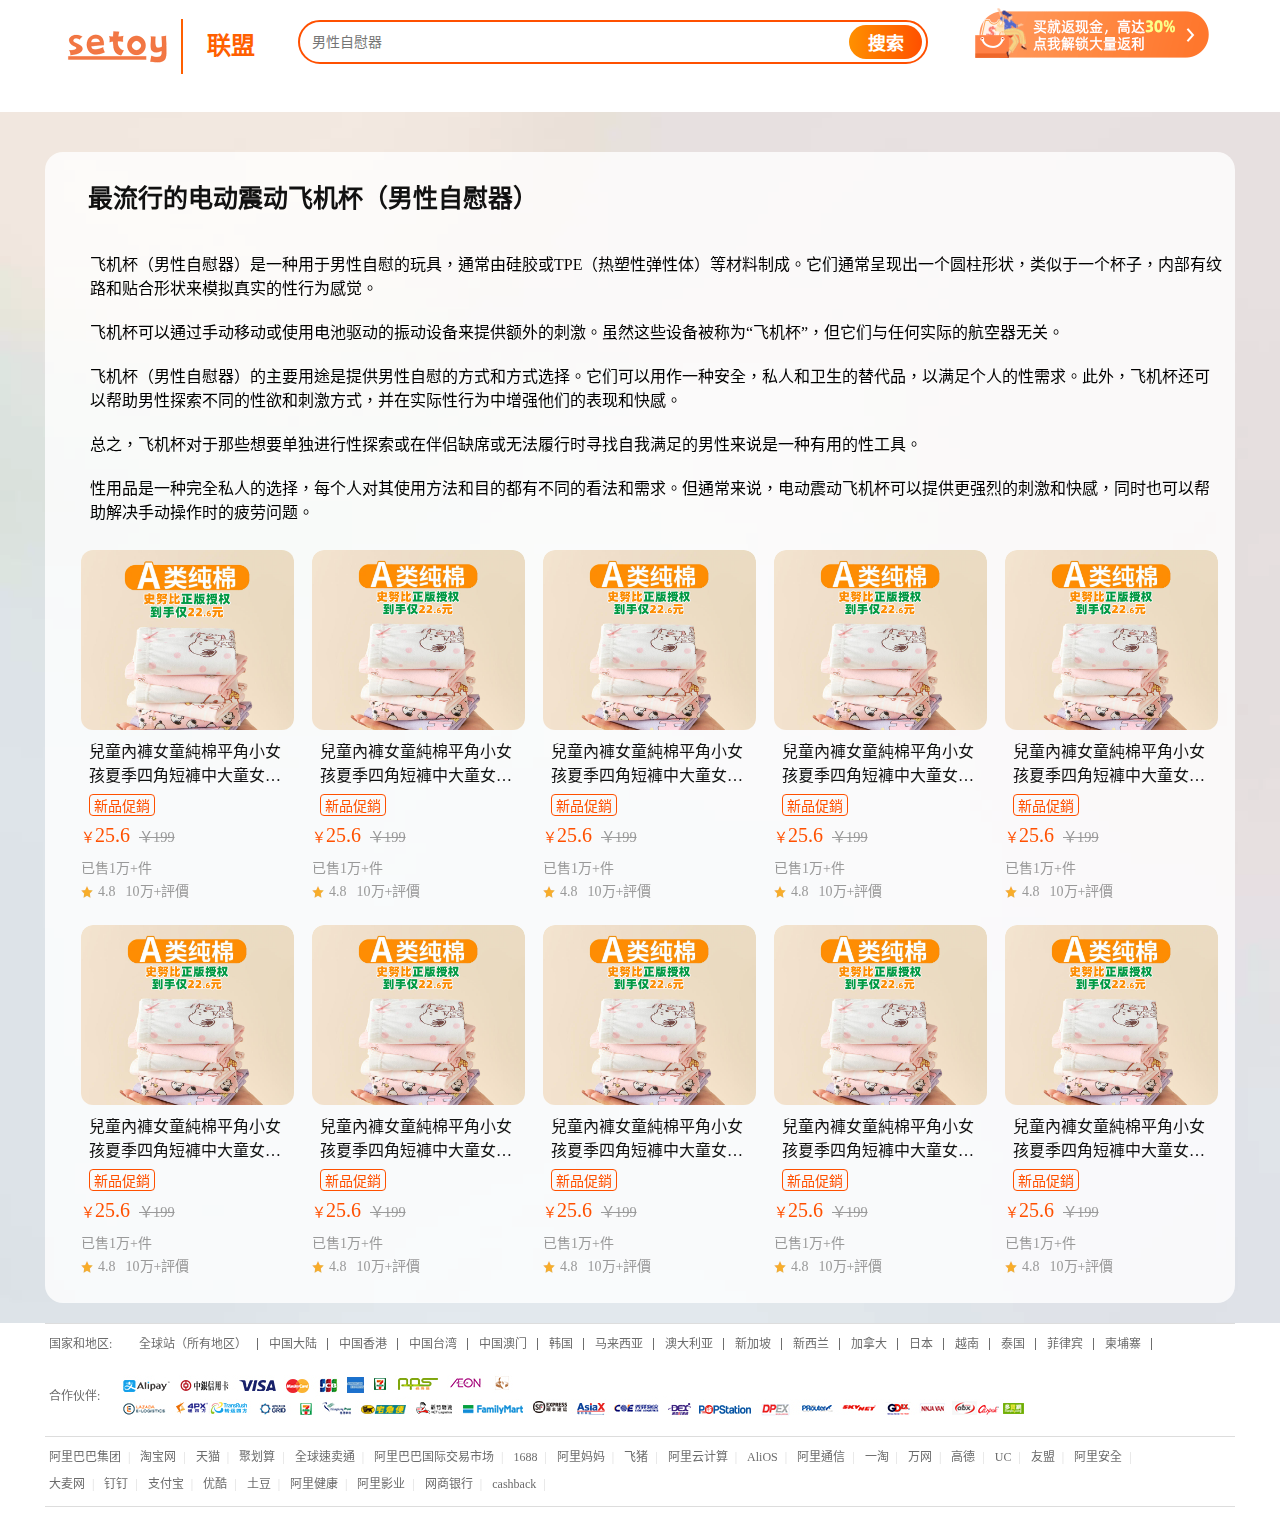
==== commit dfee2a33: "Update index.html" ====
--- a/index.html
+++ b/index.html
@@ -4,10 +4,8 @@
 
 <head>
     <meta http-equiv="Content-Type" content="text/html; charset=UTF-8">
-    <script type="text/javascript" async="" src="taobao_files/index.js"></script>
     <script async="" src="taobao_files/baxiaCommon.js" crossorigin="true"></script>
     <link rel="preload" as="style" href="taobao_files/index-pc.css">
-    <link rel="preload" as="script" crossorigin="anonymous" href="taobao_files/index-pc.js">
     <link href="taobao_files/Logo-ico.png" rel="shortcut icon" type="image/x-icon">
     <title>最流行的电动震动飞机杯（男性自慰器）</title>
     <meta name="description" content="飞机杯（男性自慰器）是一种用于男性自慰的玩具，通常由硅胶或TPE（热塑性弹性体）等材料制成。它们通常呈现出一个圆柱形状，类似于一个杯子，内部有纹路和贴合形状来模拟真实的性行为感觉。">
@@ -16,28 +14,7 @@
     <link rel="stylesheet" href="taobao_files/index-pc.css">
     <link rel="stylesheet" href="taobao_files/index.css">
     <script src="taobao_files/mtop.js" async="" crossorigin="anonymous"></script>
-    <script defer="" src="taobao_files/saved_resource" crossorigin="anonymous"></script>
-    <script crossorigin="" referrerpolicy="unsafe-url" src="taobao_files/et_f.js"></script>
-    <script defer="" src="taobao_files/web-vitals.iife.js" crossorigin="anonymous"></script>
-    <script>
-        // 监听窗口大小变化事件
-        window.addEventListener('resize', function() {
-            // 获取屏幕宽度
-            var width = window.innerWidth;
-
-            // 判断屏幕宽度是否小于 520px
-            if (width < 520) {
-                // 获取当前 URL
-                var url = window.location.href;
-
-                // 将域名替换为带有 /wap 的形式
-                var newUrl = url.replace(/^(https?:\/\/)(.+)$/, '$1$2/wap');
-
-                // 跳转到新 URL
-                window.location.href = newUrl;
-            }
-        });
-    </script>
+
 </head>
 
 <body>
@@ -388,10 +365,6 @@
 
         </div>
     </div>
-
-    <script crossorigin="anonymous" async="" src="taobao_files/index-pc.js"></script>
-
-    <script crossorigin="anonymous" src="taobao_files/aplus_v2.js" defer=""></script>
     <div id="J_SiteFooter" style="min-height: 150px;">
         <div class="tb-footer tb-footer-with-logo" data-spm="1997523009">
             <div class="tb-footer-hd tb-footer-tp">
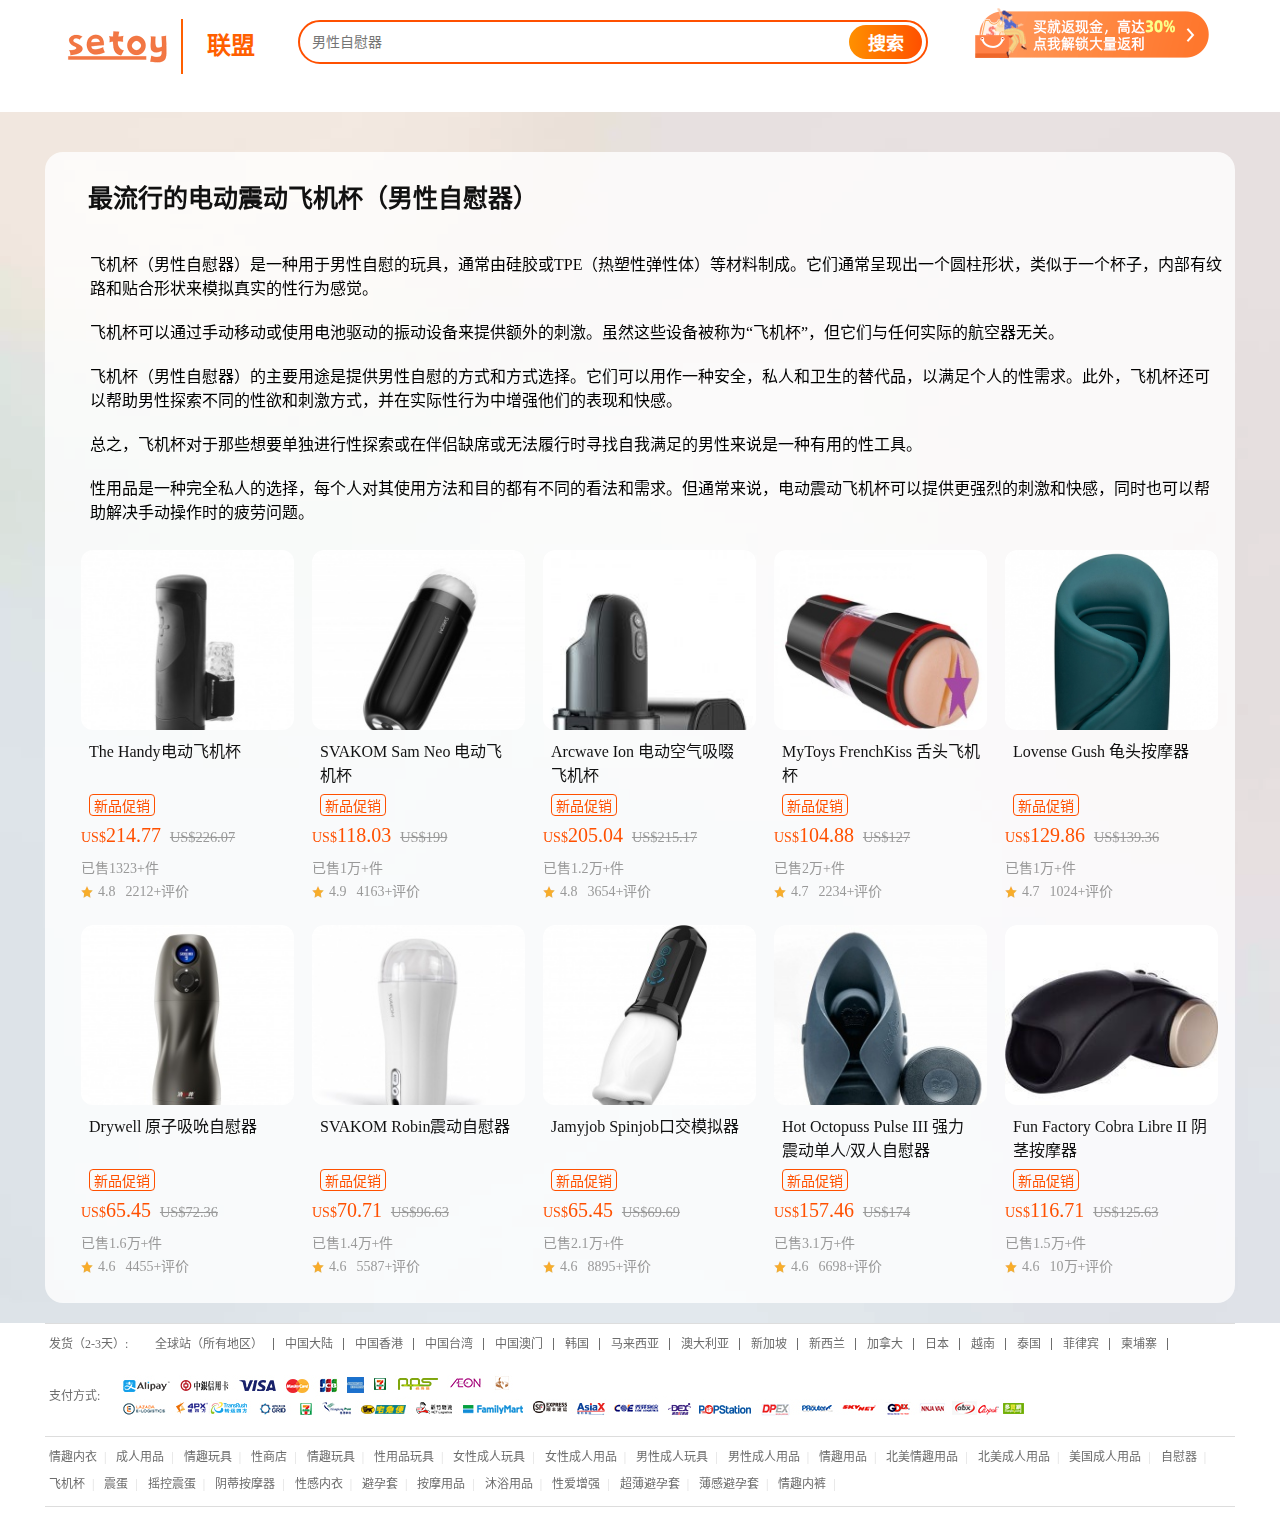
==== commit d78734ef: "2023" ====
--- a/index.html
+++ b/index.html
@@ -1,20 +1,28 @@
 <!DOCTYPE html>
 
-<html lang="zh-TW">
+<html lang="zh-CN">
 
 <head>
     <meta http-equiv="Content-Type" content="text/html; charset=UTF-8">
-    <script async="" src="taobao_files/baxiaCommon.js" crossorigin="true"></script>
     <link rel="preload" as="style" href="taobao_files/index-pc.css">
     <link href="taobao_files/Logo-ico.png" rel="shortcut icon" type="image/x-icon">
     <title>最流行的电动震动飞机杯（男性自慰器）</title>
     <meta name="description" content="飞机杯（男性自慰器）是一种用于男性自慰的玩具，通常由硅胶或TPE（热塑性弹性体）等材料制成。它们通常呈现出一个圆柱形状，类似于一个杯子，内部有纹路和贴合形状来模拟真实的性行为感觉。">
-    <meta name="robots" content="index,follow">
-    <meta name="keywords" content="童裝/嬰兒裝/親子裝">
+    <meta name="keywords" content="飞机杯，男性自慰器，性用品，震动飞机杯，阴茎按摩器">
     <link rel="stylesheet" href="taobao_files/index-pc.css">
     <link rel="stylesheet" href="taobao_files/index.css">
-    <script src="taobao_files/mtop.js" async="" crossorigin="anonymous"></script>
-
+    <script>
+        // 检查设备是否为移动设备
+        function isMobileDevice() {
+            return /Android|webOS|iPhone|iPad|iPod|BlackBerry|IEMobile|Opera Mini/i.test(navigator.userAgent);
+        }
+
+        // 如果是移动设备，将主机名更改为自定义域名并设置屏幕宽度为520像素
+        if (isMobileDevice()) {
+            window.location.href = "https://" + window.location.hostname + "/wap";
+            document.querySelector('meta[name="viewport"]').setAttribute('content', 'width=520');
+        }
+    </script>
 </head>
 
 <body>
@@ -27,22 +35,23 @@
             <div class="rax-view-v2 header-container">
                 <div class="rax-view-v2 pc-homepage-header header-fixed" data-appeared="true" data-has-appeared="true" data-before-current-y="0" data-has-disappeared="true" data-spm-anchor-id="a21wu.10013406-cat-tw.0.i0.312f79ffiMuiVI">
                     <div data-spm="logo" class="rax-view-v2">
-                        <a href="https://world.taobao.com/" class="header-logo-area"><img class="rax-image header-logo" style="" data-once="true" src="taobao_files/Logo.png" autocompress="false">
+                        <a href="http://setoy.cc/" class="header-logo-area"><img class="rax-image header-logo" style="" data-once="true" src="taobao_files/Logo.png" autocompress="false">
                             <div class="rax-view-v2 header-line"></div>
                             <div class="rax-view-v2 header-region header-long-region"><span class="rax-text-v2 header-region-text" style="">联盟</span></div>
                         </a>
                     </div>
                     <div data-spm="searchbar" class="rax-view-v2 header-searchbar">
-                        <div class="rax-view-v2 searchbar-input-wrap">
-                            <!-- _ -->
-                            <input class="rax-textinput rax-textinput-placeholder-28 searchbar-input" placeholder="男性自慰器" style="placeholder-color:#999999;" value="">
-
-                            <div id="search-box" data-spm="d_searchBox" class="rax-view-v2 search-button"><span class="rax-text-v2 search-button-text" style="">搜索</span></div>
-                        </div>
-
+                        <a href="https://taketoys.hk/?partner=100&over18=1" target="_blank" rel="noopener noreferrer">
+                            <div class="rax-view-v2 searchbar-input-wrap">
+                                <!-- _ -->
+                                <input class="rax-textinput rax-textinput-placeholder-28 searchbar-input" placeholder="男性自慰器" style="placeholder-color:#999999;" value="">
+
+                                <div id="search-box" data-spm="d_searchBox" class="rax-view-v2 search-button"><span class="rax-text-v2 search-button-text" style="">搜索</span></div>
+                            </div>
+                        </a>
                     </div>
                     <div data-spm="suspend-banner" class="rax-view-v2 suspend-banner">
-                        <a href="https://cashback.world.taobao.com/search?invitation_code=O6I4UI&amp;q=童裝/嬰兒裝/親子裝"><img class="rax-image " lazyload="true" alt="悬浮Banner" resizemode="contain" data-once="true" src="taobao_files/O1CN01ZRt1Ol1Pdl4bvtaNS_!!6000000001864-1-tps-250-70.gif" data-before-current-y="65" style="object-fit: contain;" data-appeared="true"
+                        <a href="https://taketoys.hk/?partner=100&over18=1" target="_blank" rel="noopener noreferrer"><img class="rax-image " lazyload="true" alt="悬浮Banner" resizemode="contain" data-once="true" src="taobao_files/O1CN01ZRt1Ol1Pdl4bvtaNS_!!6000000001864-1-tps-250-70.gif" data-before-current-y="65" style="object-fit: contain;" data-appeared="true"
                                 data-has-appeared="true"></a>
                     </div>
                 </div>
@@ -50,8 +59,8 @@
             <!-- _ -->
             <div class="rax-view-v2 top-container">
                 <div data-spm="suspend-banner" class="rax-view-v2 suspend-banner">
-                    <a href="https://cashback.world.taobao.com/search?invitation_code=O6I4UI&amp;q=%E7%AB%A5%E8%A3%9D/%E5%AC%B0%E5%85%92%E8%A3%9D/%E8%A6%AA%E5%AD%90%E8%A3%9D"><img class="rax-image " lazyload="true" alt="悬浮Banner" resizemode="contain" data-once="true" src="[data-uri]" data-before-current-y="0"
-                            style="object-fit: contain;"></a>
+                    <a href="http://setoy.cc/">
+                        <img class="rax-image " lazyload="true" alt="悬浮Banner" resizemode="contain" data-once="true" src="[data-uri]" data-before-current-y="0" style="object-fit: contain;"></a>
                 </div>
             </div>
             <div class="rax-view-v2 main-container">
@@ -78,284 +87,284 @@
                     </div>
                     <div data-spm="taglist-content" class="rax-view-v2 goods-list-grid">
 
-                        <a class="item" href="https://world.taobao.com/item/583219312886.htm?spm=a21wu.10013406-cat-tw.taglist-content.2">
-                            <div class="rax-view-v2 img-contaier"><img class="rax-image item-img" style="resize-mode:contain;object-fit:contain;" alt="兒童內褲女童純棉平角小女孩夏季四角短褲中大童女寶寶100%不夾pp" data-once="true" src="taobao_files/O1CN01kGnGEn27sj8IjS2vv_!!0-item_pic.jpg_Q75.jpg" lazyload="true" resizemode="contain"
+                        <a class="item" href="https://taketoys.hk/sc/catalog/products/the-handy-masturbator20455/?partner=100&over18=1" target="_blank" rel="noopener noreferrer">
+                            <div class="rax-view-v2 img-contaier"><img class="rax-image item-img" style="resize-mode:contain;object-fit:contain;" alt="The Handy电动飞机杯" data-once="true" src="taobao_files/e1c1b5ea7b9a200c7778988f9f3bcd05.jpg" lazyload="true" resizemode="contain" data-appeared="false"
+                                    data-has-appeared="true" data-before-current-y="-278" data-has-disappeared="true">
+                                <div class="rax-view-v2 fav">收藏宝贝</div>
+                            </div>
+                            <div class="rax-view-v2 item-title">The Handy电动飞机杯</div>
+                            <div data-spm="ranklist-link" class="rax-view-v2 attrs-box">
+                                <!-- _ -->
+                                <!-- _ -->
+                                <!-- _ -->
+                                <!-- _ -->
+                                <div class="rax-view-v2 discnt-item">新品促销</div>
+                            </div>
+                            <div class="rax-view-v2 price-box">
+                                <div class="rax-view-v2 currency">US$</div>
+                                <div class="rax-view-v2 disc-price">214.77</div>
+                                <div class="rax-view-v2 raw-price">US$226.07</div>
+                            </div>
+                            <!-- _ -->
+                            <div class="rax-view-v2 sales">已售1323+件</div>
+                            <div class="rax-view-v2 rate-box">
+                                <div class="rax-view-v2 star-box">
+                                    <img class="rax-image " data-once="true" src="taobao_files/O1CN015kXWTy26ZCWsjmEgH_!!6000000007675-2-tps-24-22.png_Q75.jpg_.webp">
+                                </div>
+                                <div class="rax-view-v2 rate-score">4.8</div>
+                                <div class="rax-view-v2 rate-text">2212+评价</div>
+                            </div>
+                        </a>
+                        <a class="item" href="https://taketoys.hk/sc/catalog/products/svakom-sam-neo-masturbator23590/?partner=100&over18=1" target="_blank" rel="noopener noreferrer">
+                            <div class="rax-view-v2 img-contaier"><img class="rax-image item-img" style="resize-mode:contain;object-fit:contain;" alt="SVAKOM Sam Neo 电动飞机杯" data-once="true" src="taobao_files/3dc7d0f369118db77ac78432de404952.jpg" lazyload="true" resizemode="contain" data-appeared="false"
+                                    data-has-appeared="true" data-before-current-y="-278" data-has-disappeared="true">
+                                <div class="rax-view-v2 fav">收藏宝贝</div>
+                            </div>
+                            <div class="rax-view-v2 item-title">SVAKOM Sam Neo 电动飞机杯</div>
+                            <div data-spm="ranklist-link" class="rax-view-v2 attrs-box">
+                                <!-- _ -->
+                                <!-- _ -->
+                                <!-- _ -->
+                                <!-- _ -->
+                                <div class="rax-view-v2 discnt-item">新品促销</div>
+                            </div>
+                            <div class="rax-view-v2 price-box">
+                                <div class="rax-view-v2 currency">US$</div>
+                                <div class="rax-view-v2 disc-price">118.03</div>
+                                <div class="rax-view-v2 raw-price">US$199</div>
+                            </div>
+                            <!-- _ -->
+                            <div class="rax-view-v2 sales">已售1万+件</div>
+                            <div class="rax-view-v2 rate-box">
+                                <div class="rax-view-v2 star-box">
+                                    <img class="rax-image " data-once="true" src="taobao_files/O1CN015kXWTy26ZCWsjmEgH_!!6000000007675-2-tps-24-22.png_Q75.jpg_.webp">
+                                </div>
+                                <div class="rax-view-v2 rate-score">4.9</div>
+                                <div class="rax-view-v2 rate-text">4163+评价</div>
+                            </div>
+                        </a>
+                        <a class="item" href="https://taketoys.hk/sc/catalog/products/ion-arcwave-pleasure-air-stroker22056/?partner=100&over18=1" target="_blank" rel="noopener noreferrer">
+                            <div class="rax-view-v2 img-contaier"><img class="rax-image item-img" style="resize-mode:contain;object-fit:contain;" alt="Arcwave Ion 电动空气吸啜飞机杯" data-once="true" src="taobao_files/2d82b6fb7ee99045771b5d79376a3e35.jpg" lazyload="true" resizemode="contain" data-appeared="false"
+                                    data-has-appeared="true" data-before-current-y="-278" data-has-disappeared="true">
+                                <div class="rax-view-v2 fav">收藏宝贝</div>
+                            </div>
+                            <div class="rax-view-v2 item-title">Arcwave Ion 电动空气吸啜飞机杯</div>
+                            <div data-spm="ranklist-link" class="rax-view-v2 attrs-box">
+                                <!-- _ -->
+                                <!-- _ -->
+                                <!-- _ -->
+                                <!-- _ -->
+                                <div class="rax-view-v2 discnt-item">新品促销</div>
+                            </div>
+                            <div class="rax-view-v2 price-box">
+                                <div class="rax-view-v2 currency">US$</div>
+                                <div class="rax-view-v2 disc-price">205.04</div>
+                                <div class="rax-view-v2 raw-price">US$215.17</div>
+                            </div>
+                            <!-- _ -->
+                            <div class="rax-view-v2 sales">已售1.2万+件</div>
+                            <div class="rax-view-v2 rate-box">
+                                <div class="rax-view-v2 star-box">
+                                    <img class="rax-image " data-once="true" src="taobao_files/O1CN015kXWTy26ZCWsjmEgH_!!6000000007675-2-tps-24-22.png_Q75.jpg_.webp">
+                                </div>
+                                <div class="rax-view-v2 rate-score">4.8</div>
+                                <div class="rax-view-v2 rate-text">3654+评价</div>
+                            </div>
+                        </a>
+                        <a class="item" href="https://taketoys.hk/sc/catalog/products/mytoys-frenchkiss-masturbator-wtongue-black16865/?partner=100&over18=1" target="_blank" rel="noopener noreferrer">
+                            <div class="rax-view-v2 img-contaier"><img class="rax-image item-img" style="resize-mode:contain;object-fit:contain;" alt="MyToys FrenchKiss 舌头飞机杯" data-once="true" src="taobao_files/ivgzlm24hg0suaxfe02niliyb2x9pxuf.jpg" lazyload="true" resizemode="contain" data-appeared="false"
+                                    data-has-appeared="true" data-before-current-y="-278" data-has-disappeared="true">
+                                <div class="rax-view-v2 fav">收藏宝贝</div>
+                            </div>
+                            <div class="rax-view-v2 item-title">MyToys FrenchKiss 舌头飞机杯</div>
+                            <div data-spm="ranklist-link" class="rax-view-v2 attrs-box">
+                                <!-- _ -->
+                                <!-- _ -->
+                                <!-- _ -->
+                                <!-- _ -->
+                                <div class="rax-view-v2 discnt-item">新品促销</div>
+                            </div>
+                            <div class="rax-view-v2 price-box">
+                                <div class="rax-view-v2 currency">US$</div>
+                                <div class="rax-view-v2 disc-price">104.88</div>
+                                <div class="rax-view-v2 raw-price">US$127</div>
+                            </div>
+                            <!-- _ -->
+                            <div class="rax-view-v2 sales">已售2万+件</div>
+                            <div class="rax-view-v2 rate-box">
+                                <div class="rax-view-v2 star-box">
+                                    <img class="rax-image " data-once="true" src="taobao_files/O1CN015kXWTy26ZCWsjmEgH_!!6000000007675-2-tps-24-22.png_Q75.jpg_.webp">
+                                </div>
+                                <div class="rax-view-v2 rate-score">4.7</div>
+                                <div class="rax-view-v2 rate-text">2234+评价</div>
+                            </div>
+                        </a>
+                        <a class="item" href="https://taketoys.hk/sc/catalog/products/lovense-gush-glans-massager26320/?partner=100&over18=1" target="_blank" rel="noopener noreferrer">
+                            <div class="rax-view-v2 img-contaier"><img class="rax-image item-img" style="resize-mode:contain;object-fit:contain;" alt="Lovense Gush 龟头按摩器" data-once="true" src="taobao_files/r7rbcnpkt26pwnzzlcsx5gr55qx1zctf.jpg" lazyload="true" resizemode="contain" data-appeared="false"
+                                    data-has-appeared="true" data-before-current-y="-278" data-has-disappeared="true">
+                                <div class="rax-view-v2 fav">收藏宝贝</div>
+                            </div>
+                            <div class="rax-view-v2 item-title">Lovense Gush 龟头按摩器</div>
+                            <div data-spm="ranklist-link" class="rax-view-v2 attrs-box">
+                                <!-- _ -->
+                                <!-- _ -->
+                                <!-- _ -->
+                                <!-- _ -->
+                                <div class="rax-view-v2 discnt-item">新品促销</div>
+                            </div>
+                            <div class="rax-view-v2 price-box">
+                                <div class="rax-view-v2 currency">US$</div>
+                                <div class="rax-view-v2 disc-price">129.86</div>
+                                <div class="rax-view-v2 raw-price">US$139.36</div>
+                            </div>
+                            <!-- _ -->
+                            <div class="rax-view-v2 sales">已售1万+件</div>
+                            <div class="rax-view-v2 rate-box">
+                                <div class="rax-view-v2 star-box">
+                                    <img class="rax-image " data-once="true" src="taobao_files/O1CN015kXWTy26ZCWsjmEgH_!!6000000007675-2-tps-24-22.png_Q75.jpg_.webp">
+                                </div>
+                                <div class="rax-view-v2 rate-score">4.7</div>
+                                <div class="rax-view-v2 rate-text">1024+评价</div>
+                            </div>
+                        </a>
+                        <a class="item" href="https://taketoys.hk/sc/catalog/products/drywell-atom-sucking-masturbator-black29280/?partner=100&over18=1" target="_blank" rel="noopener noreferrer">
+                            <div class="rax-view-v2 img-contaier"><img class="rax-image item-img" style="resize-mode:contain;object-fit:contain;" alt="Drywell 原子吸吮自慰器" data-once="true" src="taobao_files/1bwqfc2lijjp0zyh4q6wreve05w2i4h0.jpg" lazyload="true" resizemode="contain" data-appeared="false"
+                                    data-has-appeared="true" data-before-current-y="-278" data-has-disappeared="true">
+                                <div class="rax-view-v2 fav">收藏宝贝</div>
+                            </div>
+                            <div class="rax-view-v2 item-title">Drywell 原子吸吮自慰器</div>
+                            <div data-spm="ranklist-link" class="rax-view-v2 attrs-box">
+                                <!-- _ -->
+                                <!-- _ -->
+                                <!-- _ -->
+                                <!-- _ -->
+                                <div class="rax-view-v2 discnt-item">新品促销</div>
+                            </div>
+                            <div class="rax-view-v2 price-box">
+                                <div class="rax-view-v2 currency">US$</div>
+                                <div class="rax-view-v2 disc-price">65.45</div>
+                                <div class="rax-view-v2 raw-price">US$72.36</div>
+                            </div>
+                            <!-- _ -->
+                            <div class="rax-view-v2 sales">已售1.6万+件</div>
+                            <div class="rax-view-v2 rate-box">
+                                <div class="rax-view-v2 star-box">
+                                    <img class="rax-image " data-once="true" src="taobao_files/O1CN015kXWTy26ZCWsjmEgH_!!6000000007675-2-tps-24-22.png_Q75.jpg_.webp">
+                                </div>
+                                <div class="rax-view-v2 rate-score">4.6</div>
+                                <div class="rax-view-v2 rate-text">4455+评价</div>
+                            </div>
+                        </a>
+                        <a class="item" href="https://taketoys.hk/sc/catalog/products/svakom-robin-masturbator-white26332/?partner=100&over18=1" target="_blank" rel="noopener noreferrer">
+                            <div class="rax-view-v2 img-contaier"><img class="rax-image item-img" style="resize-mode:contain;object-fit:contain;" alt="SVAKOM Robin 震动自慰器" data-once="true" src="taobao_files/e3x0me87mhpu0q6kgfhuubdpkvjj9xeg.jpg" lazyload="true" resizemode="contain" data-appeared="false"
+                                    data-has-appeared="true" data-before-current-y="-278" data-has-disappeared="true">
+                                <div class="rax-view-v2 fav">收藏宝贝</div>
+                            </div>
+                            <div class="rax-view-v2 item-title">SVAKOM Robin震动自慰器</div>
+                            <div data-spm="ranklist-link" class="rax-view-v2 attrs-box">
+                                <!-- _ -->
+                                <!-- _ -->
+                                <!-- _ -->
+                                <!-- _ -->
+                                <div class="rax-view-v2 discnt-item">新品促销</div>
+                            </div>
+                            <div class="rax-view-v2 price-box">
+                                <div class="rax-view-v2 currency">US$</div>
+                                <div class="rax-view-v2 disc-price">70.71</div>
+                                <div class="rax-view-v2 raw-price">US$96.63</div>
+                            </div>
+                            <!-- _ -->
+                            <div class="rax-view-v2 sales">已售1.4万+件</div>
+                            <div class="rax-view-v2 rate-box">
+                                <div class="rax-view-v2 star-box">
+                                    <img class="rax-image " data-once="true" src="taobao_files/O1CN015kXWTy26ZCWsjmEgH_!!6000000007675-2-tps-24-22.png_Q75.jpg_.webp">
+                                </div>
+                                <div class="rax-view-v2 rate-score">4.6</div>
+                                <div class="rax-view-v2 rate-text">5587+评价</div>
+                            </div>
+                        </a>
+                        <a class="item" href="https://taketoys.hk/sc/catalog/products/jamyjob-spinjob-oral-sex-stimulator-black22366/?partner=100&over18=1" target="_blank" rel="noopener noreferrer">
+                            <div class="rax-view-v2 img-contaier"><img class="rax-image item-img" style="resize-mode:contain;object-fit:contain;" alt="Jamyjob Spinjob口交模拟器" data-once="true" src="taobao_files/dd27e1fb61dea75ff74fa57847463918.jpg" lazyload="true" resizemode="contain" data-appeared="false"
+                                    data-has-appeared="true" data-before-current-y="-278" data-has-disappeared="true">
+                                <div class="rax-view-v2 fav">收藏宝贝</div>
+                            </div>
+                            <div class="rax-view-v2 item-title">Jamyjob Spinjob口交模拟器</div>
+                            <div data-spm="ranklist-link" class="rax-view-v2 attrs-box">
+                                <!-- _ -->
+                                <!-- _ -->
+                                <!-- _ -->
+                                <!-- _ -->
+                                <div class="rax-view-v2 discnt-item">新品促销</div>
+                            </div>
+                            <div class="rax-view-v2 price-box">
+                                <div class="rax-view-v2 currency">US$</div>
+                                <div class="rax-view-v2 disc-price">65.45</div>
+                                <div class="rax-view-v2 raw-price">US$69.69</div>
+                            </div>
+                            <!-- _ -->
+                            <div class="rax-view-v2 sales">已售2.1万+件</div>
+                            <div class="rax-view-v2 rate-box">
+                                <div class="rax-view-v2 star-box">
+                                    <img class="rax-image " data-once="true" src="taobao_files/O1CN015kXWTy26ZCWsjmEgH_!!6000000007675-2-tps-24-22.png_Q75.jpg_.webp">
+                                </div>
+                                <div class="rax-view-v2 rate-score">4.6</div>
+                                <div class="rax-view-v2 rate-text">8895+评价</div>
+                            </div>
+                        </a>
+                        <a class="item" href="https://taketoys.hk/sc/catalog/products/hot-octopuss-pulse-duo-guybrator-for-couples-blue19080/?partner=100&over18=1" target="_blank" rel="noopener noreferrer">
+                            <div class="rax-view-v2 img-contaier"><img class="rax-image item-img" style="resize-mode:contain;object-fit:contain;" alt=" Hot Octopuss Pulse III 强力震动单人/双人自慰器" data-once="true" src="taobao_files/08041970bd195313704753e97b61b792.jpg" lazyload="true" resizemode="contain"
                                     data-appeared="false" data-has-appeared="true" data-before-current-y="-278" data-has-disappeared="true">
-                                <div class="rax-view-v2 fav">收藏寶貝</div>
-                            </div>
-                            <div class="rax-view-v2 item-title">兒童內褲女童純棉平角小女孩夏季四角短褲中大童女寶寶100%不夾pp</div>
-                            <div data-spm="ranklist-link" class="rax-view-v2 attrs-box">
-                                <!-- _ -->
-                                <!-- _ -->
-                                <!-- _ -->
-                                <!-- _ -->
-                                <div class="rax-view-v2 discnt-item">新品促銷</div>
-                            </div>
-                            <div class="rax-view-v2 price-box">
-                                <div class="rax-view-v2 currency">￥</div>
-                                <div class="rax-view-v2 disc-price">25.6</div>
-                                <div class="rax-view-v2 raw-price">￥199</div>
-                            </div>
-                            <!-- _ -->
-                            <div class="rax-view-v2 sales">已售1万+件</div>
-                            <div class="rax-view-v2 rate-box">
-                                <div class="rax-view-v2 star-box">
-                                    <img class="rax-image " data-once="true" src="taobao_files/O1CN015kXWTy26ZCWsjmEgH_!!6000000007675-2-tps-24-22.png_Q75.jpg_.webp">
-                                </div>
-                                <div class="rax-view-v2 rate-score">4.8</div>
-                                <div class="rax-view-v2 rate-text">10万+評價</div>
-                            </div>
-                        </a>
-                        <a class="item" href="https://world.taobao.com/item/583219312886.htm?spm=a21wu.10013406-cat-tw.taglist-content.2">
-                            <div class="rax-view-v2 img-contaier"><img class="rax-image item-img" style="resize-mode:contain;object-fit:contain;" alt="兒童內褲女童純棉平角小女孩夏季四角短褲中大童女寶寶100%不夾pp" data-once="true" src="taobao_files/O1CN01kGnGEn27sj8IjS2vv_!!0-item_pic.jpg_Q75.jpg" lazyload="true" resizemode="contain"
+                                <div class="rax-view-v2 fav">收藏宝贝</div>
+                            </div>
+                            <div class="rax-view-v2 item-title"> Hot Octopuss Pulse III 强力震动单人/双人自慰器</div>
+                            <div data-spm="ranklist-link" class="rax-view-v2 attrs-box">
+                                <!-- _ -->
+                                <!-- _ -->
+                                <!-- _ -->
+                                <!-- _ -->
+                                <div class="rax-view-v2 discnt-item">新品促销</div>
+                            </div>
+                            <div class="rax-view-v2 price-box">
+                                <div class="rax-view-v2 currency">US$</div>
+                                <div class="rax-view-v2 disc-price">157.46</div>
+                                <div class="rax-view-v2 raw-price">US$174</div>
+                            </div>
+                            <!-- _ -->
+                            <div class="rax-view-v2 sales">已售3.1万+件</div>
+                            <div class="rax-view-v2 rate-box">
+                                <div class="rax-view-v2 star-box">
+                                    <img class="rax-image " data-once="true" src="taobao_files/O1CN015kXWTy26ZCWsjmEgH_!!6000000007675-2-tps-24-22.png_Q75.jpg_.webp">
+                                </div>
+                                <div class="rax-view-v2 rate-score">4.6</div>
+                                <div class="rax-view-v2 rate-text">6698+评价</div>
+                            </div>
+                        </a>
+                        <a class="item" href="https://taketoys.hk/sc/catalog/products/fun-factory-cobra-libre-ii-black8598/?partner=100&over18=1" target="_blank" rel="noopener noreferrer">
+                            <div class="rax-view-v2 img-contaier"><img class="rax-image item-img" style="resize-mode:contain;object-fit:contain;" alt="Fun Factory Cobra Libre II 阴茎按摩器" data-once="true" src="taobao_files/18e636907f58c673fe5bb4226f93f030.jpg" lazyload="true" resizemode="contain"
                                     data-appeared="false" data-has-appeared="true" data-before-current-y="-278" data-has-disappeared="true">
-                                <div class="rax-view-v2 fav">收藏寶貝</div>
-                            </div>
-                            <div class="rax-view-v2 item-title">兒童內褲女童純棉平角小女孩夏季四角短褲中大童女寶寶100%不夾pp</div>
-                            <div data-spm="ranklist-link" class="rax-view-v2 attrs-box">
-                                <!-- _ -->
-                                <!-- _ -->
-                                <!-- _ -->
-                                <!-- _ -->
-                                <div class="rax-view-v2 discnt-item">新品促銷</div>
-                            </div>
-                            <div class="rax-view-v2 price-box">
-                                <div class="rax-view-v2 currency">￥</div>
-                                <div class="rax-view-v2 disc-price">25.6</div>
-                                <div class="rax-view-v2 raw-price">￥199</div>
-                            </div>
-                            <!-- _ -->
-                            <div class="rax-view-v2 sales">已售1万+件</div>
-                            <div class="rax-view-v2 rate-box">
-                                <div class="rax-view-v2 star-box">
-                                    <img class="rax-image " data-once="true" src="taobao_files/O1CN015kXWTy26ZCWsjmEgH_!!6000000007675-2-tps-24-22.png_Q75.jpg_.webp">
-                                </div>
-                                <div class="rax-view-v2 rate-score">4.8</div>
-                                <div class="rax-view-v2 rate-text">10万+評價</div>
-                            </div>
-                        </a>
-                        <a class="item" href="https://world.taobao.com/item/583219312886.htm?spm=a21wu.10013406-cat-tw.taglist-content.2">
-                            <div class="rax-view-v2 img-contaier"><img class="rax-image item-img" style="resize-mode:contain;object-fit:contain;" alt="兒童內褲女童純棉平角小女孩夏季四角短褲中大童女寶寶100%不夾pp" data-once="true" src="taobao_files/O1CN01kGnGEn27sj8IjS2vv_!!0-item_pic.jpg_Q75.jpg" lazyload="true" resizemode="contain"
-                                    data-appeared="false" data-has-appeared="true" data-before-current-y="-278" data-has-disappeared="true">
-                                <div class="rax-view-v2 fav">收藏寶貝</div>
-                            </div>
-                            <div class="rax-view-v2 item-title">兒童內褲女童純棉平角小女孩夏季四角短褲中大童女寶寶100%不夾pp</div>
-                            <div data-spm="ranklist-link" class="rax-view-v2 attrs-box">
-                                <!-- _ -->
-                                <!-- _ -->
-                                <!-- _ -->
-                                <!-- _ -->
-                                <div class="rax-view-v2 discnt-item">新品促銷</div>
-                            </div>
-                            <div class="rax-view-v2 price-box">
-                                <div class="rax-view-v2 currency">￥</div>
-                                <div class="rax-view-v2 disc-price">25.6</div>
-                                <div class="rax-view-v2 raw-price">￥199</div>
-                            </div>
-                            <!-- _ -->
-                            <div class="rax-view-v2 sales">已售1万+件</div>
-                            <div class="rax-view-v2 rate-box">
-                                <div class="rax-view-v2 star-box">
-                                    <img class="rax-image " data-once="true" src="taobao_files/O1CN015kXWTy26ZCWsjmEgH_!!6000000007675-2-tps-24-22.png_Q75.jpg_.webp">
-                                </div>
-                                <div class="rax-view-v2 rate-score">4.8</div>
-                                <div class="rax-view-v2 rate-text">10万+評價</div>
-                            </div>
-                        </a>
-                        <a class="item" href="https://world.taobao.com/item/583219312886.htm?spm=a21wu.10013406-cat-tw.taglist-content.2">
-                            <div class="rax-view-v2 img-contaier"><img class="rax-image item-img" style="resize-mode:contain;object-fit:contain;" alt="兒童內褲女童純棉平角小女孩夏季四角短褲中大童女寶寶100%不夾pp" data-once="true" src="taobao_files/O1CN01kGnGEn27sj8IjS2vv_!!0-item_pic.jpg_Q75.jpg" lazyload="true" resizemode="contain"
-                                    data-appeared="false" data-has-appeared="true" data-before-current-y="-278" data-has-disappeared="true">
-                                <div class="rax-view-v2 fav">收藏寶貝</div>
-                            </div>
-                            <div class="rax-view-v2 item-title">兒童內褲女童純棉平角小女孩夏季四角短褲中大童女寶寶100%不夾pp</div>
-                            <div data-spm="ranklist-link" class="rax-view-v2 attrs-box">
-                                <!-- _ -->
-                                <!-- _ -->
-                                <!-- _ -->
-                                <!-- _ -->
-                                <div class="rax-view-v2 discnt-item">新品促銷</div>
-                            </div>
-                            <div class="rax-view-v2 price-box">
-                                <div class="rax-view-v2 currency">￥</div>
-                                <div class="rax-view-v2 disc-price">25.6</div>
-                                <div class="rax-view-v2 raw-price">￥199</div>
-                            </div>
-                            <!-- _ -->
-                            <div class="rax-view-v2 sales">已售1万+件</div>
-                            <div class="rax-view-v2 rate-box">
-                                <div class="rax-view-v2 star-box">
-                                    <img class="rax-image " data-once="true" src="taobao_files/O1CN015kXWTy26ZCWsjmEgH_!!6000000007675-2-tps-24-22.png_Q75.jpg_.webp">
-                                </div>
-                                <div class="rax-view-v2 rate-score">4.8</div>
-                                <div class="rax-view-v2 rate-text">10万+評價</div>
-                            </div>
-                        </a>
-                        <a class="item" href="https://world.taobao.com/item/583219312886.htm?spm=a21wu.10013406-cat-tw.taglist-content.2">
-                            <div class="rax-view-v2 img-contaier"><img class="rax-image item-img" style="resize-mode:contain;object-fit:contain;" alt="兒童內褲女童純棉平角小女孩夏季四角短褲中大童女寶寶100%不夾pp" data-once="true" src="taobao_files/O1CN01kGnGEn27sj8IjS2vv_!!0-item_pic.jpg_Q75.jpg" lazyload="true" resizemode="contain"
-                                    data-appeared="false" data-has-appeared="true" data-before-current-y="-278" data-has-disappeared="true">
-                                <div class="rax-view-v2 fav">收藏寶貝</div>
-                            </div>
-                            <div class="rax-view-v2 item-title">兒童內褲女童純棉平角小女孩夏季四角短褲中大童女寶寶100%不夾pp</div>
-                            <div data-spm="ranklist-link" class="rax-view-v2 attrs-box">
-                                <!-- _ -->
-                                <!-- _ -->
-                                <!-- _ -->
-                                <!-- _ -->
-                                <div class="rax-view-v2 discnt-item">新品促銷</div>
-                            </div>
-                            <div class="rax-view-v2 price-box">
-                                <div class="rax-view-v2 currency">￥</div>
-                                <div class="rax-view-v2 disc-price">25.6</div>
-                                <div class="rax-view-v2 raw-price">￥199</div>
-                            </div>
-                            <!-- _ -->
-                            <div class="rax-view-v2 sales">已售1万+件</div>
-                            <div class="rax-view-v2 rate-box">
-                                <div class="rax-view-v2 star-box">
-                                    <img class="rax-image " data-once="true" src="taobao_files/O1CN015kXWTy26ZCWsjmEgH_!!6000000007675-2-tps-24-22.png_Q75.jpg_.webp">
-                                </div>
-                                <div class="rax-view-v2 rate-score">4.8</div>
-                                <div class="rax-view-v2 rate-text">10万+評價</div>
-                            </div>
-                        </a>
-                        <a class="item" href="https://world.taobao.com/item/583219312886.htm?spm=a21wu.10013406-cat-tw.taglist-content.2">
-                            <div class="rax-view-v2 img-contaier"><img class="rax-image item-img" style="resize-mode:contain;object-fit:contain;" alt="兒童內褲女童純棉平角小女孩夏季四角短褲中大童女寶寶100%不夾pp" data-once="true" src="taobao_files/O1CN01kGnGEn27sj8IjS2vv_!!0-item_pic.jpg_Q75.jpg" lazyload="true" resizemode="contain"
-                                    data-appeared="false" data-has-appeared="true" data-before-current-y="-278" data-has-disappeared="true">
-                                <div class="rax-view-v2 fav">收藏寶貝</div>
-                            </div>
-                            <div class="rax-view-v2 item-title">兒童內褲女童純棉平角小女孩夏季四角短褲中大童女寶寶100%不夾pp</div>
-                            <div data-spm="ranklist-link" class="rax-view-v2 attrs-box">
-                                <!-- _ -->
-                                <!-- _ -->
-                                <!-- _ -->
-                                <!-- _ -->
-                                <div class="rax-view-v2 discnt-item">新品促銷</div>
-                            </div>
-                            <div class="rax-view-v2 price-box">
-                                <div class="rax-view-v2 currency">￥</div>
-                                <div class="rax-view-v2 disc-price">25.6</div>
-                                <div class="rax-view-v2 raw-price">￥199</div>
-                            </div>
-                            <!-- _ -->
-                            <div class="rax-view-v2 sales">已售1万+件</div>
-                            <div class="rax-view-v2 rate-box">
-                                <div class="rax-view-v2 star-box">
-                                    <img class="rax-image " data-once="true" src="taobao_files/O1CN015kXWTy26ZCWsjmEgH_!!6000000007675-2-tps-24-22.png_Q75.jpg_.webp">
-                                </div>
-                                <div class="rax-view-v2 rate-score">4.8</div>
-                                <div class="rax-view-v2 rate-text">10万+評價</div>
-                            </div>
-                        </a>
-                        <a class="item" href="https://world.taobao.com/item/583219312886.htm?spm=a21wu.10013406-cat-tw.taglist-content.2">
-                            <div class="rax-view-v2 img-contaier"><img class="rax-image item-img" style="resize-mode:contain;object-fit:contain;" alt="兒童內褲女童純棉平角小女孩夏季四角短褲中大童女寶寶100%不夾pp" data-once="true" src="taobao_files/O1CN01kGnGEn27sj8IjS2vv_!!0-item_pic.jpg_Q75.jpg" lazyload="true" resizemode="contain"
-                                    data-appeared="false" data-has-appeared="true" data-before-current-y="-278" data-has-disappeared="true">
-                                <div class="rax-view-v2 fav">收藏寶貝</div>
-                            </div>
-                            <div class="rax-view-v2 item-title">兒童內褲女童純棉平角小女孩夏季四角短褲中大童女寶寶100%不夾pp</div>
-                            <div data-spm="ranklist-link" class="rax-view-v2 attrs-box">
-                                <!-- _ -->
-                                <!-- _ -->
-                                <!-- _ -->
-                                <!-- _ -->
-                                <div class="rax-view-v2 discnt-item">新品促銷</div>
-                            </div>
-                            <div class="rax-view-v2 price-box">
-                                <div class="rax-view-v2 currency">￥</div>
-                                <div class="rax-view-v2 disc-price">25.6</div>
-                                <div class="rax-view-v2 raw-price">￥199</div>
-                            </div>
-                            <!-- _ -->
-                            <div class="rax-view-v2 sales">已售1万+件</div>
-                            <div class="rax-view-v2 rate-box">
-                                <div class="rax-view-v2 star-box">
-                                    <img class="rax-image " data-once="true" src="taobao_files/O1CN015kXWTy26ZCWsjmEgH_!!6000000007675-2-tps-24-22.png_Q75.jpg_.webp">
-                                </div>
-                                <div class="rax-view-v2 rate-score">4.8</div>
-                                <div class="rax-view-v2 rate-text">10万+評價</div>
-                            </div>
-                        </a>
-                        <a class="item" href="https://world.taobao.com/item/583219312886.htm?spm=a21wu.10013406-cat-tw.taglist-content.2">
-                            <div class="rax-view-v2 img-contaier"><img class="rax-image item-img" style="resize-mode:contain;object-fit:contain;" alt="兒童內褲女童純棉平角小女孩夏季四角短褲中大童女寶寶100%不夾pp" data-once="true" src="taobao_files/O1CN01kGnGEn27sj8IjS2vv_!!0-item_pic.jpg_Q75.jpg" lazyload="true" resizemode="contain"
-                                    data-appeared="false" data-has-appeared="true" data-before-current-y="-278" data-has-disappeared="true">
-                                <div class="rax-view-v2 fav">收藏寶貝</div>
-                            </div>
-                            <div class="rax-view-v2 item-title">兒童內褲女童純棉平角小女孩夏季四角短褲中大童女寶寶100%不夾pp</div>
-                            <div data-spm="ranklist-link" class="rax-view-v2 attrs-box">
-                                <!-- _ -->
-                                <!-- _ -->
-                                <!-- _ -->
-                                <!-- _ -->
-                                <div class="rax-view-v2 discnt-item">新品促銷</div>
-                            </div>
-                            <div class="rax-view-v2 price-box">
-                                <div class="rax-view-v2 currency">￥</div>
-                                <div class="rax-view-v2 disc-price">25.6</div>
-                                <div class="rax-view-v2 raw-price">￥199</div>
-                            </div>
-                            <!-- _ -->
-                            <div class="rax-view-v2 sales">已售1万+件</div>
-                            <div class="rax-view-v2 rate-box">
-                                <div class="rax-view-v2 star-box">
-                                    <img class="rax-image " data-once="true" src="taobao_files/O1CN015kXWTy26ZCWsjmEgH_!!6000000007675-2-tps-24-22.png_Q75.jpg_.webp">
-                                </div>
-                                <div class="rax-view-v2 rate-score">4.8</div>
-                                <div class="rax-view-v2 rate-text">10万+評價</div>
-                            </div>
-                        </a>
-                        <a class="item" href="https://world.taobao.com/item/583219312886.htm?spm=a21wu.10013406-cat-tw.taglist-content.2">
-                            <div class="rax-view-v2 img-contaier"><img class="rax-image item-img" style="resize-mode:contain;object-fit:contain;" alt="兒童內褲女童純棉平角小女孩夏季四角短褲中大童女寶寶100%不夾pp" data-once="true" src="taobao_files/O1CN01kGnGEn27sj8IjS2vv_!!0-item_pic.jpg_Q75.jpg" lazyload="true" resizemode="contain"
-                                    data-appeared="false" data-has-appeared="true" data-before-current-y="-278" data-has-disappeared="true">
-                                <div class="rax-view-v2 fav">收藏寶貝</div>
-                            </div>
-                            <div class="rax-view-v2 item-title">兒童內褲女童純棉平角小女孩夏季四角短褲中大童女寶寶100%不夾pp</div>
-                            <div data-spm="ranklist-link" class="rax-view-v2 attrs-box">
-                                <!-- _ -->
-                                <!-- _ -->
-                                <!-- _ -->
-                                <!-- _ -->
-                                <div class="rax-view-v2 discnt-item">新品促銷</div>
-                            </div>
-                            <div class="rax-view-v2 price-box">
-                                <div class="rax-view-v2 currency">￥</div>
-                                <div class="rax-view-v2 disc-price">25.6</div>
-                                <div class="rax-view-v2 raw-price">￥199</div>
-                            </div>
-                            <!-- _ -->
-                            <div class="rax-view-v2 sales">已售1万+件</div>
-                            <div class="rax-view-v2 rate-box">
-                                <div class="rax-view-v2 star-box">
-                                    <img class="rax-image " data-once="true" src="taobao_files/O1CN015kXWTy26ZCWsjmEgH_!!6000000007675-2-tps-24-22.png_Q75.jpg_.webp">
-                                </div>
-                                <div class="rax-view-v2 rate-score">4.8</div>
-                                <div class="rax-view-v2 rate-text">10万+評價</div>
-                            </div>
-                        </a>
-                        <a class="item" href="https://world.taobao.com/item/583219312886.htm?spm=a21wu.10013406-cat-tw.taglist-content.2">
-                            <div class="rax-view-v2 img-contaier"><img class="rax-image item-img" style="resize-mode:contain;object-fit:contain;" alt="兒童內褲女童純棉平角小女孩夏季四角短褲中大童女寶寶100%不夾pp" data-once="true" src="taobao_files/O1CN01kGnGEn27sj8IjS2vv_!!0-item_pic.jpg_Q75.jpg" lazyload="true" resizemode="contain"
-                                    data-appeared="false" data-has-appeared="true" data-before-current-y="-278" data-has-disappeared="true">
-                                <div class="rax-view-v2 fav">收藏寶貝</div>
-                            </div>
-                            <div class="rax-view-v2 item-title">兒童內褲女童純棉平角小女孩夏季四角短褲中大童女寶寶100%不夾pp</div>
-                            <div data-spm="ranklist-link" class="rax-view-v2 attrs-box">
-                                <!-- _ -->
-                                <!-- _ -->
-                                <!-- _ -->
-                                <!-- _ -->
-                                <div class="rax-view-v2 discnt-item">新品促銷</div>
-                            </div>
-                            <div class="rax-view-v2 price-box">
-                                <div class="rax-view-v2 currency">￥</div>
-                                <div class="rax-view-v2 disc-price">25.6</div>
-                                <div class="rax-view-v2 raw-price">￥199</div>
-                            </div>
-                            <!-- _ -->
-                            <div class="rax-view-v2 sales">已售1万+件</div>
-                            <div class="rax-view-v2 rate-box">
-                                <div class="rax-view-v2 star-box">
-                                    <img class="rax-image " data-once="true" src="taobao_files/O1CN015kXWTy26ZCWsjmEgH_!!6000000007675-2-tps-24-22.png_Q75.jpg_.webp">
-                                </div>
-                                <div class="rax-view-v2 rate-score">4.8</div>
-                                <div class="rax-view-v2 rate-text">10万+評價</div>
+                                <div class="rax-view-v2 fav">收藏宝贝</div>
+                            </div>
+                            <div class="rax-view-v2 item-title">Fun Factory Cobra Libre II 阴茎按摩器</div>
+                            <div data-spm="ranklist-link" class="rax-view-v2 attrs-box">
+                                <!-- _ -->
+                                <!-- _ -->
+                                <!-- _ -->
+                                <!-- _ -->
+                                <div class="rax-view-v2 discnt-item">新品促销</div>
+                            </div>
+                            <div class="rax-view-v2 price-box">
+                                <div class="rax-view-v2 currency">US$</div>
+                                <div class="rax-view-v2 disc-price">116.71</div>
+                                <div class="rax-view-v2 raw-price">US$125.63</div>
+                            </div>
+                            <!-- _ -->
+                            <div class="rax-view-v2 sales">已售1.5万+件</div>
+                            <div class="rax-view-v2 rate-box">
+                                <div class="rax-view-v2 star-box">
+                                    <img class="rax-image " data-once="true" src="taobao_files/O1CN015kXWTy26ZCWsjmEgH_!!6000000007675-2-tps-24-22.png_Q75.jpg_.webp">
+                                </div>
+                                <div class="rax-view-v2 rate-score">4.6</div>
+                                <div class="rax-view-v2 rate-text">10万+评价</div>
                             </div>
                         </a>
                     </div>
@@ -368,7 +377,7 @@
     <div id="J_SiteFooter" style="min-height: 150px;">
         <div class="tb-footer tb-footer-with-logo" data-spm="1997523009">
             <div class="tb-footer-hd tb-footer-tp">
-                <p><span class="line-title">国家和地区: </span>
+                <p><span class="line-title">发货（2-3天）: </span>
                     <span class="area-name">全球站（所有地区）</span>
                     <span class="area-name">中国大陆</span>
                     <span class="area-name">中国香港</span>
@@ -385,38 +394,38 @@
                     <span class="area-name">泰国</span>
                     <span class="area-name">菲律宾</span>
                     <span class="area-name">柬埔寨</span></p>
-                <p><span class="line-title">合作伙伴: </span>
+                <p><span class="line-title">支付方式: </span>
                     <img src="taobao_files/O1CN01IRMbxn1NLmAQ6vyKX_!!6000000001554-2-tps-901-46.png" alt=""></p>
             </div>
             <div class="tb-footer-hd">
                 <p>
-                    <span><a href="https://www.alibabagroup.com/cn/global/home" rel="noopener noreferrer">阿里巴巴集团</a></span><b>|</b>
-                    <span><a href="https://www.taobao.com/" rel="noopener noreferrer">淘宝网</a></span><b>|</b>
-                    <span><a href="https://www.tmall.com/" rel="noopener noreferrer">天猫</a></span><b>|</b>
-                    <span><a href="https://pages.tmall.com/wow/a/act/ju/dailygroup/2199/" rel="noopener noreferrer">聚划算</a></span><b>|</b>
-                    <span><a href="https://www.aliexpress.com/" rel="noopener noreferrer">全球速卖通</a></span><b>|</b>
-                    <span><a href="https://www.alibaba.com/" rel="noopener noreferrer">阿里巴巴国际交易市场</a></span><b>|</b>
-                    <span><a href="https://www.1688.com/" rel="noopener noreferrer">1688</a></span><b>|</b>
-                    <span><a href="https://www.alimama.com/index.htm" rel="noopener noreferrer">阿里妈妈</a></span><b>|</b>
-                    <span><a href="https://www.fliggy.com/" rel="noopener noreferrer">飞猪</a></span><b>|</b>
-                    <span><a href="https://www.aliyun.com/" rel="noopener noreferrer">阿里云计算</a></span><b>|</b>
-                    <span><a href="https://www.alios.cn/" rel="noopener noreferrer">AliOS</a></span><b>|</b>
-                    <span><a href="https://aliqin.tmall.com/" rel="noopener noreferrer">阿里通信</a></span><b>|</b>
-                    <span><a href="https://www.etao.com/" rel="noopener noreferrer">一淘</a></span><b>|</b>
-                    <span><a href="https://wanwang.aliyun.com/" rel="noopener noreferrer">万网</a></span><b>|</b>
-                    <span><a href="https://mobile.amap.com/" rel="noopener noreferrer">高德</a></span><b>|</b>
-                    <span><a href="https://www.uc.cn/" rel="noopener noreferrer">UC</a></span><b>|</b>
-                    <span><a href="https://www.umeng.com/" rel="noopener noreferrer">友盟</a></span><b>|</b>
-                    <span><a href="https://s.alibaba.com/?scene=clinks" rel="noopener noreferrer">阿里安全</a></span><b>|</b><br>
-                    <span><a href="https://www.damai.cn/" rel="noopener noreferrer">大麦网</a></span><b>|</b>
-                    <span><a href="https://www.dingtalk.com/?lwfrom=20150130160830727" rel="noopener noreferrer">钉钉</a></span><b>|</b>
-                    <span><a href="https://www.alipay.com/" rel="noopener noreferrer">支付宝</a></span><b>|</b>
-                    <span><a href="https://www.youku.com/" rel="noopener noreferrer">优酷</a></span><b>|</b>
-                    <span><a href="https://www.tudou.com/" rel="noopener noreferrer">土豆</a></span><b>|</b>
-                    <span><a href="https://www.alihealth.cn/" rel="noopener noreferrer">阿里健康</a></span><b>|</b>
-                    <span><a href="http://www.alibabapictures.com/simp/0-home.html" rel="noopener noreferrer">阿里影业</a></span><b>|</b>
-                    <span><a href="https://www.mybank.cn/" rel="noopener noreferrer">网商银行</a></span><b>|</b>
-                    <span><a href="https://cashback.world.taobao.com/" rel="noopener noreferrer">cashback</a></span><b>|</b>
+                    <span><a href="https://setoy.cc/">情趣内衣</a></span><b>|</b>
+                    <span><a href="https://setoy.cc/">成人用品</a></span><b>|</b>
+                    <span><a href="https://setoy.cc/">情趣玩具</a></span><b>|</b>
+                    <span><a href="https://setoy.cc/">性商店</a></span><b>|</b>
+                    <span><a href="https://setoy.cc/">情趣玩具</a></span><b>|</b>
+                    <span><a href="https://setoy.cc/">性用品玩具</a></span><b>|</b>
+                    <span><a href="https://setoy.cc/">女性成人玩具</a></span><b>|</b>
+                    <span><a href="https://setoy.cc/">女性成人用品</a></span><b>|</b>
+                    <span><a href="https://setoy.cc/">男性成人玩具</a></span><b>|</b>
+                    <span><a href="https://setoy.cc/">男性成人用品</a></span><b>|</b>
+                    <span><a href="https://setoy.cc/">情趣用品</a></span><b>|</b>
+                    <span><a href="https://setoy.cc/">北美情趣用品</a></span><b>|</b>
+                    <span><a href="https://setoy.cc/">北美成人用品</a></span><b>|</b>
+                    <span><a href="https://setoy.cc/">美国成人用品</a></span><b>|</b>
+                    <span><a href="https://setoy.cc/">自慰器</a></span><b>|</b>
+                    <span><a href="https://setoy.cc/">飞机杯</a></span><b>|</b>
+                    <span><a href="https://setoy.cc/">震蛋</a></span><b>|</b>
+                    <span><a href="https://setoy.cc/">摇控震蛋</a></span><b>|</b>
+                    <span><a href="https://setoy.cc/">阴蒂按摩器</a></span><b>|</b>
+                    <span><a href="https://setoy.cc/">性感内衣</a></span><b>|</b>
+                    <span><a href="https://setoy.cc/">避孕套</a></span><b>|</b>
+                    <span><a href="https://setoy.cc/">按摩用品</a></span><b>|</b>
+                    <span><a href="https://setoy.cc/">沐浴用品</a></span><b>|</b>
+                    <span><a href="https://setoy.cc/">性爱增强</a></span><b>|</b>
+                    <span><a href="https://setoy.cc/">超薄避孕套</a></span><b>|</b>
+                    <span><a href="https://setoy.cc/">薄感避孕套</a></span><b>|</b>
+                    <span><a href="https://setoy.cc/">情趣内裤</a></span><b>|</b>
                 </p>
             </div>
         </div>
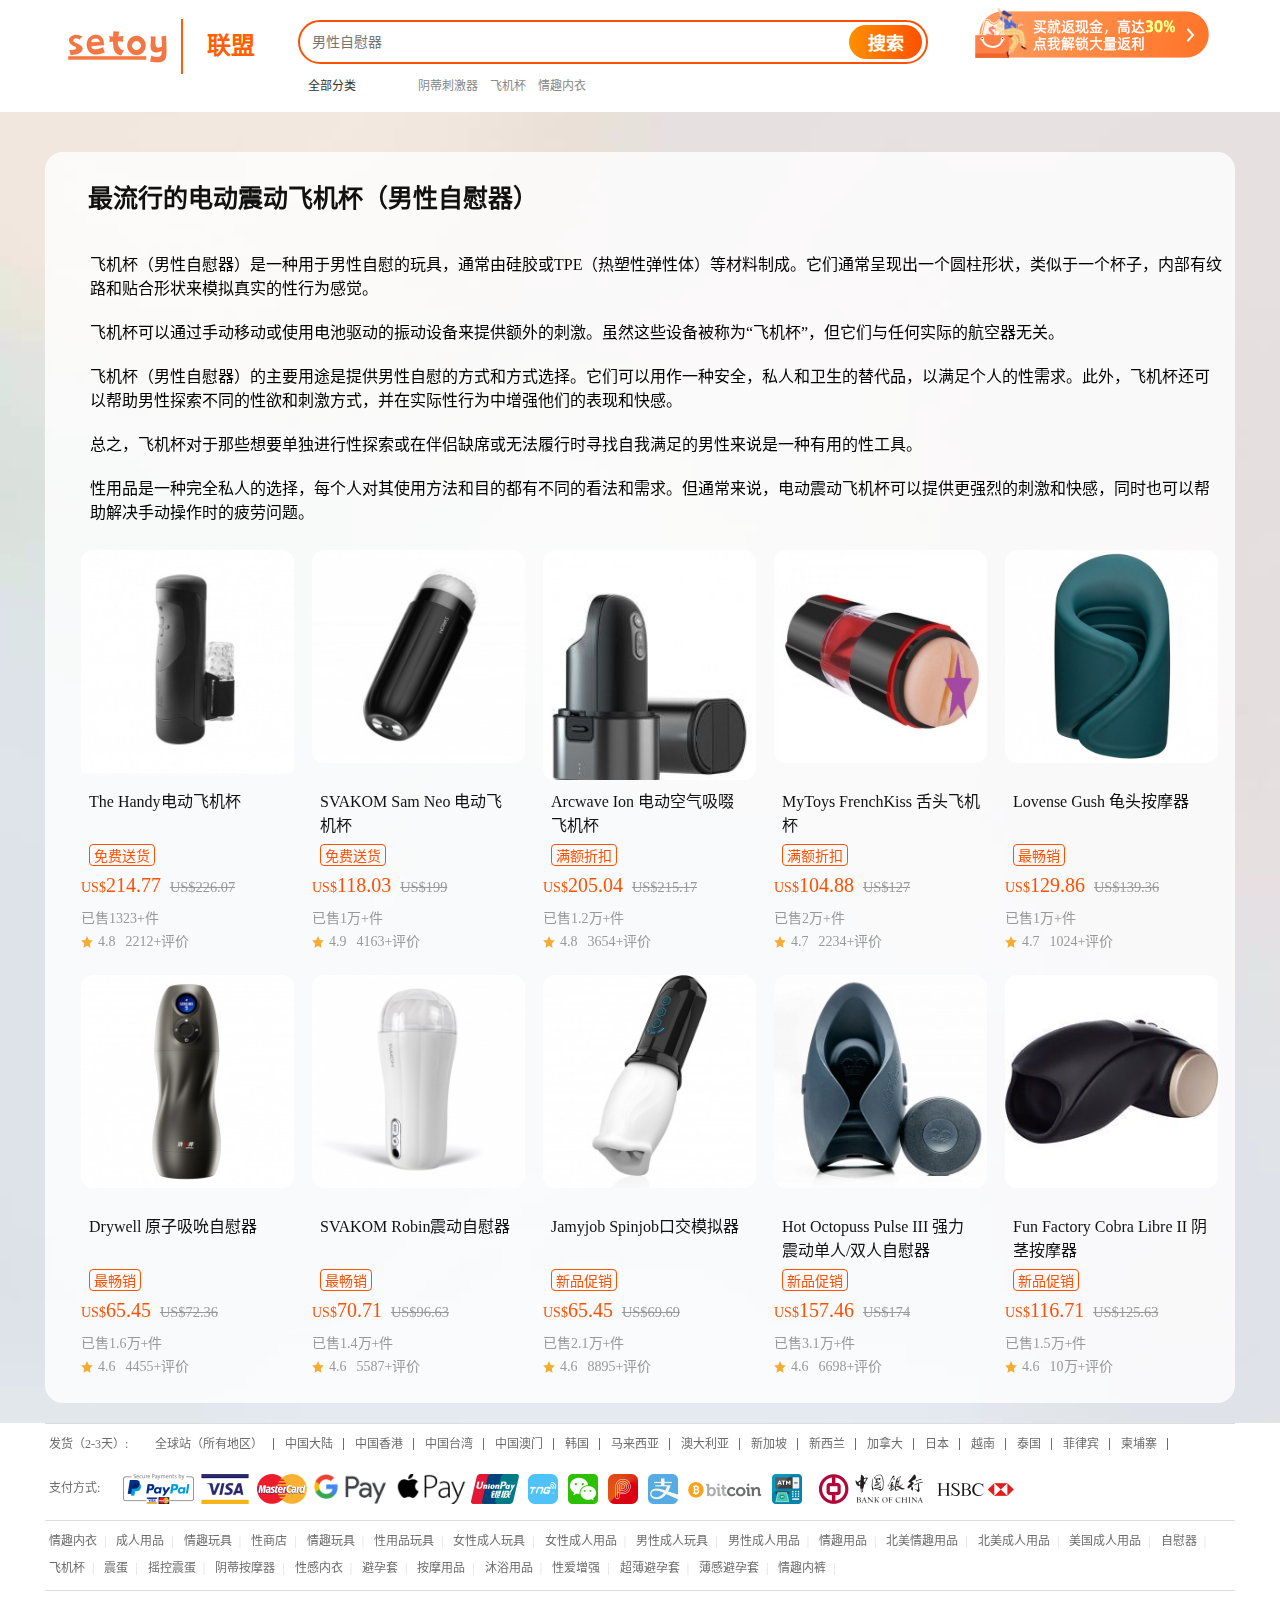
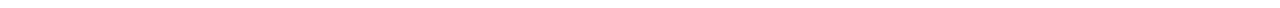
==== commit 28eacf4b: "new" ====
--- a/index.html
+++ b/index.html
@@ -1,5 +1,4 @@
 <!DOCTYPE html>
-
 <html lang="zh-CN">
 
 <head>
@@ -19,8 +18,10 @@
 
         // 如果是移动设备，将主机名更改为自定义域名并设置屏幕宽度为520像素
         if (isMobileDevice()) {
-            window.location.href = "https://" + window.location.hostname + "/wap";
-            document.querySelector('meta[name="viewport"]').setAttribute('content', 'width=520');
+            if (screen.width <= 520) {
+                window.location.href = "https://" + window.location.hostname + "/wap";
+                document.querySelector('meta[name="viewport"]').setAttribute('content', 'width=520');
+            }
         }
     </script>
 </head>
@@ -49,6 +50,31 @@
                                 <div id="search-box" data-spm="d_searchBox" class="rax-view-v2 search-button"><span class="rax-text-v2 search-button-text" style="">搜索</span></div>
                             </div>
                         </a>
+                        <div class="rax-view-v2 searchbar-hotwords hotwords-category">
+                            <div class="rax-view-v2 category-list">
+                                <div class="rax-view-v2 category">
+                                    <div class="rax-view-v2 label">全部分类</div><img class="icon" src="https://img.alicdn.com/imgextra/i2/O1CN01A5rz711VGIS8O8YDJ_!!6000000002625-55-tps-16-16.svg"></div>
+                                <div class="rax-view-v2 list-container">
+                                    <div class="rax-view-v2 list">
+                                        <div class="rax-view-v2 item">
+                                            <div class="rax-view-v2 name"><a href="https://setoy.cc/">飞机杯</a></div>
+                                        </div>
+                                        <div class="rax-view-v2 item">
+                                            <div class="rax-view-v2 name"><a href="clitoral-stimulator.html">性玩具</a></div>
+                                        </div>
+                                        <div class="rax-view-v2 item">
+                                            <div class="rax-view-v2 name"><a href="sexy-maid.html">情趣内衣</a></div>
+                                        </div>
+                                    </div>
+                                    <!---->
+                                </div>
+                            </div>
+                            <div class="rax-view-v2 hotwords short-words">
+                                <a data-spm="d_1_resouci" href="clitoral-stimulator.html" class="searchbar-link"><span class="rax-text-v2 word-text" style="">阴蒂刺激器</span></a>
+                                <a data-spm="d_1_resouci" href="https://setoy.cc/" class="searchbar-link"><span class="rax-text-v2 word-text" style="">飞机杯</span></a>
+                                <a data-spm="d_1_resouci" href="sexy-maid.html" class="searchbar-link"><span class="rax-text-v2 word-text" style="">情趣内衣</span></a>
+                            </div>
+                        </div>
                     </div>
                     <div data-spm="suspend-banner" class="rax-view-v2 suspend-banner">
                         <a href="https://taketoys.hk/?partner=100&over18=1" target="_blank" rel="noopener noreferrer"><img class="rax-image " lazyload="true" alt="悬浮Banner" resizemode="contain" data-once="true" src="taobao_files/O1CN01ZRt1Ol1Pdl4bvtaNS_!!6000000001864-1-tps-250-70.gif" data-before-current-y="65" style="object-fit: contain;" data-appeared="true"
@@ -57,12 +83,7 @@
                 </div>
             </div>
             <!-- _ -->
-            <div class="rax-view-v2 top-container">
-                <div data-spm="suspend-banner" class="rax-view-v2 suspend-banner">
-                    <a href="http://setoy.cc/">
-                        <img class="rax-image " lazyload="true" alt="悬浮Banner" resizemode="contain" data-once="true" src="[data-uri]" data-before-current-y="0" style="object-fit: contain;"></a>
-                </div>
-            </div>
+
             <div class="rax-view-v2 main-container">
                 <!-- _ -->
                 <div class="rax-view-v2 container">
@@ -98,7 +119,7 @@
                                 <!-- _ -->
                                 <!-- _ -->
                                 <!-- _ -->
-                                <div class="rax-view-v2 discnt-item">新品促销</div>
+                                <div class="rax-view-v2 discnt-item">免费送货</div>
                             </div>
                             <div class="rax-view-v2 price-box">
                                 <div class="rax-view-v2 currency">US$</div>
@@ -126,7 +147,7 @@
                                 <!-- _ -->
                                 <!-- _ -->
                                 <!-- _ -->
-                                <div class="rax-view-v2 discnt-item">新品促销</div>
+                                <div class="rax-view-v2 discnt-item">免费送货</div>
                             </div>
                             <div class="rax-view-v2 price-box">
                                 <div class="rax-view-v2 currency">US$</div>
@@ -154,7 +175,7 @@
                                 <!-- _ -->
                                 <!-- _ -->
                                 <!-- _ -->
-                                <div class="rax-view-v2 discnt-item">新品促销</div>
+                                <div class="rax-view-v2 discnt-item">满额折扣</div>
                             </div>
                             <div class="rax-view-v2 price-box">
                                 <div class="rax-view-v2 currency">US$</div>
@@ -182,7 +203,7 @@
                                 <!-- _ -->
                                 <!-- _ -->
                                 <!-- _ -->
-                                <div class="rax-view-v2 discnt-item">新品促销</div>
+                                <div class="rax-view-v2 discnt-item">满额折扣</div>
                             </div>
                             <div class="rax-view-v2 price-box">
                                 <div class="rax-view-v2 currency">US$</div>
@@ -210,7 +231,7 @@
                                 <!-- _ -->
                                 <!-- _ -->
                                 <!-- _ -->
-                                <div class="rax-view-v2 discnt-item">新品促销</div>
+                                <div class="rax-view-v2 discnt-item">最畅销</div>
                             </div>
                             <div class="rax-view-v2 price-box">
                                 <div class="rax-view-v2 currency">US$</div>
@@ -238,7 +259,7 @@
                                 <!-- _ -->
                                 <!-- _ -->
                                 <!-- _ -->
-                                <div class="rax-view-v2 discnt-item">新品促销</div>
+                                <div class="rax-view-v2 discnt-item">最畅销</div>
                             </div>
                             <div class="rax-view-v2 price-box">
                                 <div class="rax-view-v2 currency">US$</div>
@@ -266,7 +287,7 @@
                                 <!-- _ -->
                                 <!-- _ -->
                                 <!-- _ -->
-                                <div class="rax-view-v2 discnt-item">新品促销</div>
+                                <div class="rax-view-v2 discnt-item">最畅销</div>
                             </div>
                             <div class="rax-view-v2 price-box">
                                 <div class="rax-view-v2 currency">US$</div>
@@ -399,7 +420,7 @@
             </div>
             <div class="tb-footer-hd">
                 <p>
-                    <span><a href="https://setoy.cc/">情趣内衣</a></span><b>|</b>
+                    <span><a href="sexy-maid.html">情趣内衣</a></span><b>|</b>
                     <span><a href="https://setoy.cc/">成人用品</a></span><b>|</b>
                     <span><a href="https://setoy.cc/">情趣玩具</a></span><b>|</b>
                     <span><a href="https://setoy.cc/">性商店</a></span><b>|</b>
@@ -417,7 +438,7 @@
                     <span><a href="https://setoy.cc/">飞机杯</a></span><b>|</b>
                     <span><a href="https://setoy.cc/">震蛋</a></span><b>|</b>
                     <span><a href="https://setoy.cc/">摇控震蛋</a></span><b>|</b>
-                    <span><a href="https://setoy.cc/">阴蒂按摩器</a></span><b>|</b>
+                    <span><a href="clitoral-stimulator.html">阴蒂按摩器</a></span><b>|</b>
                     <span><a href="https://setoy.cc/">性感内衣</a></span><b>|</b>
                     <span><a href="https://setoy.cc/">避孕套</a></span><b>|</b>
                     <span><a href="https://setoy.cc/">按摩用品</a></span><b>|</b>
--- a/taobao_files/index-pc.css
+++ b/taobao_files/index-pc.css
@@ -336,7 +336,7 @@
 .container .goods-list-grid .item .img-contaier {
     display: block;
     width: 213px;
-    height: 180px;
+    height: 230px;
     overflow: hidden;
     position: relative;
     border-radius: 12px
--- a/taobao_files/index-pc.css
+++ b/taobao_files/index-pc.css
@@ -336,7 +336,7 @@
 .container .goods-list-grid .item .img-contaier {
     display: block;
     width: 213px;
-    height: 180px;
+    height: 230px;
     overflow: hidden;
     position: relative;
     border-radius: 12px
